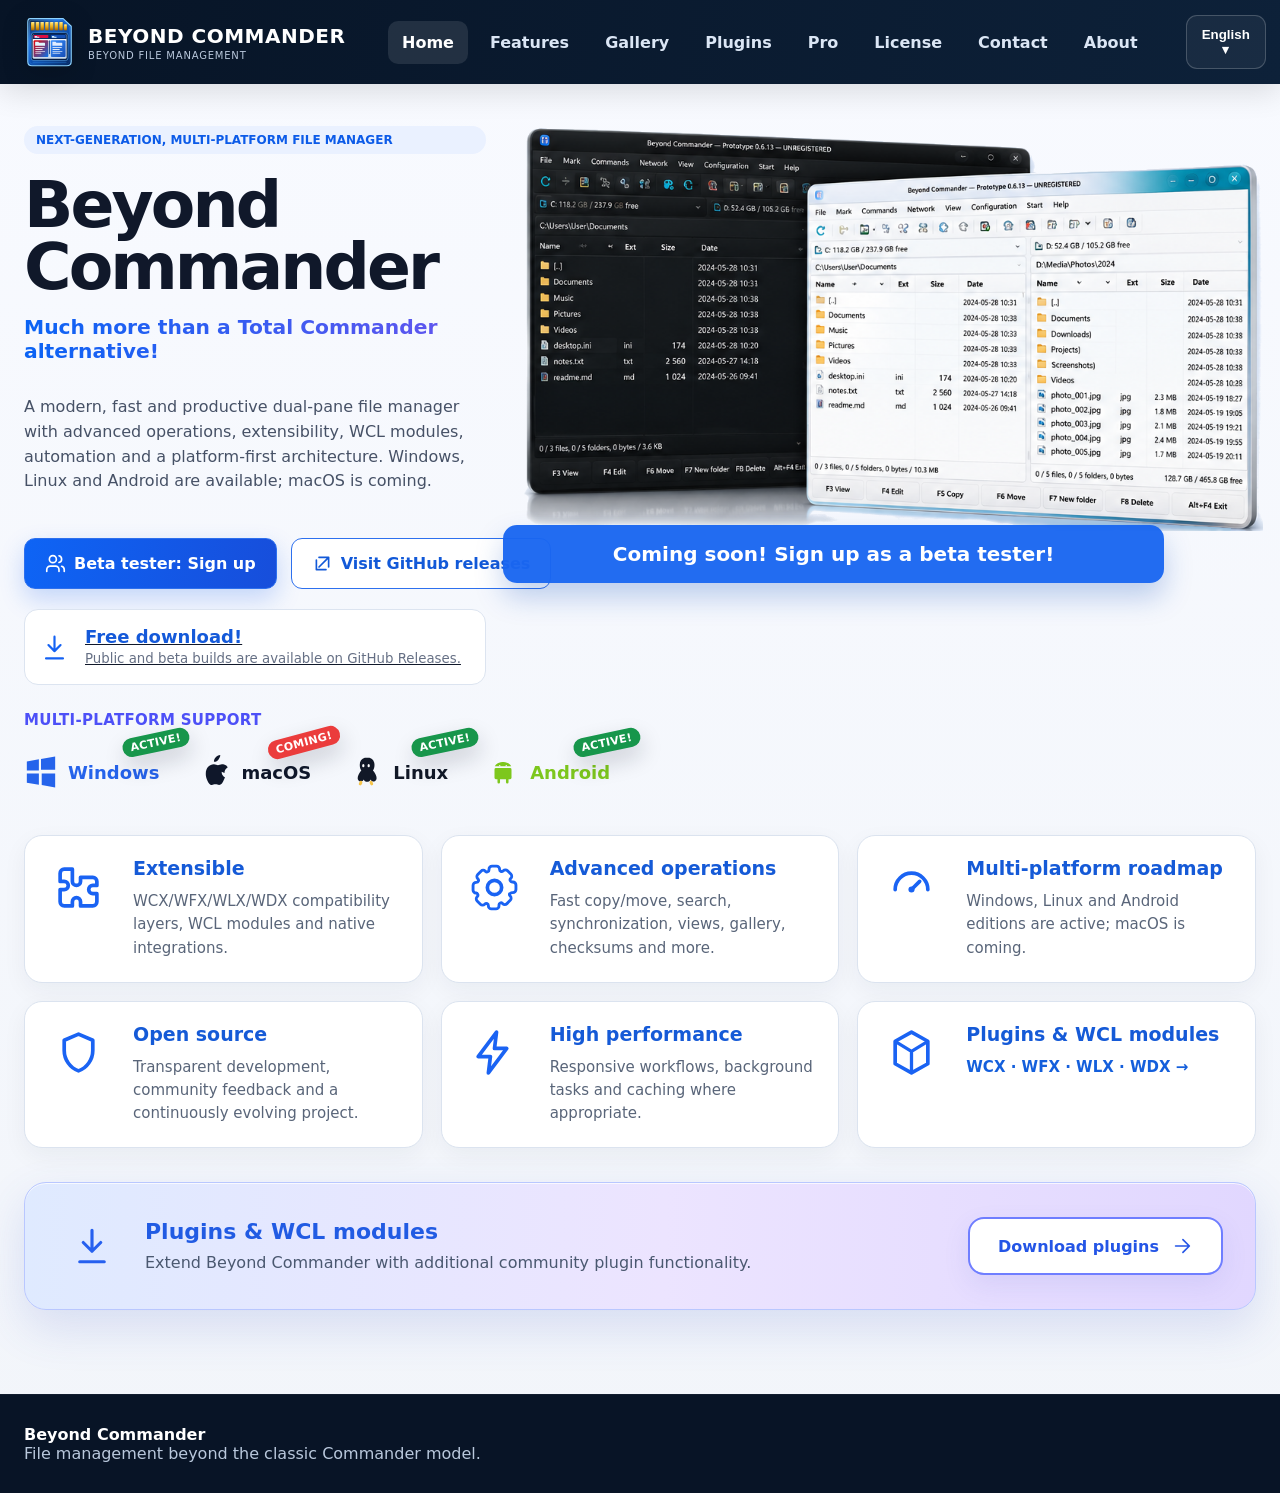
==== index.html @ 16c41b32 "Clean: 2026-08-28 15:01" ====
<!doctype html>
<html lang="en"><head><meta charset="utf-8"/><meta content="width=device-width,initial-scale=1" name="viewport"/><title>Beyond Commander — Dual-pane Commander-style file manager</title><link href="assets/favicon.ico" rel="icon" sizes="any"/><link href="assets/bc2.svg" rel="icon" type="image/svg+xml"/><link href="assets/apple-touch-icon.png" rel="apple-touch-icon"/><link href="assets/site.css" rel="stylesheet"/><meta content="Beyond Commander is a modern, fast and extensible dual-pane Commander-style file manager for Linux, Windows and Android, with plugins, synchronization and advanced file operations." name="description"/><meta content="index, follow" name="robots"/><link href="https://beyond-commander.github.io/" rel="canonical"/><meta content="website" property="og:type"/><meta content="Beyond Commander" property="og:site_name"/><meta content="Beyond Commander — Dual-pane Commander-style file manager" property="og:title"/><meta content="Beyond Commander is a modern, fast and extensible dual-pane Commander-style file manager for Linux, Windows and Android, with plugins, synchronization and advanced file operations." property="og:description"/><meta content="https://beyond-commander.github.io/" property="og:url"/><meta content="https://beyond-commander.github.io/assets/beyond-commander-social.png" property="og:image"/><meta content="https://beyond-commander.github.io/assets/beyond-commander-social.png" property="og:image:secure_url"/><meta content="image/png" property="og:image:type"/><meta content="1200" property="og:image:width"/><meta content="630" property="og:image:height"/><meta content="Beyond Commander dual-pane file manager" property="og:image:alt"/><meta content="summary_large_image" name="twitter:card"/><meta content="Beyond Commander — Dual-pane Commander-style file manager" name="twitter:title"/><meta content="Beyond Commander is a modern, fast and extensible dual-pane Commander-style file manager for Linux, Windows and Android, with plugins, synchronization and advanced file operations." name="twitter:description"/><meta content="https://beyond-commander.github.io/assets/beyond-commander-social.png" name="twitter:image"/><meta content="Beyond Commander dual-pane file manager" name="twitter:image:alt"/></head><body><div id="nav"><header class="site-header"><div class="wrap navbar"><a class="brand" href="index.html"><img alt="Beyond Commander" class="brand-logo" src="assets/bc2.svg"/><span><strong>BEYOND COMMANDER</strong><small data-i18n="tagline">Beyond file management</small></span></a><nav aria-label="Primary navigation" class="navlinks"><a class="active" data-i18n="home" href="index.html">Home</a><a class="" data-i18n="features" href="features.html">Features</a><a class="" data-i18n="gallery" href="gallery.html">Gallery</a><a class="" data-i18n="plugins" href="plugins.html">Plugins</a><a class="" data-i18n="pro" href="pro.html">Pro</a><a class="" data-i18n="license" href="license.html">License</a><a class="" data-i18n="support" href="support.html">Contact</a><a class="" data-i18n="about" href="about.html">About</a></nav><div class="lang"><button aria-label="Language" data-lang-label="">English ▾</button><div class="lang-menu"><button onclick="setLang('en')">English</button><button onclick="setLang('hu')">Magyar</button><button onclick="setLang('de')">Deutsch</button></div></div></div></header></div><main><section class="hero"><div class="wrap hero-grid"><div class="hero-left"><span class="eyebrow" data-i18n="eyebrow">Next-generation, multi-platform file manager</span><h1>Beyond Commander</h1><div class="lead gradient" data-i18n="hero2">Much more than a Total Commander alternative!</div><p class="copy" data-i18n="heroCopy">A modern, fast and productive dual-pane file manager with advanced operations, extensibility, WCL modules, automation and a platform-first architecture. Windows, Linux and Android are available; macOS is coming.</p><div class="actions"><a class="btn primary" data-beta="" href="https://github.com/beyond-commander/beyondcmd/wiki/Beta-Testers" rel="noopener" target="_blank"><svg aria-hidden="true" class="btn-icon" viewbox="0 0 24 24"><path d="M16 21v-2a4 4 0 0 0-4-4H6a4 4 0 0 0-4 4v2M9 11a4 4 0 1 0 0-8 4 4 0 0 0 0 8ZM22 21v-2a4 4 0 0 0-3-3.87M16 3.13a4 4 0 0 1 0 7.75"></path></svg><span data-i18n="beta">Beta tester: Sign up</span></a><a class="btn github-visit-cta" href="https://github.com/beyond-commander/beyondcmd/releases" rel="noopener" target="_blank"><svg aria-hidden="true" class="btn-icon" viewbox="0 0 24 24"><path d="M8 5h11v11M19 5 8 16M16 19H5V8"></path></svg><span data-i18n="githubVisit">Visit GitHub releases</span></a></div><div class="micro-row single-download"><a class="micro-card micro-card-icon free-download-wide free-download-link" href="https://github.com/beyond-commander/beyondcmd/releases" rel="noopener" target="_blank"><svg aria-hidden="true" class="card-icon" viewbox="0 0 24 24"><path d="M12 3v12M7 10l5 5 5-5M5 21h14"></path></svg><div><strong data-i18n="free">Free download!</strong><small data-i18n="freeSub">Public and beta builds are available on GitHub Releases.</small></div></a></div><div class="platforms-title" data-i18n="platformsFancy">Multi-platform support</div><div class="platforms hero-platforms screenshot-platforms"><div class="platform-chip windows active"><svg aria-hidden="true" viewbox="0 0 24 24"><path d="M2 4.5 10.5 3v8H2v-6.5Zm10 5.9V2.8L22 1v9.4h-9.5ZM2 13h8.5v8L2 19.6V13Zm10.5 0H22v10l-9.5-1.8V13Z" fill="currentColor"></path></svg><span data-i18n="windows">Windows</span><span class="status-badge active" data-i18n="active">Active!</span></div><div class="platform-chip macos is-coming"><svg aria-hidden="true" viewbox="0 0 24 24"><path d="M15.2 3.1c.8-1 1.3-2.2 1.2-3.1-1.2.1-2.5.8-3.3 1.8-.7.8-1.3 2-1.1 3 1.3.1 2.4-.5 3.2-1.7ZM19.4 12.7c0-2.7 2.2-4 2.3-4.1-1.2-1.8-3.2-2-3.9-2-.9-.1-2.4.6-3 .6-.7 0-1.8-.6-2.9-.6-3 0-5.7 2.4-5.7 6.7 0 1.3.2 2.7.8 4 .8 1.9 1.9 4 3.5 3.9.8 0 1.4-.5 2.5-.5s1.7.5 2.6.5c1.6 0 2.6-1.8 3.4-3.7.5-1.1.7-1.7.8-1.8-.1 0-2.4-.9-2.4-3.9Z" fill="currentColor"></path></svg><span data-i18n="macos">macOS</span><span class="status-badge coming" data-i18n="coming">Coming!</span></div><div class="platform-chip linux is-active"><svg aria-hidden="true" viewbox="0 0 24 24"><path d="M12 2c-2.5 0-4.4 2-4.4 5 0 1.7.5 3.1 1.1 4-.6.6-1.2 1.5-1.8 2.6-.8 1.5-1 2.8-.5 3.9.5 1 1.6 1.5 2.7 1.1.6-.2 1-.7 1.3-1.3.2.6.5 1 .9 1.2 1 .5 2 .5 3 0 .4-.2.8-.6.9-1.2.3.6.7 1.1 1.3 1.3 1.1.4 2.2-.1 2.7-1.1.5-1.1.3-2.4-.5-3.9-.6-1.1-1.2-2-1.8-2.6.6-.9 1.1-2.3 1.1-4 0-3-1.9-5-4.4-5Z" fill="#111827"></path><ellipse cx="10.1" cy="7.5" fill="#fff" rx=".8" ry="1.1"></ellipse><ellipse cx="13.9" cy="7.5" fill="#fff" rx=".8" ry="1.1"></ellipse><path d="M8.6 18.2c-.5 0-1 .4-1.2.9l-.4 1c-.2.6.1 1.1.7 1.3.5.2 1.1-.1 1.3-.7l.4-1c.2-.6-.2-1.3-.8-1.5ZM15.4 18.2c-.6.2-1 .9-.8 1.5l.4 1c.2.6.8.9 1.3.7.6-.2.9-.7.7-1.3l-.4-1c-.2-.5-.7-.9-1.2-.9Z" fill="#f6c54b"></path></svg><span data-i18n="linuxShort">Linux</span><span class="status-badge active" data-i18n="active">Active!</span></div><div class="platform-chip android is-active"><svg aria-hidden="true" viewbox="0 0 24 24"><path d="M8.3 6.3 7 4.1m10 2.2 1.3-2.2M7 9.2h10a1 1 0 0 1 1 1v5.9a1 1 0 0 1-1 1h-1.1v2.1a.9.9 0 1 1-1.8 0v-2.1h-4.2v2.1a.9.9 0 1 1-1.8 0v-2.1H7a1 1 0 0 1-1-1v-5.9a1 1 0 0 1 1-1Zm2.2-3.8A7.1 7.1 0 0 1 12 5a7.1 7.1 0 0 1 2.8.4l.9.4a4.5 4.5 0 0 1 2.1 2.1H6.2a4.5 4.5 0 0 1 2.1-2.1l.9-.4Zm.5 1.7a.5.5 0 1 0 0 1 .5.5 0 0 0 0-1Zm4.6 0a.5.5 0 1 0 0 1 .5.5 0 0 0 0-1Z" fill="currentColor"></path></svg><span data-i18n="android">Android</span><span class="status-badge active" data-i18n="active">Active!</span></div></div></div><div class="deck" data-mock="deck"></div></div></section><section class="section"><div class="wrap">
<div class="grid home-feature-grid">
<div class="card home-card"><div class="home-card-ico"><svg aria-hidden="true" class="home-card-icon" viewbox="0 0 24 24"><path d="M9 3H5a2 2 0 0 0-2 2v4h2a2 2 0 1 1 0 4H3v6a2 2 0 0 0 2 2h4v-2a2 2 0 1 1 4 0v2h6a2 2 0 0 0 2-2v-4h-2a2 2 0 1 1 0-4h2V9a2 2 0 0 0-2-2h-6v2a2 2 0 1 1-4 0V3Z" fill="none" stroke="currentColor" stroke-linecap="round" stroke-linejoin="round" stroke-width="1.8"></path></svg></div><div><h3 data-i18n="extensibility">Extensible</h3><p data-i18n="extensibilityD">WCX/WFX/WLX/WDX compatibility layers, WCL modules and native integrations.</p></div></div>
<div class="card home-card"><div class="home-card-ico"><svg aria-hidden="true" class="home-card-icon" viewbox="0 0 24 24"><path d="M12 8.5A3.5 3.5 0 1 0 12 15.5A3.5 3.5 0 1 0 12 8.5Z" fill="none" stroke="currentColor" stroke-width="1.8"></path><path d="M19.4 15a1 1 0 0 0 .2 1.1l.1.1a1.5 1.5 0 0 1 0 2.1l-1.6 1.6a1.5 1.5 0 0 1-2.1 0l-.1-.1a1 1 0 0 0-1.1-.2 1 1 0 0 0-.6.9V21a1.5 1.5 0 0 1-1.5 1.5h-2.2A1.5 1.5 0 0 1 9 21v-.2a1 1 0 0 0-.6-.9 1 1 0 0 0-1.1.2l-.1.1a1.5 1.5 0 0 1-2.1 0l-1.6-1.6a1.5 1.5 0 0 1 0-2.1l.1-.1a1 1 0 0 0 .2-1.1 1 1 0 0 0-.9-.6H3A1.5 1.5 0 0 1 1.5 13v-2A1.5 1.5 0 0 1 3 9.5h.2a1 1 0 0 0 .9-.6 1 1 0 0 0-.2-1.1l-.1-.1a1.5 1.5 0 0 1 0-2.1L5.4 4a1.5 1.5 0 0 1 2.1 0l.1.1a1 1 0 0 0 1.1.2A1 1 0 0 0 9.3 3.4V3A1.5 1.5 0 0 1 10.8 1.5H13A1.5 1.5 0 0 1 14.5 3v.2a1 1 0 0 0 .6.9 1 1 0 0 0 1.1-.2l.1-.1a1.5 1.5 0 0 1 2.1 0L20 5.4a1.5 1.5 0 0 1 0 2.1l-.1.1a1 1 0 0 0-.2 1.1 1 1 0 0 0 .9.6h.4a1.5 1.5 0 0 1 1.5 1.5V13a1.5 1.5 0 0 1-1.5 1.5h-.4a1 1 0 0 0-.9.5Z" fill="none" stroke="currentColor" stroke-linecap="round" stroke-linejoin="round" stroke-width="1.4"></path></svg></div><div><h3 data-i18n="modern">Advanced operations</h3><p data-i18n="modernD">Fast copy/move, search, synchronization, views, gallery, checksums and more.</p></div></div>
<div class="card home-card"><div class="home-card-ico"><svg aria-hidden="true" class="home-card-icon" viewbox="0 0 24 24"><path d="M20 13a8 8 0 1 0-16 0" fill="none" stroke="currentColor" stroke-linecap="round" stroke-width="1.8"></path><path d="M12 13l4-4" fill="none" stroke="currentColor" stroke-linecap="round" stroke-width="1.8"></path><circle cx="12" cy="13" fill="currentColor" r="1.5"></circle></svg></div><div><h3 data-i18n="multiplat">Multi-platform roadmap</h3><p data-i18n="multiplatD">Windows, Linux and Android editions are active; macOS is coming.</p></div></div>
<div class="card home-card"><div class="home-card-ico"><svg aria-hidden="true" class="home-card-icon" viewbox="0 0 24 24"><path d="M12 3l7 3v5c0 4.5-2.9 8.5-7 10-4.1-1.5-7-5.5-7-10V6l7-3Z" fill="none" stroke="currentColor" stroke-linecap="round" stroke-linejoin="round" stroke-width="1.8"></path></svg></div><div><h3 data-i18n="open">Open source</h3><p data-i18n="openD">Transparent development, community feedback and a continuously evolving project.</p></div></div>
<div class="card home-card"><div class="home-card-ico"><svg aria-hidden="true" class="home-card-icon" viewbox="0 0 24 24"><path d="M13 2L4 14h6l-1 8 9-12h-6l1-8Z" fill="none" stroke="currentColor" stroke-linecap="round" stroke-linejoin="round" stroke-width="1.8"></path></svg></div><div><h3 data-i18n="perf">High performance</h3><p data-i18n="perfD">Responsive workflows, background tasks and caching where appropriate.</p></div></div>
<div class="card home-card"><div class="home-card-ico"><svg aria-hidden="true" class="home-card-icon" viewbox="0 0 24 24"><path d="M12 2l8 4.5v11L12 22l-8-4.5v-11L12 2Z" fill="none" stroke="currentColor" stroke-linejoin="round" stroke-width="1.8"></path><path d="M12 22V11.5M20 6.5l-8 5-8-5" fill="none" stroke="currentColor" stroke-linejoin="round" stroke-width="1.6"></path></svg></div><div><h3>Plugins &amp; WCL modules</h3><p><a class="plugin-link" href="plugins.html">WCX · WFX · WLX · WDX →</a></p></div></div>
</div><div class="plugin-widget"><div class="plugin-widget-main"><div aria-hidden="true" class="plugin-widget-icon"><svg viewbox="0 0 24 24"><path d="M12 3v12M7 10l5 5 5-5M5 21h14" fill="none" stroke="currentColor" stroke-linecap="round" stroke-linejoin="round" stroke-width="1.8"></path></svg></div><div class="plugin-widget-copy"><h3 data-i18n="pluginWidgetTitle">Plugins &amp; WCL modules</h3><p data-i18n="pluginWidgetCopy">Extend Beyond Commander with additional community plugin functionality.</p></div></div><a class="plugin-widget-btn" href="plugins.html"><span data-i18n="pluginWidgetButton">Download plugins</span><svg aria-hidden="true" viewbox="0 0 24 24"><path d="M5 12h14M13 5l7 7-7 7" fill="none" stroke="currentColor" stroke-linecap="round" stroke-linejoin="round" stroke-width="1.8"></path></svg></a></div></div></section></main><div id="foot"><footer class="footer"><div class="wrap"><strong>Beyond Commander</strong><div>File management beyond the classic Commander model.</div></div></footer></div><script src="assets/site.js"></script><script></script></body></html>
---- assets/site.css ----
:root{--bg:#f5f7fb;--paper:#fff;--ink:#10182a;--muted:#667085;--line:#dce4f0;--blue:#1462f3;--header:#071426;--header2:#0d2139;--red:#d92332;--shadow:0 20px 50px rgba(20,38,75,.14)}
*{box-sizing:border-box}body{margin:0;font-family:Inter,system-ui,-apple-system,"Segoe UI",Roboto,Arial,sans-serif;background:linear-gradient(#f8faff,#f2f5fa);color:var(--ink)}a{color:inherit}.wrap{width:min(1460px,calc(100% - 48px));margin:auto}.site-header{position:sticky;top:0;z-index:50;background:linear-gradient(100deg,var(--header),var(--header2));box-shadow:0 8px 30px rgba(0,0,0,.12)}.navbar{min-height:82px;display:flex;align-items:center;gap:34px}.brand{display:flex;align-items:center;gap:12px;text-decoration:none;color:#fff;min-width:290px}.brandmark{width:46px;height:46px;border-radius:12px;display:grid;place-items:center;background:linear-gradient(135deg,#0c70ff,#7e4eff);font-weight:900}.brand strong{display:block;font-size:20px}.brand small{display:block;color:#b8c6da;text-transform:uppercase;font-size:11px;letter-spacing:.08em}.navlinks{display:flex;gap:8px;align-items:center;justify-content:center;flex:1}.navlinks a,.navlinks span{padding:12px 14px;text-decoration:none;color:#dbe6f5;font-weight:750;border-radius:10px;white-space:nowrap}.navlinks a:hover,.navlinks a.active{background:rgba(255,255,255,.1);color:#fff}.navlinks .disabled{opacity:.35;cursor:not-allowed}.lang{position:relative}.lang>button{border:1px solid rgba(255,255,255,.2);background:rgba(255,255,255,.05);color:#fff;border-radius:11px;padding:11px 15px;font-weight:700;cursor:pointer}.lang-menu{display:none;position:absolute;right:0;top:48px;background:#fff;border:1px solid var(--line);border-radius:12px;box-shadow:var(--shadow);padding:7px;min-width:150px}.lang-menu.open{display:block}.lang-menu button{display:block;width:100%;border:0;background:transparent;padding:10px;text-align:left;cursor:pointer}.hero{padding:56px 0 34px}.hero-grid,.split{display:grid;grid-template-columns:.85fr 1.15fr;gap:38px;align-items:center}.eyebrow{display:inline-flex;padding:7px 12px;border-radius:999px;background:#eaf1ff;color:#0c5be8;font-size:12px;font-weight:900;text-transform:uppercase}.hero h1,.page-hero h1{font-size:clamp(48px,5vw,76px);line-height:.98;margin:20px 0 10px;letter-spacing:-.045em}.page-hero h1{font-size:56px}.gradient{background:linear-gradient(90deg,#0a63f4,#6754ee);-webkit-background-clip:text;background-clip:text;color:transparent}.lead{font-size:22px;font-weight:850;margin:8px 0 16px}.copy{font-size:17px;line-height:1.65;color:#465166;max-width:680px}.actions{display:flex;gap:14px;flex-wrap:wrap;margin:24px 0 16px}.btn{display:inline-flex;align-items:center;justify-content:center;gap:8px;padding:13px 19px;border-radius:11px;border:1px solid #2d70ee;background:#fff;color:#1259d8;text-decoration:none;font-weight:850}.btn.primary{background:linear-gradient(100deg,#0e64f5,#174edb);color:#fff;box-shadow:0 10px 25px rgba(19,93,235,.22)}.micro-row{display:flex;gap:12px;flex-wrap:wrap}.micro-card{background:#fff;border:1px solid var(--line);border-radius:14px;padding:12px 16px;min-width:220px}.micro-card strong{display:block;color:#1459d9;font-size:19px}.micro-card small{color:var(--muted)}.platforms{display:flex;align-items:center;gap:20px;flex-wrap:wrap;margin-top:14px}.platform{display:flex;gap:7px;align-items:center;font-weight:800}.platform.future{color:#9da5b1}.badge-coming{font-size:10px;padding:3px 7px;background:var(--red);color:#fff;border-radius:999px;font-weight:900;text-transform:uppercase}.badge-active{font-size:10px;padding:3px 7px;background:#159447;color:#fff;border-radius:999px;font-weight:900;text-transform:uppercase}.deck{height:510px;position:relative;perspective:1200px}.bc-card{position:absolute;width:84%;height:385px;right:4%;top:40px;border-radius:13px;overflow:hidden;box-shadow:0 26px 60px rgba(18,32,60,.23);transform-origin:center}.bc-card.green{right:-4%;top:72px;transform:rotateY(-17deg) scale(.88);z-index:1}.bc-card.dark{right:2%;top:58px;transform:rotateY(-12deg) scale(.94);z-index:2}.bc-card.light{right:10%;top:35px;transform:rotateY(-7deg);z-index:3}.bc-card.green .bc-window{--wbg:#0e2b1c;--wfg:#d7ffe5;--wline:#28523b;--bar:#154228;--active:#23643d}.bc-card.dark .bc-window{--wbg:#141a22;--wfg:#e6edf6;--wline:#303944;--bar:#1d2530;--active:#24394f}.bc-card.light .bc-window{--wbg:#fff;--wfg:#18202a;--wline:#d8dde5;--bar:#f4f5f7;--active:#e6effc}.bc-window{height:100%;background:var(--wbg);color:var(--wfg);border:1px solid var(--wline);font-size:10px}.bc-title{height:27px;background:linear-gradient(90deg,#234267,#284e80);color:#fff;display:flex;align-items:center;justify-content:center}.bc-menu,.bc-toolbar,.bc-drive{display:flex;gap:12px;align-items:center;padding:7px 9px;border-bottom:1px solid var(--wline);background:var(--bar)}.bc-menu span{font-weight:750}.bc-toolbar{gap:7px}.tool{width:14px;height:14px;border-radius:3px;background:linear-gradient(135deg,#2a8eff,#5fd4d8);box-shadow:inset 0 0 0 1px rgba(255,255,255,.45)}.bc-drive{justify-content:space-between;padding:5px 9px}.bc-panels{display:grid;grid-template-columns:1fr 1fr;height:238px}.bc-panel{border-right:1px solid var(--wline)}.bc-panel:last-child{border-right:0}.path{padding:6px 8px;background:var(--active);font-weight:850;border-bottom:1px solid var(--wline)}.file-head,.file-row{display:grid;grid-template-columns:1.8fr .55fr .75fr 1fr;gap:4px;padding:4px 6px;border-bottom:1px solid rgba(128,140,160,.12)}.file-head{font-weight:900;background:var(--bar)}.bc-keys{height:37px;display:grid;grid-template-columns:repeat(7,1fr);gap:4px;padding:5px;background:var(--bar);border-top:1px solid var(--wline)}.bc-keys div{display:grid;place-items:center;border:1px solid var(--wline);border-radius:4px;font-size:8px}.soon-overlay{
position:absolute;z-index:6;left:20%;right:8%;top:235px;text-align:center;
background:rgba(20,98,243,.84);color:#fff;padding:15px 18px;
border:1px solid rgba(255,255,255,.42);border-radius:12px;
font-size:20px;font-weight:900;
box-shadow:0 12px 32px rgba(20,74,170,.30);
backdrop-filter:blur(7px);-webkit-backdrop-filter:blur(7px)
}.section{padding:40px 0}.section h2{font-size:38px;margin:0 0 14px}.grid{display:grid;grid-template-columns:repeat(3,1fr);gap:18px;margin-top:22px}.card,.preview-box{background:#fff;border:1px solid var(--line);border-radius:18px;padding:22px;box-shadow:0 8px 26px rgba(23,46,86,.05)}.card h3{margin:0 0 8px;color:#1558d5}.card p{margin:0;color:#566176;line-height:1.6}.feature-grid{display:grid;grid-template-columns:repeat(4,1fr);gap:14px}.feature{background:#fff;border:1px solid var(--line);border-radius:15px;padding:18px}.feature b{display:block;color:#145ddd;margin-bottom:5px}.feature small{color:#626d80;line-height:1.45}.page-hero{padding:44px 0 22px}.preview-box .bc-card{position:relative;width:100%;height:350px;right:auto!important;top:auto!important;transform:none!important}.table-wrap{overflow:auto;background:#fff;border:1px solid var(--line);border-radius:16px}table{border-collapse:collapse;width:100%;min-width:820px}th,td{padding:14px;border-bottom:1px solid var(--line);text-align:left}th{background:#f4f7fb}.ok{color:#16a34a;font-weight:900}.partial{color:#d97706;font-weight:900}.plugin-link{font-weight:850;color:#145fdc;text-decoration:none}.plugin-link:hover{text-decoration:underline}.note{padding:16px 18px;border-radius:14px;background:#eef4ff;border:1px solid #cddcff;color:#335274}.price-box{font-size:56px;font-weight:950;color:#165fe6}.price-box small{font-size:20px}.checks{display:grid;gap:12px}.check{padding:15px 17px;background:#fff;border:1px solid var(--line);border-radius:13px}.check strong{display:block;color:#155ad7;margin-bottom:4px}.support-grid{display:grid;grid-template-columns:repeat(4,1fr);gap:16px}.cta-strip{display:flex;justify-content:space-between;align-items:center;gap:20px;background:linear-gradient(95deg,#edf4ff,#f7f1ff);border:1px solid #cad8fb;border-radius:18px;padding:22px 26px;margin-top:26px}.footer{margin-top:40px;background:#081426;color:#b9c8dc;padding:30px 0}.footer strong{color:#fff}@media(max-width:1050px){.hero-grid,.split{grid-template-columns:1fr}.grid,.feature-grid,.support-grid{grid-template-columns:repeat(2,1fr)}.navlinks{display:none}.brand{min-width:0}}@media(max-width:650px){.wrap{width:min(100% - 24px,1460px)}.grid,.feature-grid,.support-grid{grid-template-columns:1fr}.deck{height:390px}.bc-card{width:98%;height:300px}.bc-panels{height:168px}.soon-overlay{top:180px;left:8%;right:5%;font-size:15px}.navbar{gap:10px}.brand small{display:none}}

.platform.active{color:#111827}
.platform-active-badge{
  display:inline-flex;align-items:center;gap:7px;
  padding:5px 10px;border-radius:999px;
  background:#159447;color:#fff;font-weight:900;line-height:1;
  box-shadow:0 5px 14px rgba(21,148,71,.20)
}
.platform-active-badge .os-ico{filter:none}

/* Match the agreed landing-page composition more closely */
.hero{padding:44px 0 28px}
.hero-grid{grid-template-columns:.78fr 1.22fr;gap:28px;align-items:start}
.hero .copy{max-width:610px}
.hero .deck{margin-top:-4px}
.micro-row{display:grid;grid-template-columns:repeat(2,minmax(0,1fr));max-width:560px}
.micro-card{min-width:0}
@media(max-width:1050px){
  .hero-grid{grid-template-columns:1fr}
  .micro-row{grid-template-columns:repeat(2,minmax(0,1fr))}
}
@media(max-width:650px){
  .micro-row{grid-template-columns:1fr}
}


/* ==========================================================================
   v3 — approved Beyond Commander landing-page composition
   ========================================================================== */

.wrap{
  width:min(1540px,calc(100% - 56px));
}

.navbar{
  min-height:84px;
}

.brand{
  min-width:330px;
  gap:14px;
}

.brand-logo{
  width:50px;
  height:50px;
  object-fit:contain;
  flex:0 0 auto;
  filter:drop-shadow(0 5px 12px rgba(0,0,0,.18));
}

.brand > span strong{
  display:block;
  font-size:20px;
  letter-spacing:.025em;
}

.brand > span small{
  display:block;
  color:#b9c8dc;
  font-size:10px;
  letter-spacing:.08em;
  text-transform:uppercase;
  margin-top:2px;
}

.hero{
  padding:42px 0 30px;
}

.hero-grid{
  grid-template-columns:minmax(610px,.88fr) minmax(760px,1.12fr);
  gap:24px;
  align-items:start;
}

.hero h1{
  font-size:clamp(58px,4.7vw,76px);
  margin-top:20px;
  max-width:650px;
}

.hero .lead{
  font-size:23px;
  max-width:650px;
}

.hero .copy{
  max-width:630px;
  font-size:16px;
  line-height:1.56;
}

.actions{
  gap:14px;
  margin-top:23px;
}

.btn{
  min-height:48px;
  padding:13px 19px;
}

.btn-icon{
  width:21px;
  height:21px;
  fill:none;
  stroke:currentColor;
  stroke-width:1.9;
  stroke-linecap:round;
  stroke-linejoin:round;
  flex:0 0 auto;
}

.micro-row{
  display:grid;
  grid-template-columns:1fr 1fr;
  gap:12px;
  max-width:590px;
  margin-top:12px;
}

.micro-card{
  min-height:76px;
  padding:13px 15px;
}

.micro-card-icon{
  display:flex;
  align-items:center;
  gap:13px;
}

.card-icon{
  width:29px;
  height:29px;
  fill:none;
  stroke:#1462f3;
  stroke-width:1.8;
  stroke-linecap:round;
  stroke-linejoin:round;
  flex:0 0 auto;
}

.micro-card strong{
  font-size:18px;
}

.micro-card small{
  display:block;
  margin-top:3px;
  line-height:1.35;
}

/* Four platform names stay on one desktop row. */
.hero-platforms{
  display:flex;
  flex-wrap:nowrap !important;
  gap:14px !important;
  white-space:nowrap;
  max-width:650px;
  margin-top:13px;
}

.hero-platforms .platform{
  gap:6px;
  font-size:13px;
}

.hero-platforms .badge-coming{
  font-size:9px;
  padding:3px 6px;
}

/* Larger, clearly separated perspective stack. */
.deck{
  height:510px;
  position:relative;
  perspective:1650px;
  perspective-origin:48% 45%;
  margin-top:-2px;
  overflow:visible;
}

.bc-card{
  position:absolute;
  width:82%;
  height:416px;
  border-radius:14px;
  overflow:hidden;
  box-shadow:0 28px 62px rgba(18,32,60,.25);
  transform-origin:50% 50%;
  backface-visibility:hidden;
}

.bc-card.light{
  right:15%;
  top:24px;
  z-index:3;
  transform:rotateY(-8deg) rotateZ(.15deg);
}

.bc-card.dark{
  right:1%;
  top:48px;
  z-index:2;
  transform:rotateY(-14deg) translateZ(-55px) scale(.96);
}

.bc-card.green{
  right:-12%;
  top:76px;
  z-index:1;
  transform:rotateY(-18deg) translateZ(-110px) scale(.92);
}

.bc-window{
  font-size:10px;
}

.bc-title{
  height:28px;
  font-size:10px;
}

.bc-menu{
  min-height:31px;
  gap:12px;
  padding:6px 10px;
}

.bc-toolbar{
  min-height:34px;
  padding:5px 9px;
  gap:5px;
}

.tool{
  width:24px;
  height:22px;
  border-radius:4px;
  background:linear-gradient(180deg,rgba(255,255,255,.95),rgba(226,232,240,.92));
  border:1px solid rgba(88,104,125,.45);
  box-shadow:0 1px 2px rgba(0,0,0,.08);
  color:#215e9e;
  font-size:10px;
  font-weight:900;
  display:grid;
  place-items:center;
  line-height:1;
}

.bc-card.dark .tool,
.bc-card.green .tool{
  background:rgba(255,255,255,.09);
  border-color:rgba(255,255,255,.18);
  color:#9ed8ff;
  box-shadow:none;
}

.tool:nth-child(2n){color:#c78a08}
.tool:nth-child(3n){color:#168a6a}
.tool:nth-child(5n){color:#b33f55}
.bc-card.dark .tool:nth-child(2n),
.bc-card.green .tool:nth-child(2n){color:#ffd36a}
.bc-card.dark .tool:nth-child(3n),
.bc-card.green .tool:nth-child(3n){color:#68e6be}
.bc-card.dark .tool:nth-child(5n),
.bc-card.green .tool:nth-child(5n){color:#ff8fa3}

.bc-drives{
  display:grid;
  grid-template-columns:1fr 1fr;
  border-bottom:1px solid var(--wline);
  background:var(--bar);
}

.drivebox{
  min-width:0;
  display:grid;
  grid-template-columns:auto auto 1fr;
  gap:7px;
  align-items:center;
  padding:5px 8px;
  border-right:1px solid var(--wline);
  white-space:nowrap;
  overflow:hidden;
}

.drivebox:last-child{
  border-right:0;
}

.drivebox span:last-child{
  overflow:hidden;
  text-overflow:ellipsis;
  opacity:.86;
}

.bc-panels{
  height:253px;
}

.path{
  white-space:nowrap;
  overflow:hidden;
  text-overflow:ellipsis;
}

.file-head,.file-row{
  grid-template-columns:1.65fr .43fr .62fr .90fr;
  padding:3px 7px;
  min-height:22px;
  align-items:center;
}

.file-row span:first-child{
  overflow:hidden;
  text-overflow:ellipsis;
  white-space:nowrap;
}

.bc-status{
  display:grid;
  grid-template-columns:1fr 1fr;
  background:var(--bar);
  border-top:1px solid var(--wline);
  font-size:9px;
  opacity:.8;
}

.bc-status span{
  padding:4px 8px;
  border-right:1px solid var(--wline);
}

.bc-status span:last-child{
  border-right:0;
}

.bc-keys{
  height:37px;
}

.soon-overlay{
  left:22%;
  right:10%;
  top:239px;
  padding:15px 20px;
  background:rgba(20,98,243,.84);
  color:#fff;
  border:1px solid rgba(255,255,255,.45);
  border-radius:11px;
  font-size:20px;
  letter-spacing:.005em;
  box-shadow:0 13px 34px rgba(17,74,174,.32);
  backdrop-filter:blur(7px);
  -webkit-backdrop-filter:blur(7px);
}

/* Keep the green active state visually distinct from the red future badges. */
.platform-active-badge{
  padding:5px 10px;
  background:#159447;
  color:#fff;
}

/* Make the first feature row visually closer to the approved cards. */
.section{
  padding:34px 0 42px;
}

.grid{
  gap:15px;
  margin-top:18px;
}

.card{
  padding:21px 23px;
}

/* Responsive: only smaller layouts may wrap the platform row. */
@media(max-width:1250px){
  .hero-grid{
    grid-template-columns:minmax(520px,.9fr) minmax(610px,1.1fr);
  }
  .hero-platforms{
    gap:9px !important;
  }
  .hero-platforms .platform{
    font-size:12px;
  }
}

@media(max-width:1050px){
  .hero-grid{
    grid-template-columns:1fr;
  }
  .deck{
    height:500px;
    max-width:900px;
  }
  .hero-platforms{
    flex-wrap:wrap !important;
  }
}

@media(max-width:650px){
  .brand{
    min-width:0;
  }
  .brand-logo{
    width:42px;
    height:42px;
  }
  .micro-row{
    grid-template-columns:1fr;
  }
  .deck{
    height:395px;
  }
  .bc-card{
    width:94%;
    height:305px;
  }
  .bc-card.light{right:5%;top:12px}
  .bc-card.dark{right:-3%;top:31px}
  .bc-card.green{right:-10%;top:49px}
  .bc-panels{height:167px}
  .soon-overlay{
    left:8%;
    right:6%;
    top:176px;
    font-size:15px;
  }
}


/* ==========================================================================
   v4 — home feature cards aligned to the approved reference
   ========================================================================== */

.home-feature-grid{
  grid-template-columns:repeat(3,1fr);
  gap:16px;
  margin-top:14px;
}

.home-card{
  display:grid;
  grid-template-columns:68px 1fr;
  align-items:start;
  gap:12px;
  min-height:136px;
  padding:22px 24px 20px;
  border-radius:18px;
  box-shadow:0 8px 26px rgba(22,42,82,.06);
}

.home-card-ico{
  width:52px;
  height:52px;
  display:grid;
  place-items:center;
  color:#1a63f3;
}

.home-card-icon{
  width:46px;
  height:46px;
  display:block;
}

.home-card h3{
  margin:0 0 10px;
  color:#155ad7;
  font-size:17px;
  line-height:1.15;
}

.home-card p{
  margin:0;
  color:#596579;
  line-height:1.55;
  font-size:15px;
}

.home-card p .plugin-link{
  font-weight:900;
}

.section{
  padding:30px 0 44px;
}

.grid{
  gap:16px;
}

.card{
  border:1px solid #dbe3ef;
  box-shadow:0 8px 24px rgba(19,33,68,.05);
}

@media(max-width:1050px){
  .home-feature-grid{
    grid-template-columns:repeat(2,1fr);
  }
}

@media(max-width:650px){
  .home-feature-grid{
    grid-template-columns:1fr;
  }
  .home-card{
    grid-template-columns:58px 1fr;
    min-height:0;
    padding:18px 18px 17px;
  }
  .home-card-icon{
    width:40px;
    height:40px;
  }
}


/* v6: restore the approved desktop proportions while keeping the valid v4 JS. */
@media(min-width:1181px){
  .wrap{width:min(1680px,calc(100% - 72px));}
  .hero{padding:42px 0 18px;}
  .hero-grid{
    grid-template-columns:minmax(590px,.82fr) minmax(820px,1.18fr);
    gap:32px;
    align-items:start;
  }
  .hero h1{
    font-size:clamp(64px,4.6vw,84px);
    line-height:.95;
    max-width:680px;
  }
  .hero .lead{font-size:23px;max-width:700px;}
  .hero .copy{font-size:16.5px;line-height:1.56;max-width:665px;}
  .deck{height:525px;margin-top:-8px;perspective:1850px;}
  .bc-card{width:87%;height:430px;}
  .bc-card.light{right:15%;top:22px;transform:rotateY(-7deg) rotateZ(.12deg);}
  .bc-card.dark{right:0;top:49px;transform:rotateY(-13deg) translateZ(-60px) scale(.965);}
  .bc-card.green{right:-14%;top:78px;transform:rotateY(-18deg) translateZ(-116px) scale(.92);}
  .bc-panels{height:262px;}
  .soon-overlay{left:23%;right:9%;top:242px;font-size:20px;}
  .platforms.hero-platforms{flex-wrap:nowrap!important;gap:16px!important;max-width:720px;}
  .home-feature-grid{grid-template-columns:repeat(3,1fr);gap:18px;}
  .home-card{grid-template-columns:72px 1fr;min-height:140px;padding:22px 24px;}
  .home-card-ico{width:58px;height:58px;}
  .home-card-icon{width:49px;height:49px;}
}


/* ==========================================================================
   v7 — BC application mock redesigned to match the real UI more closely
   ========================================================================== */

/* Wider stage, with the app mock occupying more of the right half */
.hero-grid{
  grid-template-columns:minmax(560px,.76fr) minmax(940px,1.24fr);
  gap:26px;
}

/* Reverse the perspective direction: the stack now fans to the LEFT. */
.deck{
  height:560px;
  perspective:2200px;
  perspective-origin:58% 42%;
}

.bc-card{
  width:90%;
  height:470px;
  border-radius:10px;
  box-shadow:0 28px 68px rgba(17,31,57,.28);
}

.bc-card.light{
  right:8%;
  top:22px;
  z-index:3;
  transform:rotateY(8deg) rotateZ(.1deg);
}

.bc-card.dark{
  right:18%;
  top:46px;
  z-index:2;
  transform:rotateY(13deg) translateZ(-58px) scale(.968);
}

.bc-card.green{
  right:28%;
  top:70px;
  z-index:1;
  transform:rotateY(18deg) translateZ(-118px) scale(.93);
}

/* Real BC-like skin */
.bc-card.light .bc-window{
  --wbg:#f5f5f5;
  --wfg:#101820;
  --wline:#9da7b0;
  --bar:#ececec;
  --path:#7b756f;
  --pathActive:#278fd8;
  --header:#d1ebfb;
  --select:#2c8fd8;
  --selectFg:#fff;
}

.bc-card.dark .bc-window{
  --wbg:#1b2633;
  --wfg:#e4ebf4;
  --wline:#35506a;
  --bar:#223142;
  --path:#2d3c4b;
  --pathActive:#2e78a7;
  --header:#314a61;
  --select:#2f7ab0;
  --selectFg:#fff;
}

.bc-card.green .bc-window{
  --wbg:#153220;
  --wfg:#e1f3e6;
  --wline:#2e5e45;
  --bar:#1f4330;
  --path:#305241;
  --pathActive:#1f8f61;
  --header:#275e45;
  --select:#1e8c60;
  --selectFg:#fff;
}

.bc-window{
  height:100%;
  background:var(--wbg);
  color:var(--wfg);
  border:1px solid var(--wline);
  font-size:11px;
  display:flex;
  flex-direction:column;
}

.bc-titlebar{
  height:30px;
  background:linear-gradient(180deg,#416ea6,#355f92);
  color:#fff;
  display:grid;
  grid-template-columns:72px 1fr 88px;
  align-items:center;
  border-bottom:1px solid rgba(0,0,0,.22);
  flex:0 0 auto;
}

.bc-title{
  height:auto;
  background:none;
  display:flex;
  align-items:center;
  justify-content:center;
  font-size:10px;
  letter-spacing:.02em;
  font-weight:500;
}

.bc-win-actions{
  display:flex;
  align-items:center;
  gap:10px;
  padding:0 10px;
}

.bc-win-actions.left span{
  width:14px;
  height:14px;
  border-radius:50%;
  background:#90a6c6;
  opacity:.9;
}

.bc-win-actions.right{
  justify-content:flex-end;
}

.bc-win-actions.right span{
  width:17px;
  height:17px;
  border-radius:50%;
  box-shadow:inset 0 0 0 1px rgba(255,255,255,.12);
}
.bc-win-actions.right .violet{background:#8451b8}
.bc-win-actions.right .green{background:#19ac7e}
.bc-win-actions.right .pink{background:#c53c6f}

.bc-menu{
  min-height:30px;
  display:flex;
  align-items:center;
  gap:23px;
  padding:0 12px;
  background:var(--bar);
  border-bottom:1px solid var(--wline);
  font-size:11px;
}

.bc-menu span{
  font-weight:500;
}

.bc-toolbar{
  min-height:38px;
  display:flex;
  align-items:center;
  gap:4px;
  padding:0 10px;
  background:var(--bar);
  border-bottom:1px solid var(--wline);
}

.tool{
  width:23px;
  height:22px;
  border-radius:2px;
  display:grid;
  place-items:center;
  background:#f3f3f3;
  border:1px solid #c3c3c3;
  color:#4a657d;
  font-size:11px;
  font-weight:800;
  box-shadow:none;
}
.bc-card.dark .tool,
.bc-card.green .tool{
  background:rgba(255,255,255,.08);
  border-color:rgba(255,255,255,.12);
  color:#d8e8f7;
}
.tool:nth-child(1),.tool:nth-child(6),.tool:nth-child(14){color:#2f9ed4}
.tool:nth-child(2),.tool:nth-child(7),.tool:nth-child(8){color:#c28b18}
.tool:nth-child(4),.tool:nth-child(5),.tool:nth-child(13){color:#4f7fc8}
.tool:nth-child(9){color:#bb6b1f}
.tool:nth-child(10){color:#c54b4b}
.tool:nth-child(11){color:#3c8a56}

.bc-tabs{
  min-height:31px;
  display:flex;
  align-items:flex-end;
  gap:6px;
  padding:4px 10px 3px;
  background:var(--bar);
  border-bottom:1px solid var(--wline);
}

.app-tab{
  display:inline-flex;
  align-items:center;
  gap:6px;
  height:22px;
  padding:0 10px;
  border:1px solid var(--wline);
  background:#dadfe3;
  border-radius:2px;
  font-size:10px;
  white-space:nowrap;
}
.app-tab::before{
  content:'▣';
  color:#5b83a8;
  font-size:9px;
}
.app-tab.active{
  background:#d7edf9;
  border-color:#7fa9ca;
  font-weight:700;
}
.bc-card.dark .app-tab,
.bc-card.green .app-tab{
  background:rgba(255,255,255,.08);
}

.bc-workarea{
  display:grid;
  grid-template-columns:1fr 1fr;
  gap:0;
  flex:1 1 auto;
}

.bc-panel{
  display:flex;
  flex-direction:column;
  border-right:1px solid var(--wline);
}
.bc-panel:last-child{border-right:0}

.panel-drive{
  height:29px;
  display:grid;
  grid-template-columns:auto auto 1fr;
  align-items:center;
  gap:10px;
  padding:0 8px;
  background:#ededed;
  border-bottom:1px solid var(--wline);
  font-size:10px;
}
.bc-card.dark .panel-drive,
.bc-card.green .panel-drive{
  background:rgba(255,255,255,.06);
}
.drive-sel{
  display:inline-flex;
  align-items:center;
  min-width:56px;
  height:18px;
  padding:0 8px;
  border:1px solid #8b949b;
  background:#f6f6f6;
}
.bc-card.dark .drive-sel,
.bc-card.green .drive-sel{
  background:rgba(255,255,255,.08);
  border-color:rgba(255,255,255,.18);
}

.path{
  height:22px;
  display:flex;
  align-items:center;
  padding:0 8px;
  background:var(--path);
  color:#fff;
  font-weight:700;
  border-bottom:1px solid var(--wline);
  white-space:nowrap;
  overflow:hidden;
  text-overflow:ellipsis;
}
.path.active{
  background:var(--pathActive);
}

.file-head{
  display:grid;
  grid-template-columns:1.9fr .38fr .50fr .78fr .40fr;
  gap:0;
  padding:0;
  min-height:24px;
  align-items:center;
  background:var(--header);
  border-bottom:1px solid #8fa3b4;
  font-weight:900;
  font-size:11px;
}
.file-head span{
  padding:0 6px;
  border-right:1px solid rgba(90,103,116,.45);
}
.file-head span:last-child{border-right:0}

.file-list{
  flex:1 1 auto;
  overflow:hidden;
  background:var(--wbg);
}

.file-row{
  display:grid;
  grid-template-columns:1.9fr .38fr .50fr .78fr .40fr;
  gap:0;
  min-height:27px;
  align-items:center;
  border-bottom:1px solid rgba(150,160,170,.14);
}
.file-row span{
  padding:0 6px;
  white-space:nowrap;
  overflow:hidden;
  text-overflow:ellipsis;
}
.file-row.selected{
  background:var(--select);
  color:var(--selectFg);
}
.file-row.selected span{
  color:inherit;
}

.bc-footer-info{
  height:28px;
  display:grid;
  grid-template-columns:1fr 1fr;
  align-items:center;
  background:var(--wbg);
  border-top:1px solid var(--wline);
  font-size:10px;
}
.bc-footer-info span{
  padding:0 10px;
  border-right:1px solid var(--wline);
}
.bc-footer-info span:last-child{border-right:0}

.bc-bottom-strip{
  height:24px;
  display:grid;
  grid-template-columns:1fr auto auto auto;
  align-items:center;
  gap:8px;
  padding:0 8px;
  background:#efefef;
  border-top:1px solid var(--wline);
  font-size:10px;
}
.bc-card.dark .bc-bottom-strip,
.bc-card.green .bc-bottom-strip{
  background:rgba(255,255,255,.05);
}

.bc-keys{
  height:31px;
  display:grid;
  grid-template-columns:repeat(7,1fr);
  gap:2px;
  padding:0 6px 6px;
  background:var(--wbg);
  border-top:1px solid var(--wline);
}
.bc-keys div{
  height:24px;
  display:grid;
  place-items:center;
  border:1px solid #9a9a9a;
  border-radius:0;
  background:#ececec;
  font-size:10px;
}
.bc-card.dark .bc-keys div,
.bc-card.green .bc-keys div{
  background:rgba(255,255,255,.08);
  border-color:rgba(255,255,255,.14);
}

.soon-overlay{
  left:19%;
  right:15%;
  top:246px;
  background:rgba(31,110,242,.86);
  color:#fff;
  border:1px solid rgba(255,255,255,.46);
  box-shadow:0 13px 34px rgba(19,85,199,.32);
  backdrop-filter:blur(6px);
  -webkit-backdrop-filter:blur(6px);
}

/* Make the hero match the approved card section proportions more closely. */
.hero + .section{
  padding-top:2px;
}

@media(max-width:1500px){
  .deck{height:530px}
  .bc-card{height:442px}
  .bc-card.green{right:23%}
  .bc-card.dark{right:14%}
  .bc-card.light{right:6%}
  .file-row{min-height:24px}
}

@media(max-width:1180px){
  .deck{
    max-width:980px;
  }
}

@media(max-width:760px){
  .bc-card{
    width:96%;
    height:330px;
  }
  .bc-card.light{right:2%;top:10px}
  .bc-card.dark{right:10%;top:28px}
  .bc-card.green{right:18%;top:44px}
  .bc-titlebar{grid-template-columns:42px 1fr 60px}
  .bc-menu{gap:10px;font-size:9px}
  .bc-tabs{display:none}
  .file-head,.file-row{grid-template-columns:1.7fr .42fr .58fr .82fr .42fr}
  .soon-overlay{top:182px;left:8%;right:8%;font-size:15px}
}


/* ==========================================================================
   v8 — BC mock closer to the supplied screenshot + corrected card flow
   ========================================================================== */

/* Keep the application preview on the right and prevent overlap with left content. */
.hero-grid{
  grid-template-columns:minmax(560px,.80fr) minmax(860px,1.20fr);
  gap:32px;
  align-items:start;
}

.deck{
  height:590px;
  margin-top:8px;
  perspective:2300px;
  perspective-origin:40% 36%;
  overflow:visible;
  position:relative;
}

/* Cards now cascade downwards to the RIGHT, not into the content block. */
.bc-card{
  position:absolute;
  width:84%;
  height:510px;
  left:0;
  right:auto;
  border-radius:8px;
  overflow:hidden;
  box-shadow:0 28px 72px rgba(17,31,57,.28);
  transform-origin:center;
}

.bc-card.light{
  left:12%;
  top:6px;
  z-index:3;
  transform:rotateY(-7deg) rotateZ(.08deg);
}

.bc-card.dark{
  left:20%;
  top:28px;
  z-index:2;
  transform:rotateY(-12deg) translateZ(-48px) scale(.965);
}

.bc-card.green{
  left:28%;
  top:50px;
  z-index:1;
  transform:rotateY(-17deg) translateZ(-96px) scale(.93);
}

/* Window theme closer to the actual Beyond Commander screenshot. */
.bc-card.light .bc-window{
  --wbg:#f5f5f5;
  --wfg:#111a21;
  --wline:#98a3ae;
  --bar:#efefef;
  --tab:#d9dfe4;
  --path:#6e6861;
  --pathActive:#2b90d8;
  --header:#cdebf9;
  --select:#2b8fd8;
  --selectFg:#fff;
  --key:#ececec;
}

.bc-card.dark .bc-window{
  --wbg:#17202a;
  --wfg:#e7edf5;
  --wline:#344a5e;
  --bar:#202d39;
  --tab:#2b3948;
  --path:#394958;
  --pathActive:#2f84b7;
  --header:#355064;
  --select:#2f7fb6;
  --selectFg:#fff;
  --key:#273440;
}

.bc-card.green .bc-window{
  --wbg:#163021;
  --wfg:#e3f4e7;
  --wline:#2f6147;
  --bar:#1e4230;
  --tab:#28533d;
  --path:#2f5440;
  --pathActive:#218c61;
  --header:#2a6347;
  --select:#22895f;
  --selectFg:#fff;
  --key:#264636;
}

.bc-window{
  height:100%;
  background:var(--wbg);
  color:var(--wfg);
  border:1px solid var(--wline);
  display:flex;
  flex-direction:column;
  font-size:11px;
}

.bc-titlebar{
  height:31px;
  display:grid;
  grid-template-columns:26px 1fr 72px;
  align-items:center;
  padding:0 8px;
  background:linear-gradient(180deg,#4672ab,#345f92);
  color:#fff;
  border-bottom:1px solid rgba(0,0,0,.22);
  flex:0 0 auto;
}

.bc-appicon{
  width:16px;
  height:16px;
  border-radius:3px;
  background:linear-gradient(180deg,#6ea9ff,#355dd8);
  box-shadow:inset 0 0 0 1px rgba(255,255,255,.35);
}

.bc-title{
  background:none;
  height:auto;
  display:flex;
  align-items:center;
  justify-content:center;
  font-size:10px;
  font-weight:500;
  letter-spacing:.02em;
}

.bc-win-actions{
  display:flex;
  justify-content:flex-end;
  gap:8px;
}
.bc-win-actions span{
  width:12px;
  height:12px;
  border-radius:50%;
}
.bc-win-actions .violet{background:#8550b9}
.bc-win-actions .green{background:#19af80}
.bc-win-actions .pink{background:#ce4475}

.bc-menu{
  min-height:29px;
  display:flex;
  align-items:center;
  gap:20px;
  padding:0 10px;
  background:var(--bar);
  border-bottom:1px solid var(--wline);
  font-size:11px;
}
.bc-menu span{font-weight:500}

.bc-toolbar{
  min-height:39px;
  display:flex;
  align-items:center;
  gap:4px;
  padding:0 10px;
  background:var(--bar);
  border-bottom:1px solid var(--wline);
}
.tool{
  width:24px;
  height:22px;
  display:grid;
  place-items:center;
  border-radius:2px;
  background:#f7f7f7;
  border:1px solid #c8c8c8;
  color:#49627b;
  font-size:11px;
  font-weight:800;
  box-shadow:none;
}
.sep{
  width:1px;
  height:24px;
  background:rgba(120,130,140,.72);
  margin:0 3px;
}
.bc-card.dark .tool,.bc-card.green .tool{
  background:rgba(255,255,255,.08);
  border-color:rgba(255,255,255,.12);
  color:#d8e7f6;
}
.bc-card.dark .sep,.bc-card.green .sep{
  background:rgba(255,255,255,.18);
}
.tool.cyan{color:#2f9bd0}
.tool.amber{color:#c8941a}
.tool.blue{color:#537cc8}
.tool.orange{color:#ba6f1e}
.tool.red{color:#c04b4b}
.tool.green{color:#3f8d58}
.tool.gray{color:#687786}
.tool.sand{color:#8d7a4b}

.bc-tabs{
  min-height:31px;
  display:flex;
  align-items:flex-end;
  gap:6px;
  padding:3px 9px;
  background:var(--bar);
  border-bottom:1px solid var(--wline);
}
.app-tab{
  display:inline-flex;
  align-items:center;
  gap:5px;
  height:22px;
  padding:0 10px;
  border:1px solid var(--wline);
  border-radius:2px;
  background:var(--tab);
  font-size:10px;
}
.app-tab::before{
  content:'▣';
  color:#5a86ae;
  font-size:9px;
}
.app-tab.active{
  background:#d9edf9;
  border-color:#7ea9cb;
  font-weight:700;
}
.bc-card.dark .app-tab.active,
.bc-card.green .app-tab.active{
  background:rgba(120,180,220,.20);
  border-color:rgba(255,255,255,.22);
}

.bc-panelshell{
  display:grid;
  grid-template-columns:1fr 34px 1fr;
  flex:1 1 auto;
  min-height:0;
}

.bc-panel{
  display:flex;
  flex-direction:column;
  min-width:0;
  border-right:1px solid var(--wline);
}
.bc-panelshell .bc-panel:last-child{
  border-right:0;
}

.panel-drive{
  height:28px;
  display:grid;
  grid-template-columns:auto auto 1fr;
  gap:9px;
  align-items:center;
  padding:0 8px;
  background:#efefef;
  border-bottom:1px solid var(--wline);
  font-size:10px;
}
.bc-card.dark .panel-drive,
.bc-card.green .panel-drive{
  background:rgba(255,255,255,.06);
}
.drive-sel{
  display:inline-flex;
  align-items:center;
  min-width:56px;
  height:18px;
  padding:0 7px;
  border:1px solid #8f979e;
  background:#f8f8f8;
  font-size:10px;
}
.bc-card.dark .drive-sel,.bc-card.green .drive-sel{
  background:rgba(255,255,255,.08);
  border-color:rgba(255,255,255,.18);
}

.path{
  height:22px;
  display:flex;
  align-items:center;
  padding:0 8px;
  background:var(--path);
  color:#fff;
  font-weight:700;
  border-bottom:1px solid var(--wline);
  white-space:nowrap;
  overflow:hidden;
  text-overflow:ellipsis;
}
.path.active{background:var(--pathActive)}

.file-head{
  display:grid;
  grid-template-columns:1.8fr .33fr .50fr .76fr .36fr;
  align-items:center;
  min-height:24px;
  background:var(--header);
  border-bottom:1px solid #90a5b7;
  font-weight:900;
  font-size:11px;
}
.file-head span{
  padding:0 6px;
  border-right:1px solid rgba(100,115,128,.44);
}
.file-head span:last-child{border-right:0}

.file-list{
  flex:1 1 auto;
  overflow:hidden;
  background:var(--wbg);
}
.file-row{
  display:grid;
  grid-template-columns:1.8fr .33fr .50fr .76fr .36fr;
  align-items:center;
  min-height:27px;
  border-bottom:1px solid rgba(150,160,170,.14);
  font-size:11px;
}
.file-row span{
  padding:0 6px;
  white-space:nowrap;
  overflow:hidden;
  text-overflow:ellipsis;
}
.file-row.selected{
  background:var(--select);
  color:var(--selectFg);
}

.bc-midtools{
  display:flex;
  flex-direction:column;
  align-items:center;
  justify-content:flex-start;
  gap:10px;
  padding-top:70px;
  background:var(--bar);
  border-right:1px solid var(--wline);
  border-left:1px solid var(--wline);
}
.bc-midtools span{
  width:20px;
  height:20px;
  display:grid;
  place-items:center;
  color:#8f6f29;
  font-size:14px;
}
.bc-card.dark .bc-midtools span,
.bc-card.green .bc-midtools span{
  color:#d7e4f2;
}

.bc-footer-info{
  height:27px;
  display:grid;
  grid-template-columns:1fr 1fr;
  align-items:center;
  background:var(--wbg);
  border-top:1px solid var(--wline);
  font-size:10px;
}
.bc-footer-info span{
  padding:0 10px;
  border-right:1px solid var(--wline);
}
.bc-footer-info span:last-child{border-right:0}

.bc-panel-tools{
  height:27px;
  display:grid;
  grid-template-columns:1fr 1fr;
  align-items:center;
  gap:0;
  background:#efefef;
  border-top:1px solid var(--wline);
  font-size:10px;
}
.bc-card.dark .bc-panel-tools,
.bc-card.green .bc-panel-tools{
  background:rgba(255,255,255,.05);
}
.bc-panel-tools .left,
.bc-panel-tools .right{
  display:flex;
  align-items:center;
  gap:6px;
  padding:0 8px;
  min-width:0;
}
.bc-panel-tools .left{border-right:1px solid var(--wline)}
.bc-panel-tools .slider{
  width:64px;
  height:3px;
  background:#8ca5bd;
  position:relative;
  border-radius:9px;
}
.bc-panel-tools .slider::after{
  content:'';
  width:10px;
  height:10px;
  border-radius:2px;
  background:#2b90d8;
  position:absolute;
  left:26px;
  top:-3px;
}

.bc-cmdline{
  height:24px;
  display:grid;
  grid-template-columns:120px 1fr;
  align-items:center;
  gap:8px;
  padding:0 8px;
  background:#efefef;
  border-top:1px solid var(--wline);
  font-size:10px;
}
.bc-card.dark .bc-cmdline,
.bc-card.green .bc-cmdline{
  background:rgba(255,255,255,.05);
}

.bc-keys{
  height:31px;
  display:grid;
  grid-template-columns:repeat(7,1fr);
  gap:2px;
  padding:0 6px 6px;
  background:var(--wbg);
  border-top:1px solid var(--wline);
}
.bc-keys div{
  height:24px;
  display:grid;
  place-items:center;
  background:var(--key);
  border:1px solid #9a9a9a;
  font-size:10px;
}
.bc-card.dark .bc-keys div,
.bc-card.green .bc-keys div{
  border-color:rgba(255,255,255,.16);
}

/* Overlay centered inside the main/front app card only. */
.soon-overlay{
  left:30%;
  right:11%;
  top:246px;
  background:rgba(30,109,241,.86);
  color:#fff;
  border:1px solid rgba(255,255,255,.44);
  box-shadow:0 12px 34px rgba(20,83,192,.28);
}

/* Slightly lower the feature cards area so the hero has breathing room. */
.hero + .section{
  padding-top:12px;
}

@media(max-width:1500px){
  .hero-grid{
    grid-template-columns:minmax(520px,.82fr) minmax(720px,1.18fr);
  }
  .deck{height:560px}
  .bc-card{height:470px;width:86%}
  .bc-card.light{left:8%}
  .bc-card.dark{left:16%}
  .bc-card.green{left:24%}
  .soon-overlay{top:226px}
}

@media(max-width:1180px){
  .hero-grid{grid-template-columns:1fr}
  .deck{height:520px;max-width:980px;margin:0 auto}
}

@media(max-width:760px){
  .deck{height:390px}
  .bc-card{
    width:96%;
    height:330px;
  }
  .bc-card.light{left:0;top:8px}
  .bc-card.dark{left:6%;top:24px}
  .bc-card.green{left:12%;top:40px}
  .bc-menu{gap:10px;font-size:9px}
  .bc-tabs{display:none}
  .bc-panelshell{grid-template-columns:1fr 20px 1fr}
  .bc-midtools{padding-top:54px;gap:6px}
  .bc-panel-tools,.bc-cmdline{display:none}
  .file-head,.file-row{grid-template-columns:1.55fr .28fr .45fr .70fr .34fr}
  .soon-overlay{left:16%;right:10%;top:178px;font-size:15px}
}


/* ==========================================================================
   v9 — bottom-to-top card stack + denser filesystem like the reference
   ========================================================================== */

.hero-grid{
  grid-template-columns:minmax(560px,.80fr) minmax(860px,1.20fr);
  gap:32px;
  align-items:start;
}

.deck{
  height:600px;
  margin-top:8px;
  perspective:2300px;
  perspective-origin:40% 42%;
  overflow:visible;
  position:relative;
}

/* Bottom-to-top cascade: front card sits lower, rear cards rise upward. */
.bc-card{
  position:absolute;
  width:84%;
  height:520px;
  left:0;
  right:auto;
  border-radius:8px;
  overflow:hidden;
  box-shadow:0 28px 72px rgba(17,31,57,.28);
  transform-origin:center;
}

.bc-card.light{
  left:12%;
  top:54px;
  z-index:3;
  transform:rotateY(-7deg) rotateZ(.08deg);
}

.bc-card.dark{
  left:20%;
  top:30px;
  z-index:2;
  transform:rotateY(-12deg) translateZ(-48px) scale(.965);
}

.bc-card.green{
  left:28%;
  top:8px;
  z-index:1;
  transform:rotateY(-17deg) translateZ(-96px) scale(.93);
}

/* Increase file density to better match the supplied screenshot. */
.bc-window{
  font-size:10px;
}

.bc-titlebar{
  height:29px;
}

.bc-menu{
  min-height:27px;
  gap:18px;
  font-size:10px;
}

.bc-toolbar{
  min-height:36px;
}

.bc-tabs{
  min-height:29px;
}

.app-tab{
  height:20px;
  font-size:9px;
}

.bc-panelshell{
  grid-template-columns:1fr 28px 1fr;
}

.panel-drive{
  height:24px;
  font-size:9px;
  gap:8px;
}

.drive-sel{
  min-width:50px;
  height:16px;
  font-size:9px;
}

.path{
  height:18px;
  font-size:10px;
}

.file-head{
  min-height:21px;
  font-size:10px;
}

.file-row{
  min-height:22px;
  font-size:10px;
}

.bc-midtools{
  padding-top:64px;
  gap:8px;
}

.bc-midtools span{
  width:18px;
  height:18px;
  font-size:13px;
}

.bc-footer-info{
  height:24px;
  font-size:9px;
}

.bc-panel-tools{
  height:24px;
  font-size:9px;
}

.bc-cmdline{
  height:22px;
  font-size:9px;
}

.bc-keys{
  height:28px;
}

.bc-keys div{
  height:21px;
  font-size:9px;
}

/* Keep the callout centered within the front card. */
.soon-overlay{
  left:30%;
  right:11%;
  top:250px;
}

@media(max-width:1500px){
  .deck{height:570px}
  .bc-card{height:492px;width:86%}
  .bc-card.light{left:8%;top:46px}
  .bc-card.dark{left:16%;top:24px}
  .bc-card.green{left:24%;top:4px}
  .soon-overlay{top:236px}
}

@media(max-width:1180px){
  .hero-grid{grid-template-columns:1fr}
  .deck{height:520px;max-width:980px;margin:0 auto}
}

@media(max-width:760px){
  .deck{height:390px}
  .bc-card{width:96%;height:336px}
  .bc-card.light{left:0;top:34px}
  .bc-card.dark{left:6%;top:18px}
  .bc-card.green{left:12%;top:4px}
  .bc-panelshell{grid-template-columns:1fr 18px 1fr}
  .bc-midtools{padding-top:48px;gap:5px}
  .file-head,.file-row{grid-template-columns:1.55fr .28fr .45fr .70fr .34fr}
  .soon-overlay{left:16%;right:10%;top:178px;font-size:15px}
}


/* ==========================================================================
   v10 — more visible themed cards + denser panel listing
   ========================================================================== */

/* Reveal more of the dark and green theme cards behind the front window. */
.deck{
  height:610px;
}

.bc-card{
  width:79%;
  height:525px;
}

.bc-card.light{
  left:4%;
  top:64px;
}

.bc-card.dark{
  left:14%;
  top:34px;
}

.bc-card.green{
  left:24%;
  top:4px;
}

/* Make the file area visually denser, closer to the supplied BC screenshot. */
.bc-window{
  font-size:9px;
}

.bc-titlebar{
  height:28px;
}

.bc-menu{
  min-height:25px;
  gap:16px;
  font-size:9px;
}

.bc-toolbar{
  min-height:34px;
}

.bc-tabs{
  min-height:27px;
  padding:2px 9px;
}

.app-tab{
  height:18px;
  font-size:8px;
  padding:0 8px;
}

.bc-panelshell{
  grid-template-columns:1fr 26px 1fr;
}

.panel-drive{
  height:22px;
  font-size:8px;
  gap:7px;
}

.drive-sel{
  min-width:46px;
  height:15px;
  font-size:8px;
}

.path{
  height:16px;
  font-size:9px;
  padding:0 6px;
}

.file-head{
  min-height:19px;
  font-size:9px;
}

.file-row{
  min-height:18px;
  font-size:9px;
}

.file-head span,
.file-row span{
  padding:0 5px;
}

.bc-midtools{
  padding-top:58px;
  gap:6px;
}

.bc-midtools span{
  width:16px;
  height:16px;
  font-size:12px;
}

.bc-footer-info{
  height:21px;
  font-size:8px;
}

.bc-panel-tools{
  height:22px;
  font-size:8px;
}

.bc-cmdline{
  height:20px;
  font-size:8px;
}

.bc-keys{
  height:26px;
  padding:0 5px 5px;
}

.bc-keys div{
  height:19px;
  font-size:8px;
}

/* Keep the CTA overlay centered within the front card after the geometry changes. */
.soon-overlay{
  left:29%;
  right:10%;
  top:250px;
}

@media(max-width:1500px){
  .deck{height:585px}
  .bc-card{width:82%;height:500px}
  .bc-card.light{left:3%;top:54px}
  .bc-card.dark{left:12%;top:28px}
  .bc-card.green{left:21%;top:3px}
  .file-row{min-height:18px}
  .soon-overlay{top:238px}
}

@media(max-width:1180px){
  .deck{height:530px}
  .bc-card{width:88%;height:455px}
  .bc-card.light{left:1%;top:46px}
  .bc-card.dark{left:9%;top:22px}
  .bc-card.green{left:17%;top:2px}
}

@media(max-width:760px){
  .deck{height:390px}
  .bc-card{width:96%;height:336px}
  .bc-card.light{left:0;top:34px}
  .bc-card.dark{left:6%;top:18px}
  .bc-card.green{left:12%;top:4px}
  .file-head,.file-row{grid-template-columns:1.55fr .28fr .45fr .70fr .34fr}
}


/* ==========================================================================\n   v11 — hero app view aligned to the supplied reference + mobile fix\n   ========================================================================== */

.hero-grid{
  grid-template-columns:minmax(560px,.80fr) minmax(880px,1.20fr);
  gap:30px;
  align-items:start;
}

.deck{
  height:560px;
  margin-top:18px;
  perspective:2200px;
  perspective-origin:34% 42%;
  overflow:visible;
  position:relative;
}

/* Front light card lower, themed cards rise upward to the right. */
.bc-card{
  position:absolute;
  width:73%;
  height:430px;
  left:0;
  border-radius:18px;
  overflow:visible;
  box-shadow:0 22px 62px rgba(17,31,57,.24);
}
.bc-card.light{left:0;top:88px;z-index:3;transform:rotateY(-5deg) rotateZ(-.15deg)}
.bc-card.dark{left:20%;top:28px;z-index:2;transform:rotateY(-13deg) translateZ(-50px) scale(.95)}
.bc-card.green{left:35%;top:6px;z-index:1;transform:rotateY(-18deg) translateZ(-98px) scale(.90)}

.bc-window{
  height:100%;
  border-radius:14px;
  overflow:hidden;
  display:flex;
  flex-direction:column;
  border:1px solid var(--wline);
  box-shadow:0 10px 26px rgba(0,0,0,.10);
}

.bc-card.light .bc-window{
  --wbg:#ffffff;
  --wfg:#1b1d20;
  --wline:#d4d7dc;
  --bar:#fafafa;
  --path:#ffffff;
  --pathActive:#ffffff;
  --header:#ffffff;
  --select:#ffffff;
  --selectFg:#111;
  --footer:#fbfbfb;
}
.bc-card.dark .bc-window{
  --wbg:#142338;
  --wfg:#ecf3ff;
  --wline:#26435c;
  --bar:#1b2f49;
  --path:#12273b;
  --pathActive:#0e2439;
  --header:#1a3450;
  --select:#1d3959;
  --selectFg:#fff;
  --footer:#18283b;
}
.bc-card.green .bc-window{
  --wbg:#173c27;
  --wfg:#ecf9ee;
  --wline:#2a6545;
  --bar:#1e4a31;
  --path:#163a26;
  --pathActive:#183f2a;
  --header:#225338;
  --select:#265c3d;
  --selectFg:#fff;
  --footer:#173926;
}

.bc-titlebar{
  height:32px;
  display:grid;
  grid-template-columns:1fr 72px;
  align-items:center;
  padding:0 12px;
  background:linear-gradient(180deg,#fefefe,#ededed);
  color:#222;
  border-bottom:1px solid var(--wline);
  font-size:10px;
  font-weight:600;
}
.bc-card.dark .bc-titlebar,
.bc-card.green .bc-titlebar{
  background:linear-gradient(180deg,rgba(255,255,255,.08),rgba(255,255,255,.04));
  color:#f3f7fc;
}
.bc-title{display:flex;align-items:center;justify-content:center;background:none;height:auto}
.bc-win-actions{display:flex;justify-content:flex-end;gap:10px}
.bc-win-actions span{width:12px;height:12px;border-radius:50%}
.bc-win-actions .violet{background:#8550b9}
.bc-win-actions .green{background:#1ab07f}
.bc-win-actions .pink{background:#cf4676}

.bc-menu{
  min-height:34px;
  display:flex;
  align-items:center;
  gap:22px;
  padding:0 14px;
  background:var(--bar);
  border-bottom:1px solid var(--wline);
  color:var(--wfg);
  font-size:11px;
}
.bc-toolbar{
  min-height:42px;
  display:flex;
  align-items:center;
  gap:4px;
  padding:0 12px;
  background:var(--bar);
  border-bottom:1px solid var(--wline);
}
.tool{
  width:24px;height:24px;display:grid;place-items:center;border-radius:3px;
  background:#fff;border:1px solid #d6d6d6;font-size:11px;font-weight:800;color:#547089
}
.bc-card.dark .tool,.bc-card.green .tool{background:rgba(255,255,255,.08);border-color:rgba(255,255,255,.12);color:#e4eff9}
.sep{width:1px;height:24px;background:rgba(120,130,140,.55);margin:0 4px}
.bc-card.dark .sep,.bc-card.green .sep{background:rgba(255,255,255,.16)}
.tool.cyan{color:#2495d0}.tool.amber{color:#c48c16}.tool.blue{color:#4b74c3}.tool.orange{color:#b56d1c}.tool.red{color:#bf4a49}.tool.green{color:#3a8b57}.tool.gray{color:#6c7984}.tool.sand{color:#8c7844}

.bc-barline{
  min-height:28px;
  display:grid;
  grid-template-columns:1fr 1fr;
  align-items:center;
  background:var(--bar);
  border-bottom:1px solid var(--wline);
  font-size:10px;
}
.drivebox{padding:0 10px;border-right:1px solid var(--wline);white-space:nowrap;overflow:hidden;text-overflow:ellipsis}
.drivebox:last-child{border-right:0}

.bc-panelshell{
  display:grid;
  grid-template-columns:1fr 1fr;
  flex:1 1 auto;
  min-height:0;
}
.bc-panel{display:flex;flex-direction:column;min-width:0;border-right:1px solid var(--wline);background:var(--wbg)}
.bc-panel:last-child{border-right:0}
.path{
  height:28px;display:flex;align-items:center;padding:0 10px;background:var(--path);color:var(--wfg);
  border-bottom:1px solid var(--wline);font-weight:600;font-size:11px;white-space:nowrap;overflow:hidden;text-overflow:ellipsis
}
.path.active{background:var(--pathActive)}
.file-head{
  display:grid;grid-template-columns:1.75fr .42fr .48fr .78fr;align-items:center;
  min-height:30px;background:var(--header);border-bottom:1px solid var(--wline);font-weight:700;font-size:11px;color:var(--wfg)
}
.file-head span,.file-row span{padding:0 8px;white-space:nowrap;overflow:hidden;text-overflow:ellipsis}
.file-row{
  display:grid;grid-template-columns:1.75fr .42fr .48fr .78fr;align-items:center;
  min-height:28px;border-bottom:1px solid rgba(160,170,180,.18);font-size:11px;color:var(--wfg);background:var(--wbg)
}
.file-row.selected{background:#f7f2d1;color:#111}
.bc-card.dark .file-row.selected,.bc-card.green .file-row.selected{background:rgba(255,255,255,.12);color:#fff}
.file-list{flex:1 1 auto;overflow:hidden}

.soon-overlay{
  position:absolute;left:11%;right:11%;bottom:54px;top:auto;z-index:6;text-align:center;
  background:rgba(255,255,255,.95);color:#111;padding:22px 18px;border:1px solid rgba(0,0,0,.08);border-radius:14px;
  font-size:18px;font-weight:900;box-shadow:0 12px 28px rgba(0,0,0,.12)
}

.bc-footer-info{
  height:28px;display:grid;grid-template-columns:1fr 1fr;align-items:center;background:var(--footer);
  border-top:1px solid var(--wline);font-size:10px;color:var(--wfg)
}
.bc-footer-info span{padding:0 10px;border-right:1px solid var(--wline);white-space:nowrap;overflow:hidden;text-overflow:ellipsis}
.bc-footer-info span:last-child{border-right:0}

.bc-keys{
  height:36px;display:grid;grid-template-columns:repeat(7,1fr);gap:2px;padding:0 8px 8px;background:var(--footer);border-top:1px solid var(--wline)
}
.bc-keys div{height:26px;display:grid;place-items:center;background:#f6f6f6;border:1px solid #d0d0d0;font-size:10px;color:#111}
.bc-card.dark .bc-keys div,.bc-card.green .bc-keys div{background:rgba(255,255,255,.06);border-color:rgba(255,255,255,.12);color:#fff}

/* Mobile responsive: stack the hero, keep app cards usable and horizontal. */
@media(max-width:900px){
  .hero-grid{grid-template-columns:1fr;gap:18px}
  .deck{height:360px;margin-top:6px}
  .bc-card{width:88%;height:290px}
  .bc-card.light{left:0;top:62px}
  .bc-card.dark{left:8%;top:26px}
  .bc-card.green{left:16%;top:0}
  .bc-menu{min-height:24px;gap:10px;padding:0 8px;font-size:8px}
  .bc-toolbar{min-height:30px;padding:0 8px;gap:2px}
  .tool{width:18px;height:18px;font-size:8px}
  .sep{height:18px;margin:0 2px}
  .bc-barline{min-height:20px;font-size:7px}
  .path{height:18px;padding:0 6px;font-size:7px}
  .file-head{min-height:20px;font-size:7px}
  .file-row{min-height:16px;font-size:7px}
  .bc-footer-info{height:18px;font-size:7px}
  .bc-keys{height:22px;padding:0 4px 4px}
  .bc-keys div{height:16px;font-size:6px}
  .soon-overlay{left:8%;right:8%;bottom:28px;padding:10px 12px;font-size:14px;line-height:1.15}
}

@media(max-width:540px){
  .deck{height:310px}
  .bc-card{width:94%;height:250px}
  .bc-card.light{left:0;top:54px}
  .bc-card.dark{left:4%;top:24px}
  .bc-card.green{left:8%;top:0}
  .bc-menu{display:flex;gap:7px;font-size:7px}
  .bc-toolbar{min-height:26px}
  .tool:nth-child(n+13){display:none}
  .bc-file-head,.file-head{font-size:6px}
  .file-row{min-height:14px;font-size:6px}
  .file-head span,.file-row span{padding:0 4px}
  .soon-overlay{left:7%;right:7%;bottom:22px;font-size:12px;padding:8px 10px}
}


/* ==========================================================================\n   v12 — use the supplied perspective image directly + robust mobile layout\n   ========================================================================== */

.deck{
  position:relative;
  display:flex;
  align-items:flex-start;
  justify-content:flex-end;
  height:auto;
  min-height:430px;
  overflow:visible;
  perspective:none;
}

.hero-shot-wrap{
  position:relative;
  width:100%;
  max-width:860px;
  margin-left:auto;
  aspect-ratio:1024 / 524;
}

.hero-shot{
  width:100%;
  height:100%;
  object-fit:contain;
  display:block;
  border-radius:12px;
}

.hero-shot-overlay{
  position:absolute;
  left:16%;
  right:17%;
  bottom:17%;
  background:rgba(25,103,241,.94);
  color:#fff;
  text-align:center;
  font-weight:900;
  font-size:clamp(16px,1.35vw,30px);
  line-height:1.15;
  padding:18px 20px;
  border-radius:14px;
  box-shadow:0 14px 28px rgba(20,82,190,.26);
}

/* Prevent legacy generated mock overlay/cards from affecting the deck. */
.deck .bc-card,
.deck .soon-overlay{
  display:none !important;
}

@media(max-width:1100px){
  .hero-grid{
    grid-template-columns:1fr;
    gap:20px;
  }
  .deck{
    min-height:0;
  }
  .hero-shot-wrap{
    max-width:900px;
    width:100%;
    margin:0 auto;
  }
}

@media(max-width:700px){
  .deck{
    margin-top:6px;
    min-height:0;
  }
  .hero-shot-wrap{
    max-width:none;
    width:100%;
    aspect-ratio:auto;
  }
  .hero-shot{
    height:auto;
  }
  .hero-shot-overlay{
    left:12%;
    right:12%;
    bottom:14%;
    font-size:clamp(12px,3.3vw,18px);
    padding:10px 12px;
    border-radius:10px;
  }
}

@media(max-width:480px){
  .hero-shot-overlay{
    left:10%;
    right:10%;
    bottom:13%;
    font-size:12px;
    padding:8px 10px;
    line-height:1.1;
  }
}


/* ==========================================================================\n   v13 — larger hero reference image on desktop\n   ========================================================================== */

@media(min-width:1101px){
  .hero-grid{
    grid-template-columns:minmax(500px,.72fr) minmax(980px,1.28fr);
    gap:22px;
  }
  .deck{
    min-height:470px;
    align-items:flex-start;
  }
  .hero-shot-wrap{
    max-width:980px;
    width:110%;
    margin-left:-8%;
  }
  .hero-shot-overlay{
    left:15%;
    right:16%;
    bottom:17%;
    font-size:clamp(18px,1.45vw,32px);
    padding:18px 22px;
  }
}


/* ==========================================================================\n   v14 — final hero layout based on the approved screenshot\n   ========================================================================== */

/* Use the supplied perspective image as a background-based hero visual for a more stable layout. */
.hero-shot{
  background-image:url('hero-perspective-en.png');
  background-repeat:no-repeat;
  background-position:center;
  background-size:contain;
}

/* Desktop proportions tuned to the approved screenshot. */
@media(min-width:1101px){
  .hero-grid{
    grid-template-columns:minmax(500px,.76fr) minmax(820px,1.24fr);
    gap:18px;
    align-items:start;
  }
  .deck{
    min-height:420px;
    margin-top:8px;
    justify-content:flex-end;
  }
  .hero-shot-wrap{
    width:100%;
    max-width:760px;
    margin:0 0 0 auto;
    aspect-ratio:1024 / 524;
  }
  .hero-shot{
    width:100%;
    height:100%;
    border-radius:12px;
  }
  .hero-shot-overlay{
    left:18%;
    right:14%;
    bottom:17%;
    font-size:clamp(15px,1.2vw,26px);
    padding:16px 18px;
    border-radius:12px;
    background:rgba(25,103,241,.96);
    color:#fff;
  }
}

/* Tablet and mobile: keep the image fully visible and the blue CTA readable. */
@media(max-width:1100px){
  .hero-grid{
    grid-template-columns:1fr;
    gap:20px;
  }
  .deck{
    min-height:0;
    height:auto;
    margin-top:2px;
  }
  .hero-shot-wrap{
    width:100%;
    max-width:760px;
    margin:0 auto;
    aspect-ratio:1024 / 524;
  }
  .hero-shot{
    width:100%;
    height:100%;
  }
}

@media(max-width:700px){
  .hero-shot-wrap{
    max-width:none;
    width:100%;
  }
  .hero-shot-overlay{
    left:11%;
    right:11%;
    bottom:15%;
    font-size:clamp(12px,3.2vw,16px);
    line-height:1.15;
    padding:10px 12px;
    border-radius:10px;
    background:rgba(25,103,241,.96);
    color:#fff;
  }
}

@media(max-width:480px){
  .deck{
    margin-top:0;
  }
  .hero-shot-wrap{
    aspect-ratio:1024 / 524;
  }
  .hero-shot-overlay{
    left:9%;
    right:9%;
    bottom:14%;
    font-size:12px;
    padding:8px 10px;
    line-height:1.1;
  }
}


/* ==========================================================================\n   v15 — enlarge BC hero visual on desktop\n   ========================================================================== */
@media(min-width:1101px){
  .hero-grid{
    grid-template-columns:minmax(460px,.68fr) minmax(940px,1.32fr);
    gap:14px;
  }
  .deck{
    min-height:500px;
  }
  .hero-shot-wrap{
    max-width:980px;
    width:122%;
    margin-left:-16%;
    margin-right:0;
  }
  .hero-shot-overlay{
    left:17%;
    right:13%;
    bottom:17%;
    font-size:clamp(17px,1.3vw,28px);
    padding:18px 20px;
  }
}


/* ==========================================================================\n   v16 — 200% desktop hero enlargement\n   ========================================================================== */
@media(min-width:1101px){
  .hero-grid{
    grid-template-columns:minmax(400px,.56fr) minmax(1120px,1.44fr);
    gap:10px;
    align-items:start;
  }
  .deck{
    min-height:640px;
    justify-content:flex-end;
  }
  .hero-shot-wrap{
    max-width:1320px;
    width:168%;
    margin-left:-52%;
    margin-right:-2%;
  }
  .hero-shot{
    background-size:contain;
  }
  .hero-shot-overlay{
    left:18%;
    right:12%;
    bottom:17%;
    font-size:clamp(20px,1.55vw,34px);
    padding:20px 24px;
    border-radius:14px;
  }
}


/* ==========================================================================
   v17 — new English static hero visual + 50px right shift + mobile repair
   ========================================================================== */

.hero-shot{
  background-image:url('hero-perspective-en.png');
  background-repeat:no-repeat;
  background-position:center;
  background-size:contain;
}

/* The sign-up strip is already part of the new static hero visual. */
.hero-shot-overlay{
  display:none !important;
}

@media(min-width:1101px){
  .hero-shot-wrap{
    transform:translateX(50px);
    aspect-ratio:970 / 510;
  }
  .hero-shot{
    width:100%;
    height:100%;
    min-height:1px;
  }
}

/* Tablet/mobile: force a real box for the background image so it can never collapse. */
@media(max-width:1100px){
  .hero-grid{
    grid-template-columns:1fr;
    gap:18px;
  }
  .deck{
    display:block;
    width:100%;
    height:auto;
    min-height:0;
    margin-top:10px;
    overflow:visible;
  }
  .hero-shot-wrap{
    position:relative;
    display:block;
    width:min(100%, 900px);
    max-width:900px;
    height:auto;
    aspect-ratio:970 / 510;
    margin:0 auto;
    transform:none;
  }
  .hero-shot{
    display:block;
    width:100%;
    height:100%;
    min-height:0;
    background-size:contain;
    background-position:center center;
    background-repeat:no-repeat;
  }
}

@media(max-width:700px){
  .hero{
    padding-top:26px;
  }
  .hero-grid{
    gap:12px;
  }
  .deck{
    margin-top:4px;
  }
  .hero-shot-wrap{
    width:100%;
    max-width:none;
    aspect-ratio:970 / 510;
  }
  .hero-shot{
    width:100%;
    height:100%;
  }
}

@media(max-width:480px){
  .hero-shot-wrap{
    width:100%;
    aspect-ratio:970 / 510;
  }
}


/* ==========================================================================\n   v18 — use the new approved perspective crop\n   ========================================================================== */
.hero-shot{
  background-image:url('hero-perspective-v2.png') !important;
  background-repeat:no-repeat;
  background-position:center center;
  background-size:contain;
}

/* Re-enable the blue beta strip as a live overlay above the static image. */
.hero-shot-overlay{
  display:block !important;
  position:absolute;
  left:18%;
  right:18%;
  bottom:13%;
  background:rgba(25,103,241,.96);
  color:#fff;
  text-align:center;
  font-weight:900;
  font-size:clamp(16px,1.35vw,30px);
  line-height:1.12;
  padding:16px 18px;
  border-radius:14px;
  box-shadow:0 14px 28px rgba(20,82,190,.26);
}

@media(min-width:1101px){
  .hero-shot-wrap{
    transform:translateX(50px);
    aspect-ratio:1030 / 565;
  }
}

@media(max-width:1100px){
  .hero-shot-wrap{
    aspect-ratio:1030 / 565;
  }
  .hero-shot-overlay{
    left:16%;
    right:16%;
    bottom:11%;
    font-size:clamp(12px,2.6vw,18px);
    padding:10px 12px;
    border-radius:10px;
  }
}

@media(max-width:700px){
  .hero-shot-wrap{
    aspect-ratio:1030 / 565;
  }
  .hero-shot-overlay{
    left:13%;
    right:13%;
    bottom:10%;
    font-size:12px;
    padding:8px 10px;
    border-radius:10px;
  }
}


/* ==========================================================================\n   v19 — screenshot-matched platform row, plugin widget, and hero scaling\n   ========================================================================== */
:root{
  --hero-screen-scale:1;
}

/* Screen scaling built in for the hero visual. */
@media(min-width:1700px){:root{--hero-screen-scale:1.06}}
@media(min-width:1400px) and (max-width:1699px){:root{--hero-screen-scale:1.00}}
@media(min-width:1101px) and (max-width:1399px){:root{--hero-screen-scale:.94}}

.platforms-title{
  margin-top:26px;
  font-weight:900;
  color:#4d50f7;
  text-transform:uppercase;
  letter-spacing:.02em;
  font-size:15px;
}

.screenshot-platforms{
  gap:28px;
  margin-top:16px;
  flex-wrap:wrap;
}

.platform-chip{
  display:inline-flex;
  align-items:center;
  gap:10px;
  font-size:18px;
  font-weight:700;
  color:#111827;
}

.platform-chip svg{
  width:34px;
  height:34px;
  display:block;
  flex:0 0 auto;
}
.platform-chip.windows{color:#2563eb}
.platform-chip.macos{color:#0f172a}
.platform-chip.linux{color:#111827}
.platform-chip.android{color:#7dc71d}

/* Hero preview uses 80% visual height and scales with screen width. */
@media(min-width:1101px){
  .deck{
    min-height:620px;
    overflow:visible;
  }
  .hero-shot-wrap{
    width:clamp(860px, 74vw, 1280px);
    max-width:none;
    aspect-ratio:1030 / 565;
    margin-left:calc(-1 * clamp(150px, 16vw, 360px));
    margin-right:0;
    transform:translateX(50px);
  }
  .hero-shot{
    background-size:auto 80% !important;
    background-position:center top !important;
    margin-left: 60px;
  }
  .hero-shot-overlay{
    left:15%;
    right:15%;
    bottom:11%;
    font-size:clamp(20px, 1.55vw, 34px);
    padding:18px 22px;
  }
}

@media(max-width:1100px){
  .hero-shot{
    background-size:contain !important;
    background-position:center center !important;
  }
  .platforms-title{
    font-size:14px;
  }
  .platform-chip{
    font-size:16px;
  }
  .platform-chip svg{
    width:28px;
    height:28px;
  }
}

@media(max-width:700px){
  .platforms-title{
    margin-top:22px;
    font-size:13px;
  }
  .screenshot-platforms{
    gap:16px 20px;
  }
  .platform-chip{
    font-size:15px;
    gap:8px;
  }
  .platform-chip svg{
    width:24px;
    height:24px;
  }
}

.plugin-widget{
  display:flex;
  justify-content:space-between;
  align-items:center;
  gap:24px;
  margin-top:34px;
  padding:28px 32px;
  border-radius:22px;
  border:1px solid #d8dbff;
  background:linear-gradient(90deg,#edf5ff 0%, #f8f3ff 100%);
  box-shadow:0 16px 36px rgba(69,91,172,.08);
}

.plugin-widget-main{
  display:flex;
  align-items:center;
  gap:18px;
  min-width:0;
}

.plugin-widget-icon{
  width:70px;
  height:70px;
  border-radius:18px;
  display:grid;
  place-items:center;
  color:#2660ef;
  flex:0 0 auto;
}
.plugin-widget-icon svg{
  width:42px;
  height:42px;
}
.plugin-widget-copy h3{
  margin:0 0 7px;
  font-size:20px;
  color:#215be3;
}
.plugin-widget-copy p{
  margin:0;
  color:#4a5870;
  font-size:18px;
  line-height:1.45;
}
.plugin-widget-btn{
  display:inline-flex;
  align-items:center;
  gap:12px;
  flex:0 0 auto;
  padding:16px 28px;
  border-radius:16px;
  border:2px solid #6f7eff;
  color:#2455e6;
  font-weight:900;
  text-decoration:none;
  background:rgba(255,255,255,.55);
}
.plugin-widget-btn svg{
  width:22px;
  height:22px;
}
.plugin-widget-btn:hover{
  background:#ffffff;
}

@media(max-width:900px){
  .plugin-widget{
    flex-direction:column;
    align-items:stretch;
    padding:22px 20px;
  }
  .plugin-widget-main{
    align-items:flex-start;
  }
  .plugin-widget-copy h3{
    font-size:18px;
  }
  .plugin-widget-copy p{
    font-size:15px;
  }
  .plugin-widget-btn{
    justify-content:center;
    width:100%;
  }
}


/* ==========================================================================\n   v20 — restore platform status badges, strengthen plugin widget, improve hi-res scaling\n   ========================================================================== */
.screenshot-platforms{
  gap:30px;
  overflow:visible;
}
.platform-chip{
  position:relative;
  padding:10px 22px 10px 0;
}
.status-badge{
  position:absolute;
  top:-12px;
  right:-8px;
  display:inline-flex;
  align-items:center;
  justify-content:center;
  min-width:58px;
  padding:4px 8px;
  border-radius:999px;
  font-size:11px;
  line-height:1;
  font-weight:900;
  text-transform:uppercase;
  color:#fff;
  letter-spacing:.03em;
  box-shadow:0 10px 22px rgba(16,24,40,.18);
}
.status-badge.coming{
  background:#eb3c3c;
  transform:rotate(-15deg);
}
.status-badge.active{
  background:#17964b;
  transform:rotate(-12deg);
}

.plugin-widget{
  background:linear-gradient(92deg,#dfeaff 0%,#ece4ff 52%,#e1d7ff 100%);
  border:1px solid #b9c7ff;
  box-shadow:0 18px 46px rgba(66,96,201,.16), inset 0 1px 0 rgba(255,255,255,.75);
}
.plugin-widget-btn{
  background:#ffffff;
  box-shadow:0 10px 26px rgba(77,91,193,.10);
}

/* Improve scaling on high resolution displays. */
.wrap{
  width:min(100% - 40px, 1600px);
}
@media(min-width:1800px){
  .wrap{width:min(100% - 70px, 1840px)}
  body{font-size:17px}
  .navbar{padding-top:16px;padding-bottom:16px}
  h1{font-size:clamp(92px,5.6vw,126px)}
  .lead{font-size:clamp(24px,1.8vw,34px)}
  .copy{font-size:21px;line-height:1.55;max-width:720px}
  .actions .btn{font-size:18px;padding:17px 26px}
  .micro-card{padding:22px 22px}
  .platforms-title{font-size:18px}
  .platform-chip{font-size:21px;gap:12px}
  .platform-chip svg{width:38px;height:38px}
  .hero-shot-wrap{width:clamp(980px,76vw,1420px);margin-left:calc(-1 * clamp(170px,18vw,420px));transform:translateX(70px)}
  .deck{min-height:700px}
  .home-feature-grid{gap:18px}
  .home-card{min-height:150px;padding:26px 28px}
  .home-card h3{font-size:24px}
  .home-card p{font-size:17px;line-height:1.55}
  .plugin-widget{padding:32px 36px}
  .plugin-widget-copy h3{font-size:28px}
  .plugin-widget-copy p{font-size:18px}
  .plugin-widget-btn{font-size:18px;padding:18px 30px}
}
@media(min-width:2400px){
  .wrap{width:min(100% - 90px, 2140px)}
  body{font-size:18px}
  h1{font-size:clamp(108px,5.4vw,144px)}
  .copy{font-size:23px;max-width:780px}
  .hero-shot-wrap{width:clamp(1200px,78vw,1680px);margin-left:calc(-1 * clamp(220px,21vw,520px));transform:translateX(84px)}
  .deck{min-height:820px}
  .platform-chip{font-size:23px}
  .home-card{min-height:164px;padding:28px 30px}
  .home-card h3{font-size:26px}
  .home-card p{font-size:18px}
  .plugin-widget{padding:36px 40px}
  .plugin-widget-copy h3{font-size:30px}
  .plugin-widget-copy p{font-size:19px}
}
@media(max-width:700px){
  .status-badge{top:-10px;right:-6px;min-width:50px;font-size:10px;padding:4px 7px}
  .plugin-widget{background:linear-gradient(96deg,#e6efff 0%,#f1ebff 100%)}
}


/* ==========================================================================\n   v21 — fix left hero column scaling / vertical fill\n   ========================================================================== */
@media(min-width:1101px){
  .hero-grid{
    align-items:stretch !important;
  }
  .hero-grid > div:first-child{
    display:flex;
    flex-direction:column;
    justify-content:flex-start;
    min-height:620px;
    padding-right:8px;
  }
  .hero-grid > div:first-child .copy{
    max-width:670px;
  }
  .hero-grid > div:first-child .actions{
    margin-top:28px;
  }
  .hero-grid > div:first-child .micro-row{
    margin-top:4px;
  }
  .hero-grid > div:first-child .platforms-title{
    margin-top:auto;
    padding-top:28px;
  }
}

@media(min-width:1800px){
  .hero-grid > div:first-child{
    min-height:700px;
    padding-right:16px;
  }
  .hero-grid > div:first-child .platforms-title{
    padding-top:34px;
  }
}

@media(min-width:2400px){
  .hero-grid > div:first-child{
    min-height:820px;
    padding-right:18px;
  }
  .hero-grid > div:first-child .platforms-title{
    padding-top:40px;
  }
}


/* ==========================================================================\n   v22 — scale the whole left hero block, remove price card, English hero image\n   ========================================================================== */

/* Replace the previous Hungarian-labelled hero art with an all-English asset. */
.hero-shot{
  background-image:url('hero-perspective-en-v2.png') !important;
}

/* Undo the v21 platform-only vertical anchoring. */
@media(min-width:1101px){
  .hero-grid{
    align-items:start !important;
  }
  .hero-left{
    min-height:0 !important;
    padding-right:10px;
    transform-origin:top left;
  }
  .hero-left .platforms-title{
    margin-top:28px !important;
    padding-top:0 !important;
  }
}

/* Scale the ENTIRE left hero column on larger screens, not just the platform row. */
@media(min-width:1400px) and (max-width:1699px){
  .hero-left{zoom:1.10;}
}
@media(min-width:1700px) and (max-width:2199px){
  .hero-left{zoom:1.18;}
}
@media(min-width:2200px){
  .hero-left{zoom:1.28;}
}

/* Make the remaining Free download widget occupy both former card slots. */
.micro-row.single-download{
  display:block !important;
  width:100%;
  max-width:620px !important;
}
.free-download-wide{
  width:100%;
  min-width:0 !important;
  box-sizing:border-box;
  display:flex;
  align-items:center;
  gap:16px;
}
.free-download-wide > div{
  flex:1 1 auto;
}

/* Keep scaling sane once the layout stacks. */
@media(max-width:1100px){
  .hero-left{zoom:1 !important;}
  .micro-row.single-download{max-width:none !important;}
}

/* High-resolution page scaling starts earlier and remains progressive. */
@media(min-width:1400px){
  .wrap{width:min(100% - 48px, 1680px)}
}
@media(min-width:1800px){
  .wrap{width:min(100% - 64px, 1900px)}
}
@media(min-width:2400px){
  .wrap{width:min(100% - 80px, 2200px)}
}


/* ==========================================================================\n   v23 — undo over-scaling; keep actions inline; remove hero dead space\n   ========================================================================== */

/* v22 zoom was the source of the oversized left column and button wrapping. */
@media(min-width:1101px){
  .hero-left{
    zoom:1 !important;
    transform:none !important;
    min-height:0 !important;
    padding-right:18px;
  }
  .hero-left .actions{
    display:flex;
    flex-wrap:nowrap !important;
    align-items:center;
    gap:14px;
    width:100%;
  }
  .hero-left .actions .btn{
    flex:0 0 auto;
    white-space:nowrap;
  }
  .micro-row.single-download{
    width:100%;
    max-width:none !important;
  }
  .free-download-wide{
    width:100%;
    max-width:none;
  }
  .hero-left .platforms-title{
    margin-top:26px !important;
    padding-top:0 !important;
  }

  /* Keep the hero grid balanced without forcing a huge vertical track. */
  .hero-grid{
    align-items:start !important;
  }
  .deck{
    min-height:500px !important;
    height:auto !important;
    margin-bottom:0 !important;
  }
  .hero{
    padding-bottom:10px !important;
  }
  .hero + .section{
    padding-top:12px !important;
  }
}

/* Moderate high-resolution scaling: enlarge gradually, not by zooming one column. */
@media(min-width:1800px){
  body{font-size:16px !important}
  .wrap{width:min(100% - 64px, 1840px) !important}
  .hero h1{font-size:clamp(74px,4.5vw,96px) !important}
  .hero .lead{font-size:clamp(22px,1.45vw,28px) !important}
  .hero .copy{font-size:18px !important;line-height:1.55 !important;max-width:650px !important}
  .actions .btn{font-size:16px !important;padding:14px 20px !important}
  .micro-card{padding:16px 18px !important}
  .platforms-title{font-size:16px !important}
  .platform-chip{font-size:18px !important;gap:10px !important}
  .platform-chip svg{width:32px !important;height:32px !important}
  .deck{min-height:535px !important}
  .home-card{min-height:138px !important;padding:22px 24px !important}
  .home-card h3{font-size:19px !important}
  .home-card p{font-size:15px !important}
  .plugin-widget{padding:28px 32px !important}
  .plugin-widget-copy h3{font-size:22px !important}
  .plugin-widget-copy p{font-size:16px !important}
  .plugin-widget-btn{font-size:16px !important;padding:16px 26px !important}
}

@media(min-width:2400px){
  .wrap{width:min(100% - 80px, 2100px) !important}
  .hero h1{font-size:clamp(82px,4.2vw,108px) !important}
  .hero .copy{font-size:19px !important;max-width:700px !important}
  .deck{min-height:585px !important}
}

/* Tablet/mobile: allow the CTA buttons to wrap only where necessary. */
@media(max-width:1100px){
  .hero-left .actions{flex-wrap:wrap !important}
  .hero-left .actions .btn{white-space:normal}
  .deck{min-height:0 !important;height:auto !important}
  .hero + .section{padding-top:10px !important}
}


/* ==========================================================================\n   v24 — height-aware desktop scaling + restored dark footer\n   ========================================================================== */

/*
 * Large-screen scaling is now constrained by viewport HEIGHT as well as width.
 * This prevents 1440p/4K screens from inflating the whole page simply because
 * they are very wide.
 */
@media(min-width:1101px){
  .wrap{
    width:min(calc(100% - 48px), 1900px, 138vh) !important;
  }

  .hero-grid{
    grid-template-columns:minmax(470px,.72fr) minmax(720px,1.28fr) !important;
    gap:22px !important;
    align-items:start !important;
  }

  .hero h1{
    font-size:clamp(62px,7.2vh,84px) !important;
  }
  .hero .lead{
    font-size:clamp(20px,2.25vh,26px) !important;
  }
  .hero .copy{
    font-size:clamp(16px,1.65vh,18px) !important;
    line-height:1.55 !important;
    max-width:650px !important;
  }
  .actions .btn{
    font-size:16px !important;
    padding:14px 20px !important;
  }

  .hero-left,
  .hero-grid > div:first-child{
    min-height:0 !important;
  }
  .hero-grid > div:first-child .platforms-title{
    margin-top:26px !important;
    padding-top:0 !important;
  }

  .deck{
    min-height:clamp(450px,52vh,560px) !important;
    height:auto !important;
  }
  .hero-shot-wrap{
    width:min(78vw,160vh,1500px) !important;
    max-width:none !important;
    margin-left:calc(-1 * min(16vw,280px)) !important;
    transform:translateX(50px) !important;
  }

  .home-card{
    min-height:136px !important;
    padding:22px 24px !important;
  }
  .home-card h3{
    font-size:19px !important;
  }
  .home-card p{
    font-size:15px !important;
  }
  .plugin-widget{
    padding:28px 32px !important;
  }
  .plugin-widget-copy h3{
    font-size:22px !important;
  }
  .plugin-widget-copy p{
    font-size:16px !important;
  }
}

/* Override previous width-only 1800/2400 enlargement rules. */
@media(min-width:1800px){
  body{font-size:16px !important}
  .platforms-title{font-size:16px !important}
  .platform-chip{font-size:18px !important;gap:10px !important}
  .platform-chip svg{width:32px !important;height:32px !important}
}

@media(min-width:2400px){
  body{font-size:16px !important}
  .hero h1{font-size:clamp(64px,7vh,86px) !important}
  .hero .copy{font-size:18px !important;max-width:670px !important}
  .deck{min-height:clamp(470px,52vh,580px) !important}
}

/* Restore and harden the original dark footer. */
#foot{
  display:block !important;
  width:100% !important;
}
.footer{
  display:block !important;
  width:100% !important;
  margin-top:40px !important;
  padding:30px 0 !important;
  background:#081426 !important;
  color:#b9c8dc !important;
  border-top:1px solid rgba(255,255,255,.04);
}
.footer strong{
  color:#fff !important;
}

@media(max-width:700px){
  .footer{
    margin-top:28px !important;
    padding:24px 0 !important;
  }
}


/* ==========================================================================\n   About + Contact pages\n   ========================================================================== */
.about-hero-grid,
.contact-hero-grid{
  display:grid;
  grid-template-columns:minmax(0,1.25fr) minmax(260px,.75fr);
  gap:48px;
  align-items:center;
}
.about-logo-card,
.contact-logo-panel{
  display:flex;
  align-items:center;
  justify-content:center;
  min-height:320px;
}
.about-logo-card img{
  width:min(270px,72%);
  filter:drop-shadow(0 22px 45px rgba(18,89,195,.22));
}
.contact-logo-panel img{
  width:min(360px,82%);
  filter:drop-shadow(0 24px 50px rgba(18,89,195,.24));
}
.about-layout{
  display:grid;
  grid-template-columns:minmax(0,1.5fr) minmax(280px,.5fr);
  gap:28px;
  align-items:start;
}
.about-story{
  padding:34px 38px;
}
.about-story p{
  margin:0 0 22px;
  font-size:17px;
  line-height:1.75;
}
.about-story p:last-of-type{margin-bottom:14px}
.about-signature{
  margin-top:28px;
  font-size:22px;
  font-weight:800;
  letter-spacing:.04em;
}
.about-mission-card{
  position:sticky;
  top:110px;
  display:flex;
  flex-direction:column;
  align-items:center;
  justify-content:center;
  gap:24px;
  min-height:310px;
  padding:32px;
  text-align:center;
  border:1px solid rgba(65,121,196,.18);
  border-radius:24px;
  background:linear-gradient(145deg,rgba(235,247,255,.96),rgba(255,255,255,.98));
  box-shadow:0 18px 50px rgba(28,72,125,.10);
}
.about-mission-logo{width:min(190px,70%)}
.about-mission-card strong{
  max-width:320px;
  font-size:20px;
  line-height:1.45;
}
.contact-copy .copy{max-width:720px}
.contact-details{
  display:grid;
  gap:12px;
  margin-top:28px;
}
.contact-line{
  display:grid;
  grid-template-columns:140px minmax(0,1fr);
  gap:14px;
  align-items:baseline;
  font-size:17px;
}
.contact-line > span{
  color:#62748a;
  font-weight:700;
}
.contact-line strong,
.contact-line a{font-size:18px}
.protected-email{word-break:break-all}
.section-title{
  margin:0 0 10px;
  font-size:clamp(28px,3vw,40px);
}
.section-lead{
  max-width:760px;
  margin:0 0 28px;
  color:#61748c;
  font-size:17px;
  line-height:1.65;
}
@media(max-width:900px){
  .about-hero-grid,
  .contact-hero-grid,
  .about-layout{grid-template-columns:1fr}
  .about-logo-card{display:none}
  .contact-logo-panel{min-height:230px;order:-1}
  .contact-logo-panel img{width:min(240px,60%)}
  .about-mission-card{position:static;min-height:0}
}
@media(max-width:600px){
  .about-story{padding:24px 22px}
  .contact-line{grid-template-columns:1fr;gap:4px}
  .contact-logo-panel{min-height:190px}
  .contact-logo-panel img{width:min(190px,58%)}
}

/* ==========================================================================\n   Screenshot gallery\n   ========================================================================== */
.gallery-hero .copy{max-width:760px}
.gallery-categories{display:grid;gap:42px}
.gallery-category{min-width:0}
.gallery-category-head{display:flex;align-items:center;gap:12px;margin-bottom:16px}
.gallery-category-head h2{margin:0;font-size:clamp(28px,3vw,38px);letter-spacing:-.025em}
.gallery-count{display:inline-grid;place-items:center;min-width:32px;height:28px;padding:0 9px;border-radius:999px;background:#e7efff;color:#155bd8;font-weight:900;font-size:13px}
.gallery-grid{display:grid;grid-template-columns:repeat(3,minmax(0,1fr));gap:18px}
.gallery-item{appearance:none;display:flex;min-width:0;flex-direction:column;gap:0;padding:0;overflow:hidden;text-align:left;background:#fff;border:1px solid var(--line);border-radius:18px;box-shadow:0 8px 26px rgba(23,46,86,.06);cursor:zoom-in;color:var(--ink);transition:transform .18s ease,border-color .18s ease,box-shadow .18s ease}
.gallery-item:hover{transform:translateY(-3px);border-color:#a9c4f5;box-shadow:0 15px 34px rgba(23,70,140,.12)}
.gallery-item:focus-visible{outline:3px solid rgba(21,91,216,.28);outline-offset:3px}
.gallery-item img{display:block;width:100%;height:245px;object-fit:contain;background:linear-gradient(135deg,#e9eef6,#f7f9fc)}
.gallery-item.portrait img{object-fit:contain}
.gallery-item>span{display:block;padding:13px 16px 14px;font-weight:850;color:#34445b}
.gallery-empty{display:flex;align-items:center;gap:18px;min-height:132px;padding:22px 26px;border:1px dashed #bdcbe0;border-radius:18px;background:rgba(255,255,255,.6);color:#66768b}
.gallery-empty img{width:72px;height:72px;opacity:.65}
.gallery-empty p{margin:0;line-height:1.55}
.gallery-source{margin:-8px 0 0;color:#758397;font-size:14px}
body.gallery-modal-open{overflow:hidden}
.gallery-modal[hidden]{display:none}
.gallery-modal{position:fixed;inset:0;z-index:1000;display:grid;place-items:center;padding:5vh 5vw}
.gallery-modal-backdrop{position:absolute;inset:0;background:rgba(5,13,28,.82);backdrop-filter:blur(7px)}
.gallery-modal-panel{position:relative;z-index:1;display:flex;flex-direction:column;align-items:center;justify-content:center;max-width:90vw;max-height:90vh;min-width:0}
.gallery-modal-image{display:block;max-width:90vw;max-height:82vh;width:auto;height:auto;object-fit:contain;border-radius:12px;box-shadow:0 30px 90px rgba(0,0,0,.42);background:#0b1321}
.gallery-modal-caption{max-width:82vw;margin-top:10px;color:#eef5ff;font-weight:800;text-align:center;text-shadow:0 2px 8px rgba(0,0,0,.45)}
.gallery-modal-close{position:absolute;right:0;top:0;transform:translate(12px,-14px);z-index:2;display:inline-flex;align-items:center;gap:7px;min-height:42px;padding:8px 12px;border:1px solid rgba(255,255,255,.34);border-radius:11px;background:#fff;color:#13213a;font:inherit;font-weight:900;cursor:pointer;box-shadow:0 10px 30px rgba(0,0,0,.24)}
.gallery-modal-close span:first-child{font-size:24px;line-height:.8}
.gallery-modal-close:focus-visible{outline:3px solid #6ca5ff;outline-offset:3px}
@media(max-width:1050px){.gallery-grid{grid-template-columns:repeat(2,minmax(0,1fr))}}
@media(max-width:650px){.gallery-grid{grid-template-columns:1fr}.gallery-item img{height:220px}.gallery-modal{padding:5vw}.gallery-modal-panel,.gallery-modal-image{max-width:90vw}.gallery-modal-image{max-height:82vh}.gallery-modal-close{right:4px;top:4px;transform:none}.gallery-close-label{display:none}.gallery-empty{align-items:flex-start}.gallery-empty img{width:56px;height:56px}}


/* ==========================================================================
   Beyond Commander Pro — Android roadmap page
   ========================================================================== */
.pro-hero{padding:52px 0 38px;background:radial-gradient(circle at 82% 20%,rgba(98,84,238,.12),transparent 34%),radial-gradient(circle at 16% 0,rgba(20,98,243,.10),transparent 32%)}
.pro-hero-grid{display:grid;grid-template-columns:minmax(0,1.04fr) minmax(360px,.72fr);gap:58px;align-items:center}
.pro-hero .page-hero h1,.pro-hero h1{max-width:820px}
.pro-lead{max-width:790px;font-size:18px}
.pro-status-row{display:flex;align-items:center;gap:12px;flex-wrap:wrap;margin-top:22px}
.pro-status{display:inline-flex;align-items:center;gap:9px;padding:9px 13px;border-radius:999px;background:#fff3df;border:1px solid #f0ca86;color:#8a5510;font-weight:900;font-size:12px;text-transform:uppercase;letter-spacing:.035em}
.pro-status-dot{width:8px;height:8px;border-radius:50%;background:#e79720;box-shadow:0 0 0 5px rgba(231,151,32,.12)}
.pro-android-chip{padding:9px 13px;border-radius:999px;background:#edf8f0;border:1px solid #b9e1c4;color:#14713a;font-size:12px;text-transform:uppercase;letter-spacing:.035em}
.pro-visual{display:grid;place-items:center;min-height:410px}
.pro-phone{width:250px;height:470px;border-radius:34px;background:#0c1524;padding:11px;box-shadow:0 34px 74px rgba(15,32,64,.28);transform:rotate(3deg)}
.pro-phone-top{width:80px;height:7px;border-radius:999px;background:#26354b;margin:2px auto 10px}
.pro-phone-screen{height:425px;border-radius:25px;background:linear-gradient(155deg,#102945,#071523 70%);display:flex;flex-direction:column;align-items:center;justify-content:center;color:#fff;padding:22px;text-align:center;overflow:hidden;position:relative}
.pro-phone-screen:after{content:"";position:absolute;inset:auto -60px -80px; height:180px;background:radial-gradient(circle,#3d6cff55,transparent 68%)}
.pro-phone-screen img{width:92px;height:92px;filter:drop-shadow(0 10px 22px rgba(0,0,0,.28));z-index:1}
.pro-phone-screen strong{margin-top:18px;letter-spacing:.08em;font-size:15px;z-index:1}
.pro-phone-screen>span{margin-top:5px;color:#80b7ff;font-size:12px;font-weight:900;letter-spacing:.14em;z-index:1}
.pro-terminal{width:100%;margin-top:30px;padding:14px 15px;text-align:left;border:1px solid rgba(137,191,255,.24);border-radius:12px;background:rgba(0,0,0,.24);color:#98e5bb;font:11px/1.65 ui-monospace,SFMono-Regular,Consolas,monospace;z-index:1}
.pro-section-lead{max-width:900px;color:#566176;line-height:1.65}
.pro-feature-grid{display:grid;grid-template-columns:repeat(5,minmax(0,1fr));gap:14px;margin-top:24px}
.pro-card{background:#fff;border:1px solid var(--line);border-radius:18px;padding:21px;box-shadow:0 8px 26px rgba(23,46,86,.05);min-height:245px}
.pro-card h3{color:#1558d5;margin:16px 0 8px;font-size:19px}
.pro-card p{margin:0;color:#566176;line-height:1.58;font-size:14px}
.pro-icon{width:46px;height:46px;border-radius:13px;display:grid;place-items:center;background:linear-gradient(135deg,#e8f1ff,#f0edff);border:1px solid #cfdcf8;color:#145dde;font:900 15px/1 ui-monospace,SFMono-Regular,Consolas,monospace}
.pro-card-sentinel{background:linear-gradient(180deg,#fff,#f5f9ff);border-color:#cbdcf8}
.pro-card-sentinel .pro-icon{background:linear-gradient(135deg,#0e64f5,#6754ee);color:#fff;border-color:transparent;font-family:inherit;font-size:20px}
.pro-roadmap-card{margin-top:22px;padding:22px 24px;border:1px solid #cad8fb;border-radius:18px;background:linear-gradient(95deg,#edf4ff,#f7f1ff);display:flex;align-items:center;justify-content:space-between;gap:24px}
.pro-roadmap-card strong{display:block;color:#174fc9;font-size:18px;margin-bottom:6px}
.pro-roadmap-card p{margin:0;max-width:950px;color:#526079;line-height:1.6}
.pro-roadmap-card .plugin-link{white-space:nowrap}
@media(max-width:1250px){.pro-feature-grid{grid-template-columns:repeat(3,1fr)}.pro-hero-grid{grid-template-columns:1fr .62fr}}
@media(max-width:900px){.pro-hero-grid{grid-template-columns:1fr}.pro-visual{min-height:0}.pro-feature-grid{grid-template-columns:repeat(2,1fr)}.pro-roadmap-card{align-items:flex-start;flex-direction:column}}
@media(max-width:650px){.pro-feature-grid{grid-template-columns:1fr}.pro-phone{width:220px;height:420px}.pro-phone-screen{height:375px}.pro-card{min-height:0}}
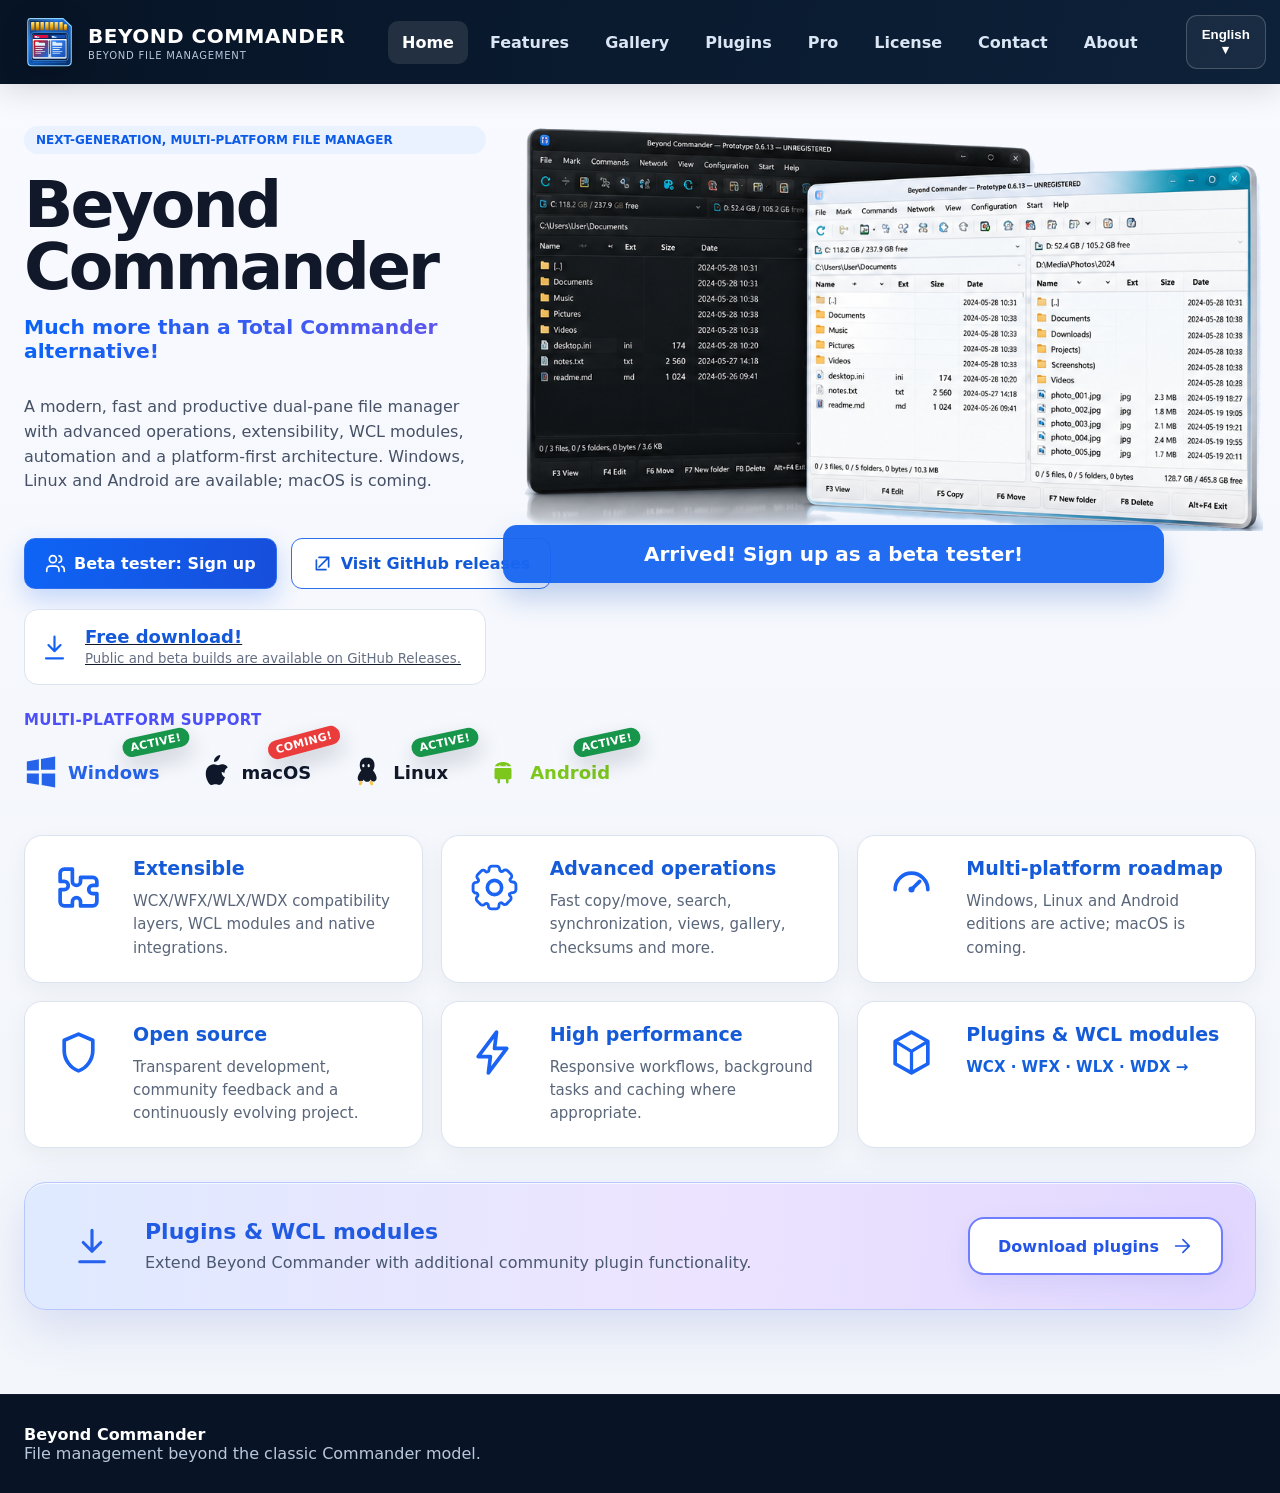
==== commit 738abecf: "Update index.html Direct url to latest version" ====
--- a/index.html
+++ b/index.html
@@ -1,5 +1,5 @@
 <!doctype html>
-<html lang="en"><head><meta charset="utf-8"/><meta content="width=device-width,initial-scale=1" name="viewport"/><title>Beyond Commander — Dual-pane Commander-style file manager</title><link href="assets/favicon.ico" rel="icon" sizes="any"/><link href="assets/bc2.svg" rel="icon" type="image/svg+xml"/><link href="assets/apple-touch-icon.png" rel="apple-touch-icon"/><link href="assets/site.css" rel="stylesheet"/><meta content="Beyond Commander is a modern, fast and extensible dual-pane Commander-style file manager for Linux, Windows and Android, with plugins, synchronization and advanced file operations." name="description"/><meta content="index, follow" name="robots"/><link href="https://beyond-commander.github.io/" rel="canonical"/><meta content="website" property="og:type"/><meta content="Beyond Commander" property="og:site_name"/><meta content="Beyond Commander — Dual-pane Commander-style file manager" property="og:title"/><meta content="Beyond Commander is a modern, fast and extensible dual-pane Commander-style file manager for Linux, Windows and Android, with plugins, synchronization and advanced file operations." property="og:description"/><meta content="https://beyond-commander.github.io/" property="og:url"/><meta content="https://beyond-commander.github.io/assets/beyond-commander-social.png" property="og:image"/><meta content="https://beyond-commander.github.io/assets/beyond-commander-social.png" property="og:image:secure_url"/><meta content="image/png" property="og:image:type"/><meta content="1200" property="og:image:width"/><meta content="630" property="og:image:height"/><meta content="Beyond Commander dual-pane file manager" property="og:image:alt"/><meta content="summary_large_image" name="twitter:card"/><meta content="Beyond Commander — Dual-pane Commander-style file manager" name="twitter:title"/><meta content="Beyond Commander is a modern, fast and extensible dual-pane Commander-style file manager for Linux, Windows and Android, with plugins, synchronization and advanced file operations." name="twitter:description"/><meta content="https://beyond-commander.github.io/assets/beyond-commander-social.png" name="twitter:image"/><meta content="Beyond Commander dual-pane file manager" name="twitter:image:alt"/></head><body><div id="nav"><header class="site-header"><div class="wrap navbar"><a class="brand" href="index.html"><img alt="Beyond Commander" class="brand-logo" src="assets/bc2.svg"/><span><strong>BEYOND COMMANDER</strong><small data-i18n="tagline">Beyond file management</small></span></a><nav aria-label="Primary navigation" class="navlinks"><a class="active" data-i18n="home" href="index.html">Home</a><a class="" data-i18n="features" href="features.html">Features</a><a class="" data-i18n="gallery" href="gallery.html">Gallery</a><a class="" data-i18n="plugins" href="plugins.html">Plugins</a><a class="" data-i18n="pro" href="pro.html">Pro</a><a class="" data-i18n="license" href="license.html">License</a><a class="" data-i18n="support" href="support.html">Contact</a><a class="" data-i18n="about" href="about.html">About</a></nav><div class="lang"><button aria-label="Language" data-lang-label="">English ▾</button><div class="lang-menu"><button onclick="setLang('en')">English</button><button onclick="setLang('hu')">Magyar</button><button onclick="setLang('de')">Deutsch</button></div></div></div></header></div><main><section class="hero"><div class="wrap hero-grid"><div class="hero-left"><span class="eyebrow" data-i18n="eyebrow">Next-generation, multi-platform file manager</span><h1>Beyond Commander</h1><div class="lead gradient" data-i18n="hero2">Much more than a Total Commander alternative!</div><p class="copy" data-i18n="heroCopy">A modern, fast and productive dual-pane file manager with advanced operations, extensibility, WCL modules, automation and a platform-first architecture. Windows, Linux and Android are available; macOS is coming.</p><div class="actions"><a class="btn primary" data-beta="" href="https://github.com/beyond-commander/beyondcmd/wiki/Beta-Testers" rel="noopener" target="_blank"><svg aria-hidden="true" class="btn-icon" viewbox="0 0 24 24"><path d="M16 21v-2a4 4 0 0 0-4-4H6a4 4 0 0 0-4 4v2M9 11a4 4 0 1 0 0-8 4 4 0 0 0 0 8ZM22 21v-2a4 4 0 0 0-3-3.87M16 3.13a4 4 0 0 1 0 7.75"></path></svg><span data-i18n="beta">Beta tester: Sign up</span></a><a class="btn github-visit-cta" href="https://github.com/beyond-commander/beyondcmd/releases" rel="noopener" target="_blank"><svg aria-hidden="true" class="btn-icon" viewbox="0 0 24 24"><path d="M8 5h11v11M19 5 8 16M16 19H5V8"></path></svg><span data-i18n="githubVisit">Visit GitHub releases</span></a></div><div class="micro-row single-download"><a class="micro-card micro-card-icon free-download-wide free-download-link" href="https://github.com/beyond-commander/beyondcmd/releases" rel="noopener" target="_blank"><svg aria-hidden="true" class="card-icon" viewbox="0 0 24 24"><path d="M12 3v12M7 10l5 5 5-5M5 21h14"></path></svg><div><strong data-i18n="free">Free download!</strong><small data-i18n="freeSub">Public and beta builds are available on GitHub Releases.</small></div></a></div><div class="platforms-title" data-i18n="platformsFancy">Multi-platform support</div><div class="platforms hero-platforms screenshot-platforms"><div class="platform-chip windows active"><svg aria-hidden="true" viewbox="0 0 24 24"><path d="M2 4.5 10.5 3v8H2v-6.5Zm10 5.9V2.8L22 1v9.4h-9.5ZM2 13h8.5v8L2 19.6V13Zm10.5 0H22v10l-9.5-1.8V13Z" fill="currentColor"></path></svg><span data-i18n="windows">Windows</span><span class="status-badge active" data-i18n="active">Active!</span></div><div class="platform-chip macos is-coming"><svg aria-hidden="true" viewbox="0 0 24 24"><path d="M15.2 3.1c.8-1 1.3-2.2 1.2-3.1-1.2.1-2.5.8-3.3 1.8-.7.8-1.3 2-1.1 3 1.3.1 2.4-.5 3.2-1.7ZM19.4 12.7c0-2.7 2.2-4 2.3-4.1-1.2-1.8-3.2-2-3.9-2-.9-.1-2.4.6-3 .6-.7 0-1.8-.6-2.9-.6-3 0-5.7 2.4-5.7 6.7 0 1.3.2 2.7.8 4 .8 1.9 1.9 4 3.5 3.9.8 0 1.4-.5 2.5-.5s1.7.5 2.6.5c1.6 0 2.6-1.8 3.4-3.7.5-1.1.7-1.7.8-1.8-.1 0-2.4-.9-2.4-3.9Z" fill="currentColor"></path></svg><span data-i18n="macos">macOS</span><span class="status-badge coming" data-i18n="coming">Coming!</span></div><div class="platform-chip linux is-active"><svg aria-hidden="true" viewbox="0 0 24 24"><path d="M12 2c-2.5 0-4.4 2-4.4 5 0 1.7.5 3.1 1.1 4-.6.6-1.2 1.5-1.8 2.6-.8 1.5-1 2.8-.5 3.9.5 1 1.6 1.5 2.7 1.1.6-.2 1-.7 1.3-1.3.2.6.5 1 .9 1.2 1 .5 2 .5 3 0 .4-.2.8-.6.9-1.2.3.6.7 1.1 1.3 1.3 1.1.4 2.2-.1 2.7-1.1.5-1.1.3-2.4-.5-3.9-.6-1.1-1.2-2-1.8-2.6.6-.9 1.1-2.3 1.1-4 0-3-1.9-5-4.4-5Z" fill="#111827"></path><ellipse cx="10.1" cy="7.5" fill="#fff" rx=".8" ry="1.1"></ellipse><ellipse cx="13.9" cy="7.5" fill="#fff" rx=".8" ry="1.1"></ellipse><path d="M8.6 18.2c-.5 0-1 .4-1.2.9l-.4 1c-.2.6.1 1.1.7 1.3.5.2 1.1-.1 1.3-.7l.4-1c.2-.6-.2-1.3-.8-1.5ZM15.4 18.2c-.6.2-1 .9-.8 1.5l.4 1c.2.6.8.9 1.3.7.6-.2.9-.7.7-1.3l-.4-1c-.2-.5-.7-.9-1.2-.9Z" fill="#f6c54b"></path></svg><span data-i18n="linuxShort">Linux</span><span class="status-badge active" data-i18n="active">Active!</span></div><div class="platform-chip android is-active"><svg aria-hidden="true" viewbox="0 0 24 24"><path d="M8.3 6.3 7 4.1m10 2.2 1.3-2.2M7 9.2h10a1 1 0 0 1 1 1v5.9a1 1 0 0 1-1 1h-1.1v2.1a.9.9 0 1 1-1.8 0v-2.1h-4.2v2.1a.9.9 0 1 1-1.8 0v-2.1H7a1 1 0 0 1-1-1v-5.9a1 1 0 0 1 1-1Zm2.2-3.8A7.1 7.1 0 0 1 12 5a7.1 7.1 0 0 1 2.8.4l.9.4a4.5 4.5 0 0 1 2.1 2.1H6.2a4.5 4.5 0 0 1 2.1-2.1l.9-.4Zm.5 1.7a.5.5 0 1 0 0 1 .5.5 0 0 0 0-1Zm4.6 0a.5.5 0 1 0 0 1 .5.5 0 0 0 0-1Z" fill="currentColor"></path></svg><span data-i18n="android">Android</span><span class="status-badge active" data-i18n="active">Active!</span></div></div></div><div class="deck" data-mock="deck"></div></div></section><section class="section"><div class="wrap">
+<html lang="en"><head><meta charset="utf-8"/><meta content="width=device-width,initial-scale=1" name="viewport"/><title>Beyond Commander — Dual-pane Commander-style file manager</title><link href="assets/favicon.ico" rel="icon" sizes="any"/><link href="assets/bc2.svg" rel="icon" type="image/svg+xml"/><link href="assets/apple-touch-icon.png" rel="apple-touch-icon"/><link href="assets/site.css" rel="stylesheet"/><meta content="Beyond Commander is a modern, fast and extensible dual-pane Commander-style file manager for Linux, Windows and Android, with plugins, synchronization and advanced file operations." name="description"/><meta content="index, follow" name="robots"/><link href="https://beyond-commander.github.io/" rel="canonical"/><meta content="website" property="og:type"/><meta content="Beyond Commander" property="og:site_name"/><meta content="Beyond Commander — Dual-pane Commander-style file manager" property="og:title"/><meta content="Beyond Commander is a modern, fast and extensible dual-pane Commander-style file manager for Linux, Windows and Android, with plugins, synchronization and advanced file operations." property="og:description"/><meta content="https://beyond-commander.github.io/" property="og:url"/><meta content="https://beyond-commander.github.io/assets/beyond-commander-social.png" property="og:image"/><meta content="https://beyond-commander.github.io/assets/beyond-commander-social.png" property="og:image:secure_url"/><meta content="image/png" property="og:image:type"/><meta content="1200" property="og:image:width"/><meta content="630" property="og:image:height"/><meta content="Beyond Commander dual-pane file manager" property="og:image:alt"/><meta content="summary_large_image" name="twitter:card"/><meta content="Beyond Commander — Dual-pane Commander-style file manager" name="twitter:title"/><meta content="Beyond Commander is a modern, fast and extensible dual-pane Commander-style file manager for Linux, Windows and Android, with plugins, synchronization and advanced file operations." name="twitter:description"/><meta content="https://beyond-commander.github.io/assets/beyond-commander-social.png" name="twitter:image"/><meta content="Beyond Commander dual-pane file manager" name="twitter:image:alt"/></head><body><div id="nav"><header class="site-header"><div class="wrap navbar"><a class="brand" href="index.html"><img alt="Beyond Commander" class="brand-logo" src="assets/bc2.svg"/><span><strong>BEYOND COMMANDER</strong><small data-i18n="tagline">Beyond file management</small></span></a><nav aria-label="Primary navigation" class="navlinks"><a class="active" data-i18n="home" href="index.html">Home</a><a class="" data-i18n="features" href="features.html">Features</a><a class="" data-i18n="gallery" href="gallery.html">Gallery</a><a class="" data-i18n="plugins" href="plugins.html">Plugins</a><a class="" data-i18n="pro" href="pro.html">Pro</a><a class="" data-i18n="license" href="license.html">License</a><a class="" data-i18n="support" href="support.html">Contact</a><a class="" data-i18n="about" href="about.html">About</a></nav><div class="lang"><button aria-label="Language" data-lang-label="">English ▾</button><div class="lang-menu"><button onclick="setLang('en')">English</button><button onclick="setLang('hu')">Magyar</button><button onclick="setLang('de')">Deutsch</button></div></div></div></header></div><main><section class="hero"><div class="wrap hero-grid"><div class="hero-left"><span class="eyebrow" data-i18n="eyebrow">Next-generation, multi-platform file manager</span><h1>Beyond Commander</h1><div class="lead gradient" data-i18n="hero2">Much more than a Total Commander alternative!</div><p class="copy" data-i18n="heroCopy">A modern, fast and productive dual-pane file manager with advanced operations, extensibility, WCL modules, automation and a platform-first architecture. Windows, Linux and Android are available; macOS is coming.</p><div class="actions"><a class="btn primary" data-beta="" href="https://github.com/beyond-commander/beyondcmd/wiki/Beta-Testers" rel="noopener" target="_blank"><svg aria-hidden="true" class="btn-icon" viewbox="0 0 24 24"><path d="M16 21v-2a4 4 0 0 0-4-4H6a4 4 0 0 0-4 4v2M9 11a4 4 0 1 0 0-8 4 4 0 0 0 0 8ZM22 21v-2a4 4 0 0 0-3-3.87M16 3.13a4 4 0 0 1 0 7.75"></path></svg><span data-i18n="beta">Beta tester: Sign up</span></a><a class="btn github-visit-cta" href="https://github.com/beyond-commander/beyondcmd/releases" rel="noopener" target="_blank"><svg aria-hidden="true" class="btn-icon" viewbox="0 0 24 24"><path d="M8 5h11v11M19 5 8 16M16 19H5V8"></path></svg><span data-i18n="githubVisit">Visit GitHub releases</span></a></div><div class="micro-row single-download"><a class="micro-card micro-card-icon free-download-wide free-download-link" href="https://github.com/beyond-commander/beyondcmd/releases/latest" rel="noopener" target="_blank"><svg aria-hidden="true" class="card-icon" viewbox="0 0 24 24"><path d="M12 3v12M7 10l5 5 5-5M5 21h14"></path></svg><div><strong data-i18n="free">Free download!</strong><small data-i18n="freeSub">Public and beta builds are available on GitHub Releases.</small></div></a></div><div class="platforms-title" data-i18n="platformsFancy">Multi-platform support</div><div class="platforms hero-platforms screenshot-platforms"><div class="platform-chip windows active"><svg aria-hidden="true" viewbox="0 0 24 24"><path d="M2 4.5 10.5 3v8H2v-6.5Zm10 5.9V2.8L22 1v9.4h-9.5ZM2 13h8.5v8L2 19.6V13Zm10.5 0H22v10l-9.5-1.8V13Z" fill="currentColor"></path></svg><span data-i18n="windows">Windows</span><span class="status-badge active" data-i18n="active">Active!</span></div><div class="platform-chip macos is-coming"><svg aria-hidden="true" viewbox="0 0 24 24"><path d="M15.2 3.1c.8-1 1.3-2.2 1.2-3.1-1.2.1-2.5.8-3.3 1.8-.7.8-1.3 2-1.1 3 1.3.1 2.4-.5 3.2-1.7ZM19.4 12.7c0-2.7 2.2-4 2.3-4.1-1.2-1.8-3.2-2-3.9-2-.9-.1-2.4.6-3 .6-.7 0-1.8-.6-2.9-.6-3 0-5.7 2.4-5.7 6.7 0 1.3.2 2.7.8 4 .8 1.9 1.9 4 3.5 3.9.8 0 1.4-.5 2.5-.5s1.7.5 2.6.5c1.6 0 2.6-1.8 3.4-3.7.5-1.1.7-1.7.8-1.8-.1 0-2.4-.9-2.4-3.9Z" fill="currentColor"></path></svg><span data-i18n="macos">macOS</span><span class="status-badge coming" data-i18n="coming">Coming!</span></div><div class="platform-chip linux is-active"><svg aria-hidden="true" viewbox="0 0 24 24"><path d="M12 2c-2.5 0-4.4 2-4.4 5 0 1.7.5 3.1 1.1 4-.6.6-1.2 1.5-1.8 2.6-.8 1.5-1 2.8-.5 3.9.5 1 1.6 1.5 2.7 1.1.6-.2 1-.7 1.3-1.3.2.6.5 1 .9 1.2 1 .5 2 .5 3 0 .4-.2.8-.6.9-1.2.3.6.7 1.1 1.3 1.3 1.1.4 2.2-.1 2.7-1.1.5-1.1.3-2.4-.5-3.9-.6-1.1-1.2-2-1.8-2.6.6-.9 1.1-2.3 1.1-4 0-3-1.9-5-4.4-5Z" fill="#111827"></path><ellipse cx="10.1" cy="7.5" fill="#fff" rx=".8" ry="1.1"></ellipse><ellipse cx="13.9" cy="7.5" fill="#fff" rx=".8" ry="1.1"></ellipse><path d="M8.6 18.2c-.5 0-1 .4-1.2.9l-.4 1c-.2.6.1 1.1.7 1.3.5.2 1.1-.1 1.3-.7l.4-1c.2-.6-.2-1.3-.8-1.5ZM15.4 18.2c-.6.2-1 .9-.8 1.5l.4 1c.2.6.8.9 1.3.7.6-.2.9-.7.7-1.3l-.4-1c-.2-.5-.7-.9-1.2-.9Z" fill="#f6c54b"></path></svg><span data-i18n="linuxShort">Linux</span><span class="status-badge active" data-i18n="active">Active!</span></div><div class="platform-chip android is-active"><svg aria-hidden="true" viewbox="0 0 24 24"><path d="M8.3 6.3 7 4.1m10 2.2 1.3-2.2M7 9.2h10a1 1 0 0 1 1 1v5.9a1 1 0 0 1-1 1h-1.1v2.1a.9.9 0 1 1-1.8 0v-2.1h-4.2v2.1a.9.9 0 1 1-1.8 0v-2.1H7a1 1 0 0 1-1-1v-5.9a1 1 0 0 1 1-1Zm2.2-3.8A7.1 7.1 0 0 1 12 5a7.1 7.1 0 0 1 2.8.4l.9.4a4.5 4.5 0 0 1 2.1 2.1H6.2a4.5 4.5 0 0 1 2.1-2.1l.9-.4Zm.5 1.7a.5.5 0 1 0 0 1 .5.5 0 0 0 0-1Zm4.6 0a.5.5 0 1 0 0 1 .5.5 0 0 0 0-1Z" fill="currentColor"></path></svg><span data-i18n="android">Android</span><span class="status-badge active" data-i18n="active">Active!</span></div></div></div><div class="deck" data-mock="deck"></div></div></section><section class="section"><div class="wrap">
 <div class="grid home-feature-grid">
 <div class="card home-card"><div class="home-card-ico"><svg aria-hidden="true" class="home-card-icon" viewbox="0 0 24 24"><path d="M9 3H5a2 2 0 0 0-2 2v4h2a2 2 0 1 1 0 4H3v6a2 2 0 0 0 2 2h4v-2a2 2 0 1 1 4 0v2h6a2 2 0 0 0 2-2v-4h-2a2 2 0 1 1 0-4h2V9a2 2 0 0 0-2-2h-6v2a2 2 0 1 1-4 0V3Z" fill="none" stroke="currentColor" stroke-linecap="round" stroke-linejoin="round" stroke-width="1.8"></path></svg></div><div><h3 data-i18n="extensibility">Extensible</h3><p data-i18n="extensibilityD">WCX/WFX/WLX/WDX compatibility layers, WCL modules and native integrations.</p></div></div>
 <div class="card home-card"><div class="home-card-ico"><svg aria-hidden="true" class="home-card-icon" viewbox="0 0 24 24"><path d="M12 8.5A3.5 3.5 0 1 0 12 15.5A3.5 3.5 0 1 0 12 8.5Z" fill="none" stroke="currentColor" stroke-width="1.8"></path><path d="M19.4 15a1 1 0 0 0 .2 1.1l.1.1a1.5 1.5 0 0 1 0 2.1l-1.6 1.6a1.5 1.5 0 0 1-2.1 0l-.1-.1a1 1 0 0 0-1.1-.2 1 1 0 0 0-.6.9V21a1.5 1.5 0 0 1-1.5 1.5h-2.2A1.5 1.5 0 0 1 9 21v-.2a1 1 0 0 0-.6-.9 1 1 0 0 0-1.1.2l-.1.1a1.5 1.5 0 0 1-2.1 0l-1.6-1.6a1.5 1.5 0 0 1 0-2.1l.1-.1a1 1 0 0 0 .2-1.1 1 1 0 0 0-.9-.6H3A1.5 1.5 0 0 1 1.5 13v-2A1.5 1.5 0 0 1 3 9.5h.2a1 1 0 0 0 .9-.6 1 1 0 0 0-.2-1.1l-.1-.1a1.5 1.5 0 0 1 0-2.1L5.4 4a1.5 1.5 0 0 1 2.1 0l.1.1a1 1 0 0 0 1.1.2A1 1 0 0 0 9.3 3.4V3A1.5 1.5 0 0 1 10.8 1.5H13A1.5 1.5 0 0 1 14.5 3v.2a1 1 0 0 0 .6.9 1 1 0 0 0 1.1-.2l.1-.1a1.5 1.5 0 0 1 2.1 0L20 5.4a1.5 1.5 0 0 1 0 2.1l-.1.1a1 1 0 0 0-.2 1.1 1 1 0 0 0 .9.6h.4a1.5 1.5 0 0 1 1.5 1.5V13a1.5 1.5 0 0 1-1.5 1.5h-.4a1 1 0 0 0-.9.5Z" fill="none" stroke="currentColor" stroke-linecap="round" stroke-linejoin="round" stroke-width="1.4"></path></svg></div><div><h3 data-i18n="modern">Advanced operations</h3><p data-i18n="modernD">Fast copy/move, search, synchronization, views, gallery, checksums and more.</p></div></div>
--- a/assets/site.css
+++ b/assets/site.css
@@ -3329,3 +3329,374 @@
 @media(max-width:1250px){.pro-feature-grid{grid-template-columns:repeat(3,1fr)}.pro-hero-grid{grid-template-columns:1fr .62fr}}
 @media(max-width:900px){.pro-hero-grid{grid-template-columns:1fr}.pro-visual{min-height:0}.pro-feature-grid{grid-template-columns:repeat(2,1fr)}.pro-roadmap-card{align-items:flex-start;flex-direction:column}}
 @media(max-width:650px){.pro-feature-grid{grid-template-columns:1fr}.pro-phone{width:220px;height:420px}.pro-phone-screen{height:375px}.pro-card{min-height:0}}
+
+/* ========================================================================== 
+   Features page + Pro hero refinements (2026-08-30)
+   ========================================================================== */
+
+.features-hero{
+  padding:40px 0 26px;
+}
+
+.features-hero-grid{
+  display:grid;
+  grid-template-columns:minmax(340px,.72fr) minmax(520px,1.28fr);
+  gap:30px;
+  align-items:start;
+}
+
+.features-lead{
+  max-width:620px;
+}
+
+.feature-actions{
+  margin-top:22px;
+}
+
+.hero-image-card{
+  background:#fff;
+  border:1px solid var(--line);
+  border-radius:24px;
+  padding:18px;
+  box-shadow:0 16px 40px rgba(20,38,74,.08);
+}
+
+.hero-image-card img{
+  width:100%;
+  display:block;
+  border-radius:18px;
+}
+
+.feature-pill-row{
+  display:flex;
+  flex-wrap:wrap;
+  gap:10px;
+  margin-top:18px;
+}
+
+.feature-pill{
+  display:inline-flex;
+  align-items:center;
+  padding:10px 14px;
+  border-radius:999px;
+  border:1px solid #cfd9ea;
+  background:#fff;
+  color:#29415f;
+  font-size:13px;
+  font-weight:700;
+  box-shadow:0 3px 12px rgba(16,33,69,.04);
+}
+
+.section-tight{
+  padding-top:18px;
+}
+
+.section-lead{
+  max-width:900px;
+  color:#5a667a;
+  line-height:1.62;
+  margin:0 0 22px;
+}
+
+.feature-mini-grid{
+  display:grid;
+  grid-template-columns:repeat(4,1fr);
+  gap:14px;
+}
+
+.mini-card{
+  background:#fff;
+  border:1px solid var(--line);
+  border-radius:18px;
+  padding:18px;
+  box-shadow:0 8px 26px rgba(23,46,86,.05);
+}
+
+.mini-card strong{
+  display:block;
+  color:#1459d9;
+  font-size:18px;
+  margin-bottom:8px;
+}
+
+.mini-card small{
+  color:#5f6b7d;
+  line-height:1.55;
+  display:block;
+}
+
+.detail-grid{
+  display:grid;
+  grid-template-columns:repeat(2,1fr);
+  gap:18px;
+}
+
+.detail-card{
+  background:#fff;
+  border:1px solid var(--line);
+  border-radius:20px;
+  padding:22px 22px 18px;
+  box-shadow:0 8px 26px rgba(23,46,86,.05);
+}
+
+.detail-card h3{
+  margin:0 0 10px;
+  color:#1558d5;
+  font-size:24px;
+}
+
+.detail-card ul{
+  margin:0;
+  padding-left:20px;
+  color:#475468;
+}
+
+.detail-card li{
+  margin:0 0 9px;
+  line-height:1.55;
+}
+
+.feature-strip{
+  margin-top:28px;
+}
+
+.pro-visual{
+  position:relative;
+  perspective:1500px;
+  display:flex;
+  justify-content:center;
+  align-items:flex-start;
+}
+
+.pro-shot-card{
+  position:relative;
+  width:min(100%,700px);
+  padding:18px;
+  background:#fff;
+  border:1px solid var(--line);
+  border-radius:26px;
+  box-shadow:0 24px 60px rgba(17,35,71,.14);
+  transform:rotateY(-14deg) rotateZ(.35deg);
+  transform-origin:center center;
+}
+
+.pro-shot-card::before{
+  content:"";
+  position:absolute;
+  inset:auto 18px -18px 18px;
+  height:28px;
+  background:rgba(27,67,140,.14);
+  filter:blur(18px);
+  border-radius:50%;
+  z-index:0;
+}
+
+.pro-shot-card img{
+  position:relative;
+  z-index:1;
+  width:100%;
+  display:block;
+  border-radius:18px;
+}
+
+@media(max-width:1180px){
+  .features-hero-grid{grid-template-columns:1fr}
+  .feature-mini-grid{grid-template-columns:repeat(2,1fr)}
+}
+
+@media(max-width:860px){
+  .detail-grid{grid-template-columns:1fr}
+}
+
+@media(max-width:650px){
+  .feature-mini-grid{grid-template-columns:1fr}
+  .pro-shot-card{transform:none;padding:12px;border-radius:18px}
+  .hero-image-card{padding:12px;border-radius:18px}
+}
+
+/* ========================================================================== 
+   2026-08-30 R3 adjustments
+   ========================================================================== */
+
+.plugin-preview-box{
+  padding:16px;
+  overflow:hidden;
+}
+
+.plugin-preview-box img{
+  width:100%;
+  display:block;
+  border-radius:14px;
+  box-shadow:0 14px 34px rgba(17,35,71,.12);
+}
+
+.pro-visual{
+  min-height:340px;
+}
+
+.pro-shot-card{
+  width:min(100%,540px);
+  padding:14px;
+  border-radius:22px;
+  transform:rotateY(-10deg) rotateZ(.2deg);
+}
+
+.pro-shot-card img{
+  border-radius:14px;
+}
+
+@media(max-width:650px){
+  .pro-shot-card{width:min(100%,420px)}
+}
+
+/* ========================================================================== 
+   2026-08-30 R4 — compact Pro visual + richer Plugins hero
+   ========================================================================== */
+
+.pro-hero-grid{
+  grid-template-columns:minmax(0,1.18fr) minmax(280px,.46fr);
+  gap:46px;
+}
+
+.pro-visual{
+  min-height:0;
+  align-items:center;
+}
+
+.pro-shot-card{
+  width:min(100%,300px);
+  padding:10px;
+  border-radius:20px;
+  transform:rotateY(-8deg) rotateZ(.2deg);
+  box-shadow:0 20px 48px rgba(17,35,71,.13);
+}
+
+.pro-shot-card img{
+  width:100%;
+  height:auto;
+  max-height:500px;
+  object-fit:contain;
+  border-radius:12px;
+}
+
+.plugins-showcase-stage{
+  position:relative;
+  min-height:430px;
+  display:grid;
+  place-items:center;
+  perspective:1500px;
+  padding:18px 30px 26px;
+}
+
+.plugins-showcase-stage::before{
+  content:"";
+  position:absolute;
+  width:76%;
+  height:72%;
+  border-radius:48%;
+  background:radial-gradient(circle,rgba(20,98,243,.12),rgba(20,98,243,0) 68%);
+  filter:blur(4px);
+}
+
+.plugins-screen-card{
+  position:relative;
+  z-index:2;
+  width:min(100%,720px);
+  background:#fff;
+  border:1px solid #d7e0ee;
+  border-radius:22px;
+  padding:13px 13px 0;
+  box-shadow:0 28px 65px rgba(18,40,78,.16);
+  transform:rotateY(-8deg) rotateZ(-.65deg);
+  transform-origin:center;
+  overflow:hidden;
+}
+
+.plugins-screen-card::after{
+  content:"";
+  position:absolute;
+  inset:0;
+  pointer-events:none;
+  border-radius:22px;
+  box-shadow:inset 0 0 0 1px rgba(255,255,255,.55);
+}
+
+.plugins-screen-card img{
+  display:block;
+  width:100%;
+  border-radius:14px;
+}
+
+.plugins-screen-caption{
+  display:flex;
+  align-items:center;
+  justify-content:space-between;
+  gap:14px;
+  min-height:50px;
+  padding:10px 4px 11px;
+}
+
+.plugins-screen-caption strong{
+  color:#173b72;
+  font-size:15px;
+}
+
+.plugins-screen-caption span{
+  color:#6d7a8f;
+  font-size:12px;
+}
+
+.plugin-family-badge{
+  position:absolute;
+  z-index:4;
+  min-width:118px;
+  padding:11px 14px;
+  border-radius:15px;
+  background:rgba(255,255,255,.96);
+  border:1px solid #d2def0;
+  box-shadow:0 12px 30px rgba(20,43,81,.13);
+  backdrop-filter:blur(8px);
+  text-align:left;
+}
+
+.plugin-family-badge strong{
+  display:block;
+  color:#1262e8;
+  font-size:19px;
+  letter-spacing:.03em;
+}
+
+.plugin-family-badge span{
+  display:block;
+  margin-top:2px;
+  color:#5f6d81;
+  font-size:11px;
+  font-weight:700;
+}
+
+.badge-wcx{left:3%;top:12%;transform:rotate(-5deg)}
+.badge-wfx{right:1%;top:18%;transform:rotate(4deg)}
+.badge-wlx{left:1%;bottom:16%;transform:rotate(4deg)}
+.badge-wdx{right:4%;bottom:10%;transform:rotate(-4deg)}
+
+@media(max-width:1050px){
+  .plugins-showcase-stage{min-height:390px}
+  .plugins-screen-card{width:min(92%,680px)}
+}
+
+@media(max-width:900px){
+  .pro-hero-grid{grid-template-columns:1fr}
+  .pro-shot-card{width:min(100%,280px)}
+  .plugins-showcase-stage{min-height:360px;padding-inline:20px}
+  .plugin-family-badge{transform:none!important;min-width:100px;padding:8px 10px}
+  .badge-wcx{left:2%;top:8%}.badge-wfx{right:2%;top:8%}.badge-wlx{left:2%;bottom:8%}.badge-wdx{right:2%;bottom:8%}
+}
+
+@media(max-width:650px){
+  .pro-shot-card{width:min(100%,250px)}
+  .plugins-showcase-stage{min-height:300px;padding:10px 0 24px}
+  .plugins-screen-card{width:94%;transform:none}
+  .plugins-screen-caption{display:block}
+  .plugins-screen-caption span{margin-top:3px}
+  .plugin-family-badge{display:none}
+}
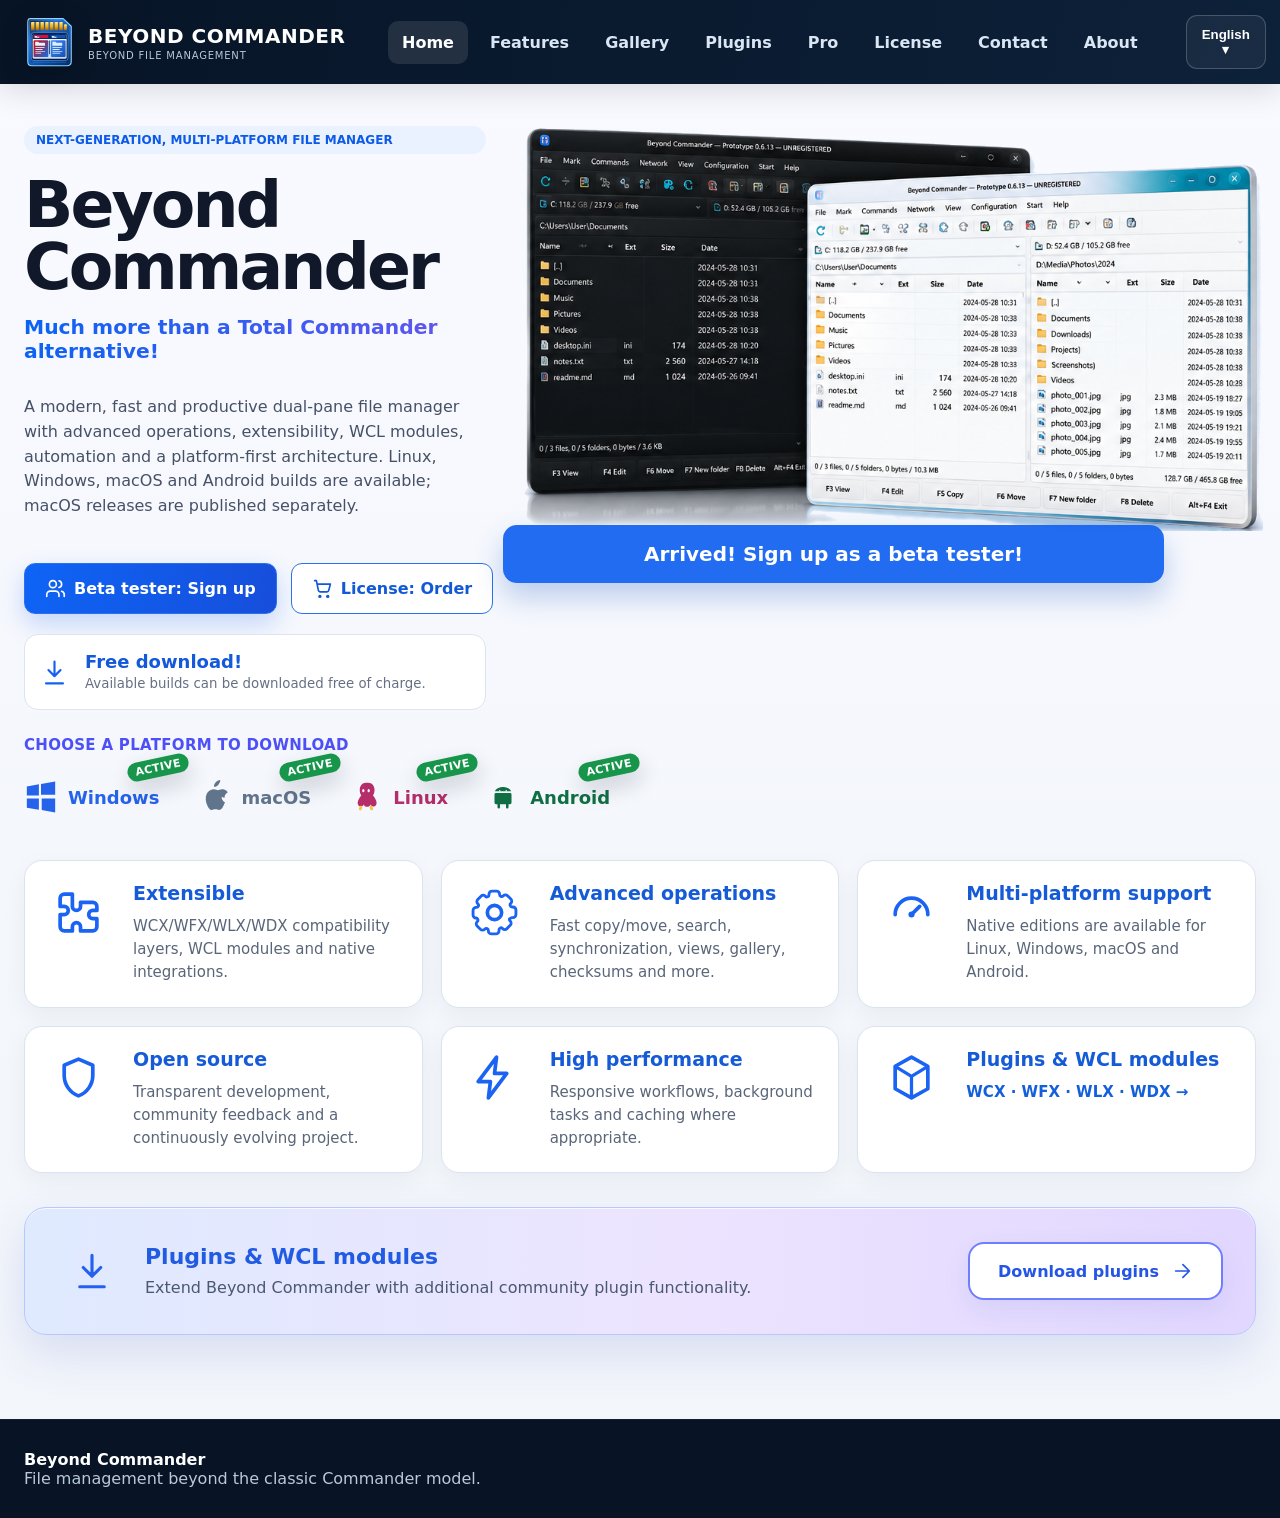
==== commit aaab17f1: "Added per platforms download" ====
--- a/index.html
+++ b/index.html
@@ -1,10 +1,9 @@
-<!doctype html>
-<html lang="en"><head><meta charset="utf-8"/><meta content="width=device-width,initial-scale=1" name="viewport"/><title>Beyond Commander — Dual-pane Commander-style file manager</title><link href="assets/favicon.ico" rel="icon" sizes="any"/><link href="assets/bc2.svg" rel="icon" type="image/svg+xml"/><link href="assets/apple-touch-icon.png" rel="apple-touch-icon"/><link href="assets/site.css" rel="stylesheet"/><meta content="Beyond Commander is a modern, fast and extensible dual-pane Commander-style file manager for Linux, Windows and Android, with plugins, synchronization and advanced file operations." name="description"/><meta content="index, follow" name="robots"/><link href="https://beyond-commander.github.io/" rel="canonical"/><meta content="website" property="og:type"/><meta content="Beyond Commander" property="og:site_name"/><meta content="Beyond Commander — Dual-pane Commander-style file manager" property="og:title"/><meta content="Beyond Commander is a modern, fast and extensible dual-pane Commander-style file manager for Linux, Windows and Android, with plugins, synchronization and advanced file operations." property="og:description"/><meta content="https://beyond-commander.github.io/" property="og:url"/><meta content="https://beyond-commander.github.io/assets/beyond-commander-social.png" property="og:image"/><meta content="https://beyond-commander.github.io/assets/beyond-commander-social.png" property="og:image:secure_url"/><meta content="image/png" property="og:image:type"/><meta content="1200" property="og:image:width"/><meta content="630" property="og:image:height"/><meta content="Beyond Commander dual-pane file manager" property="og:image:alt"/><meta content="summary_large_image" name="twitter:card"/><meta content="Beyond Commander — Dual-pane Commander-style file manager" name="twitter:title"/><meta content="Beyond Commander is a modern, fast and extensible dual-pane Commander-style file manager for Linux, Windows and Android, with plugins, synchronization and advanced file operations." name="twitter:description"/><meta content="https://beyond-commander.github.io/assets/beyond-commander-social.png" name="twitter:image"/><meta content="Beyond Commander dual-pane file manager" name="twitter:image:alt"/></head><body><div id="nav"><header class="site-header"><div class="wrap navbar"><a class="brand" href="index.html"><img alt="Beyond Commander" class="brand-logo" src="assets/bc2.svg"/><span><strong>BEYOND COMMANDER</strong><small data-i18n="tagline">Beyond file management</small></span></a><nav aria-label="Primary navigation" class="navlinks"><a class="active" data-i18n="home" href="index.html">Home</a><a class="" data-i18n="features" href="features.html">Features</a><a class="" data-i18n="gallery" href="gallery.html">Gallery</a><a class="" data-i18n="plugins" href="plugins.html">Plugins</a><a class="" data-i18n="pro" href="pro.html">Pro</a><a class="" data-i18n="license" href="license.html">License</a><a class="" data-i18n="support" href="support.html">Contact</a><a class="" data-i18n="about" href="about.html">About</a></nav><div class="lang"><button aria-label="Language" data-lang-label="">English ▾</button><div class="lang-menu"><button onclick="setLang('en')">English</button><button onclick="setLang('hu')">Magyar</button><button onclick="setLang('de')">Deutsch</button></div></div></div></header></div><main><section class="hero"><div class="wrap hero-grid"><div class="hero-left"><span class="eyebrow" data-i18n="eyebrow">Next-generation, multi-platform file manager</span><h1>Beyond Commander</h1><div class="lead gradient" data-i18n="hero2">Much more than a Total Commander alternative!</div><p class="copy" data-i18n="heroCopy">A modern, fast and productive dual-pane file manager with advanced operations, extensibility, WCL modules, automation and a platform-first architecture. Windows, Linux and Android are available; macOS is coming.</p><div class="actions"><a class="btn primary" data-beta="" href="https://github.com/beyond-commander/beyondcmd/wiki/Beta-Testers" rel="noopener" target="_blank"><svg aria-hidden="true" class="btn-icon" viewbox="0 0 24 24"><path d="M16 21v-2a4 4 0 0 0-4-4H6a4 4 0 0 0-4 4v2M9 11a4 4 0 1 0 0-8 4 4 0 0 0 0 8ZM22 21v-2a4 4 0 0 0-3-3.87M16 3.13a4 4 0 0 1 0 7.75"></path></svg><span data-i18n="beta">Beta tester: Sign up</span></a><a class="btn github-visit-cta" href="https://github.com/beyond-commander/beyondcmd/releases" rel="noopener" target="_blank"><svg aria-hidden="true" class="btn-icon" viewbox="0 0 24 24"><path d="M8 5h11v11M19 5 8 16M16 19H5V8"></path></svg><span data-i18n="githubVisit">Visit GitHub releases</span></a></div><div class="micro-row single-download"><a class="micro-card micro-card-icon free-download-wide free-download-link" href="https://github.com/beyond-commander/beyondcmd/releases/latest" rel="noopener" target="_blank"><svg aria-hidden="true" class="card-icon" viewbox="0 0 24 24"><path d="M12 3v12M7 10l5 5 5-5M5 21h14"></path></svg><div><strong data-i18n="free">Free download!</strong><small data-i18n="freeSub">Public and beta builds are available on GitHub Releases.</small></div></a></div><div class="platforms-title" data-i18n="platformsFancy">Multi-platform support</div><div class="platforms hero-platforms screenshot-platforms"><div class="platform-chip windows active"><svg aria-hidden="true" viewbox="0 0 24 24"><path d="M2 4.5 10.5 3v8H2v-6.5Zm10 5.9V2.8L22 1v9.4h-9.5ZM2 13h8.5v8L2 19.6V13Zm10.5 0H22v10l-9.5-1.8V13Z" fill="currentColor"></path></svg><span data-i18n="windows">Windows</span><span class="status-badge active" data-i18n="active">Active!</span></div><div class="platform-chip macos is-coming"><svg aria-hidden="true" viewbox="0 0 24 24"><path d="M15.2 3.1c.8-1 1.3-2.2 1.2-3.1-1.2.1-2.5.8-3.3 1.8-.7.8-1.3 2-1.1 3 1.3.1 2.4-.5 3.2-1.7ZM19.4 12.7c0-2.7 2.2-4 2.3-4.1-1.2-1.8-3.2-2-3.9-2-.9-.1-2.4.6-3 .6-.7 0-1.8-.6-2.9-.6-3 0-5.7 2.4-5.7 6.7 0 1.3.2 2.7.8 4 .8 1.9 1.9 4 3.5 3.9.8 0 1.4-.5 2.5-.5s1.7.5 2.6.5c1.6 0 2.6-1.8 3.4-3.7.5-1.1.7-1.7.8-1.8-.1 0-2.4-.9-2.4-3.9Z" fill="currentColor"></path></svg><span data-i18n="macos">macOS</span><span class="status-badge coming" data-i18n="coming">Coming!</span></div><div class="platform-chip linux is-active"><svg aria-hidden="true" viewbox="0 0 24 24"><path d="M12 2c-2.5 0-4.4 2-4.4 5 0 1.7.5 3.1 1.1 4-.6.6-1.2 1.5-1.8 2.6-.8 1.5-1 2.8-.5 3.9.5 1 1.6 1.5 2.7 1.1.6-.2 1-.7 1.3-1.3.2.6.5 1 .9 1.2 1 .5 2 .5 3 0 .4-.2.8-.6.9-1.2.3.6.7 1.1 1.3 1.3 1.1.4 2.2-.1 2.7-1.1.5-1.1.3-2.4-.5-3.9-.6-1.1-1.2-2-1.8-2.6.6-.9 1.1-2.3 1.1-4 0-3-1.9-5-4.4-5Z" fill="#111827"></path><ellipse cx="10.1" cy="7.5" fill="#fff" rx=".8" ry="1.1"></ellipse><ellipse cx="13.9" cy="7.5" fill="#fff" rx=".8" ry="1.1"></ellipse><path d="M8.6 18.2c-.5 0-1 .4-1.2.9l-.4 1c-.2.6.1 1.1.7 1.3.5.2 1.1-.1 1.3-.7l.4-1c.2-.6-.2-1.3-.8-1.5ZM15.4 18.2c-.6.2-1 .9-.8 1.5l.4 1c.2.6.8.9 1.3.7.6-.2.9-.7.7-1.3l-.4-1c-.2-.5-.7-.9-1.2-.9Z" fill="#f6c54b"></path></svg><span data-i18n="linuxShort">Linux</span><span class="status-badge active" data-i18n="active">Active!</span></div><div class="platform-chip android is-active"><svg aria-hidden="true" viewbox="0 0 24 24"><path d="M8.3 6.3 7 4.1m10 2.2 1.3-2.2M7 9.2h10a1 1 0 0 1 1 1v5.9a1 1 0 0 1-1 1h-1.1v2.1a.9.9 0 1 1-1.8 0v-2.1h-4.2v2.1a.9.9 0 1 1-1.8 0v-2.1H7a1 1 0 0 1-1-1v-5.9a1 1 0 0 1 1-1Zm2.2-3.8A7.1 7.1 0 0 1 12 5a7.1 7.1 0 0 1 2.8.4l.9.4a4.5 4.5 0 0 1 2.1 2.1H6.2a4.5 4.5 0 0 1 2.1-2.1l.9-.4Zm.5 1.7a.5.5 0 1 0 0 1 .5.5 0 0 0 0-1Zm4.6 0a.5.5 0 1 0 0 1 .5.5 0 0 0 0-1Z" fill="currentColor"></path></svg><span data-i18n="android">Android</span><span class="status-badge active" data-i18n="active">Active!</span></div></div></div><div class="deck" data-mock="deck"></div></div></section><section class="section"><div class="wrap">
+<html lang="en"><head><meta charset="utf-8"><meta name="viewport" content="width=device-width,initial-scale=1"><title>Beyond Commander</title><meta name="description" content="Beyond Commander — a modern, fast and extensible dual-pane file manager for Linux, Windows, macOS and Android."><link rel="canonical" href="https://beyond-commander.github.io/"><meta property="og:type" content="website"><meta property="og:site_name" content="Beyond Commander"><meta property="og:title" content="Beyond Commander"><meta property="og:description" content="A modern, fast and extensible dual-pane file manager for Linux, Windows, macOS and Android."><meta property="og:url" content="https://beyond-commander.github.io/"><meta property="og:image" content="https://beyond-commander.github.io/assets/beyond-commander-social.png"><meta property="og:image:secure_url" content="https://beyond-commander.github.io/assets/beyond-commander-social.png"><meta property="og:image:type" content="image/png"><meta property="og:image:width" content="1200"><meta property="og:image:height" content="630"><meta property="og:image:alt" content="Beyond Commander multi-platform dual-pane file manager"><meta name="twitter:card" content="summary_large_image"><meta name="twitter:title" content="Beyond Commander"><meta name="twitter:description" content="A modern, fast and extensible dual-pane file manager for Linux, Windows, macOS and Android."><meta name="twitter:image" content="https://beyond-commander.github.io/assets/beyond-commander-social.png"><meta name="twitter:image:alt" content="Beyond Commander multi-platform dual-pane file manager"><link rel="icon" href="assets/favicon.ico" sizes="any"><link rel="icon" href="assets/bc2.svg" type="image/svg+xml"><link rel="apple-touch-icon" href="assets/apple-touch-icon.png"><link rel="stylesheet" href="assets/site.css"></head><body><div id="nav"></div><main><section class="hero"><div class="wrap hero-grid"><div class="hero-left"><span class="eyebrow" data-i18n="eyebrow"></span><h1>Beyond Commander</h1><div class="lead gradient" data-i18n="hero2"></div><p class="copy" data-i18n="heroCopy"></p><div class="actions"><a class="btn primary" data-beta target="_blank" rel="noopener"><svg class="btn-icon" viewBox="0 0 24 24" aria-hidden="true"><path d="M16 21v-2a4 4 0 0 0-4-4H6a4 4 0 0 0-4 4v2M9 11a4 4 0 1 0 0-8 4 4 0 0 0 0 8ZM22 21v-2a4 4 0 0 0-3-3.87M16 3.13a4 4 0 0 1 0 7.75"/></svg><span data-i18n="beta"></span></a><span class="btn btn-disabled" aria-disabled="true" title="Coming later"><svg class="btn-icon" viewBox="0 0 24 24" aria-hidden="true"><path d="M3 3h2l2.3 11.2a2 2 0 0 0 2 1.6h7.8a2 2 0 0 0 2-1.6L21 7H6M10 21a1 1 0 1 1-2 0 1 1 0 0 1 2 0ZM19 21a1 1 0 1 1-2 0 1 1 0 0 1 2 0Z"/></svg><span data-i18n="order"></span></span></div><div class="micro-row single-download"><div class="micro-card micro-card-icon free-download-wide free-download-info"><svg class="card-icon" viewBox="0 0 24 24" aria-hidden="true"><path d="M12 3v12M7 10l5 5 5-5M5 21h14"/></svg><div><strong data-i18n="free"></strong><small data-i18n="freeSub"></small></div></div></div><div class="platforms-title" data-i18n="platformsFancy"></div><div class="platforms hero-platforms screenshot-platforms"><a class="platform-chip windows is-active platform-release-link" href="https://github.com/beyond-commander/beyondcmd/releases" target="_blank" rel="noopener" aria-label="Windows releases"><svg viewBox="0 0 24 24" aria-hidden="true"><path fill="currentColor" d="M2 4.5 10.5 3v8H2v-6.5Zm10 5.9V2.8L22 1v9.4h-9.5ZM2 13h8.5v8L2 19.6V13Zm10.5 0H22v10l-9.5-1.8V13Z"/></svg><span data-i18n="windows"></span><span class="status-badge active" data-i18n="active"></span></a><a class="platform-chip macos is-active platform-release-link" href="https://github.com/beyond-commander/beyondcmd.app/releases" target="_blank" rel="noopener" aria-label="macOS releases"><svg viewBox="0 0 24 24" aria-hidden="true"><path fill="currentColor" d="M15.2 3.1c.8-1 1.3-2.2 1.2-3.1-1.2.1-2.5.8-3.3 1.8-.7.8-1.3 2-1.1 3 1.3.1 2.4-.5 3.2-1.7ZM19.4 12.7c0-2.7 2.2-4 2.3-4.1-1.2-1.8-3.2-2-3.9-2-.9-.1-2.4.6-3 .6-.7 0-1.8-.6-2.9-.6-3 0-5.7 2.4-5.7 6.7 0 1.3.2 2.7.8 4 .8 1.9 1.9 4 3.5 3.9.8 0 1.4-.5 2.5-.5s1.7.5 2.6.5c1.6 0 2.6-1.8 3.4-3.7.5-1.1.7-1.7.8-1.8-.1 0-2.4-.9-2.4-3.9Z"/></svg><span data-i18n="macos"></span><span class="status-badge active" data-i18n="active"></span></a><a class="platform-chip linux is-active platform-release-link" href="https://github.com/beyond-commander/beyondcmd/releases" target="_blank" rel="noopener" aria-label="Linux releases"><svg viewBox="0 0 24 24" aria-hidden="true"><path fill="currentColor" d="M12 2c-2.5 0-4.4 2-4.4 5 0 1.7.5 3.1 1.1 4-.6.6-1.2 1.5-1.8 2.6-.8 1.5-1 2.8-.5 3.9.5 1 1.6 1.5 2.7 1.1.6-.2 1-.7 1.3-1.3.2.6.5 1 .9 1.2 1 .5 2 .5 3 0 .4-.2.8-.6.9-1.2.3.6.7 1.1 1.3 1.3 1.1.4 2.2-.1 2.7-1.1.5-1.1.3-2.4-.5-3.9-.6-1.1-1.2-2-1.8-2.6.6-.9 1.1-2.3 1.1-4 0-3-1.9-5-4.4-5Z"/><ellipse cx="10.1" cy="7.5" rx=".8" ry="1.1" fill="#fff"/><ellipse cx="13.9" cy="7.5" rx=".8" ry="1.1" fill="#fff"/><path fill="#f6c54b" d="M8.6 18.2c-.5 0-1 .4-1.2.9l-.4 1c-.2.6.1 1.1.7 1.3.5.2 1.1-.1 1.3-.7l.4-1c.2-.6-.2-1.3-.8-1.5ZM15.4 18.2c-.6.2-1 .9-.8 1.5l.4 1c.2.6.8.9 1.3.7.6-.2.9-.7.7-1.3l-.4-1c-.2-.5-.7-.9-1.2-.9Z"/></svg><span data-i18n="linuxShort"></span><span class="status-badge active" data-i18n="active"></span></a><a class="platform-chip android is-active platform-release-link" href="https://github.com/beyond-commander/beyondcmd/releases" target="_blank" rel="noopener" aria-label="Android releases"><svg viewBox="0 0 24 24" aria-hidden="true"><path fill="currentColor" d="M8.3 6.3 7 4.1m10 2.2 1.3-2.2M7 9.2h10a1 1 0 0 1 1 1v5.9a1 1 0 0 1-1 1h-1.1v2.1a.9.9 0 1 1-1.8 0v-2.1h-4.2v2.1a.9.9 0 1 1-1.8 0v-2.1H7a1 1 0 0 1-1-1v-5.9a1 1 0 0 1 1-1Zm2.2-3.8A7.1 7.1 0 0 1 12 5a7.1 7.1 0 0 1 2.8.4l.9.4a4.5 4.5 0 0 1 2.1 2.1H6.2a4.5 4.5 0 0 1 2.1-2.1l.9-.4Zm.5 1.7a.5.5 0 1 0 0 1 .5.5 0 0 0 0-1Zm4.6 0a.5.5 0 1 0 0 1 .5.5 0 0 0 0-1Z"/></svg><span data-i18n="android"></span><span class="status-badge active" data-i18n="active"></span></a></div></div><div class="deck" data-mock="deck"></div></div></section><section class="section"><div class="wrap">
 <div class="grid home-feature-grid">
-<div class="card home-card"><div class="home-card-ico"><svg aria-hidden="true" class="home-card-icon" viewbox="0 0 24 24"><path d="M9 3H5a2 2 0 0 0-2 2v4h2a2 2 0 1 1 0 4H3v6a2 2 0 0 0 2 2h4v-2a2 2 0 1 1 4 0v2h6a2 2 0 0 0 2-2v-4h-2a2 2 0 1 1 0-4h2V9a2 2 0 0 0-2-2h-6v2a2 2 0 1 1-4 0V3Z" fill="none" stroke="currentColor" stroke-linecap="round" stroke-linejoin="round" stroke-width="1.8"></path></svg></div><div><h3 data-i18n="extensibility">Extensible</h3><p data-i18n="extensibilityD">WCX/WFX/WLX/WDX compatibility layers, WCL modules and native integrations.</p></div></div>
-<div class="card home-card"><div class="home-card-ico"><svg aria-hidden="true" class="home-card-icon" viewbox="0 0 24 24"><path d="M12 8.5A3.5 3.5 0 1 0 12 15.5A3.5 3.5 0 1 0 12 8.5Z" fill="none" stroke="currentColor" stroke-width="1.8"></path><path d="M19.4 15a1 1 0 0 0 .2 1.1l.1.1a1.5 1.5 0 0 1 0 2.1l-1.6 1.6a1.5 1.5 0 0 1-2.1 0l-.1-.1a1 1 0 0 0-1.1-.2 1 1 0 0 0-.6.9V21a1.5 1.5 0 0 1-1.5 1.5h-2.2A1.5 1.5 0 0 1 9 21v-.2a1 1 0 0 0-.6-.9 1 1 0 0 0-1.1.2l-.1.1a1.5 1.5 0 0 1-2.1 0l-1.6-1.6a1.5 1.5 0 0 1 0-2.1l.1-.1a1 1 0 0 0 .2-1.1 1 1 0 0 0-.9-.6H3A1.5 1.5 0 0 1 1.5 13v-2A1.5 1.5 0 0 1 3 9.5h.2a1 1 0 0 0 .9-.6 1 1 0 0 0-.2-1.1l-.1-.1a1.5 1.5 0 0 1 0-2.1L5.4 4a1.5 1.5 0 0 1 2.1 0l.1.1a1 1 0 0 0 1.1.2A1 1 0 0 0 9.3 3.4V3A1.5 1.5 0 0 1 10.8 1.5H13A1.5 1.5 0 0 1 14.5 3v.2a1 1 0 0 0 .6.9 1 1 0 0 0 1.1-.2l.1-.1a1.5 1.5 0 0 1 2.1 0L20 5.4a1.5 1.5 0 0 1 0 2.1l-.1.1a1 1 0 0 0-.2 1.1 1 1 0 0 0 .9.6h.4a1.5 1.5 0 0 1 1.5 1.5V13a1.5 1.5 0 0 1-1.5 1.5h-.4a1 1 0 0 0-.9.5Z" fill="none" stroke="currentColor" stroke-linecap="round" stroke-linejoin="round" stroke-width="1.4"></path></svg></div><div><h3 data-i18n="modern">Advanced operations</h3><p data-i18n="modernD">Fast copy/move, search, synchronization, views, gallery, checksums and more.</p></div></div>
-<div class="card home-card"><div class="home-card-ico"><svg aria-hidden="true" class="home-card-icon" viewbox="0 0 24 24"><path d="M20 13a8 8 0 1 0-16 0" fill="none" stroke="currentColor" stroke-linecap="round" stroke-width="1.8"></path><path d="M12 13l4-4" fill="none" stroke="currentColor" stroke-linecap="round" stroke-width="1.8"></path><circle cx="12" cy="13" fill="currentColor" r="1.5"></circle></svg></div><div><h3 data-i18n="multiplat">Multi-platform roadmap</h3><p data-i18n="multiplatD">Windows, Linux and Android editions are active; macOS is coming.</p></div></div>
-<div class="card home-card"><div class="home-card-ico"><svg aria-hidden="true" class="home-card-icon" viewbox="0 0 24 24"><path d="M12 3l7 3v5c0 4.5-2.9 8.5-7 10-4.1-1.5-7-5.5-7-10V6l7-3Z" fill="none" stroke="currentColor" stroke-linecap="round" stroke-linejoin="round" stroke-width="1.8"></path></svg></div><div><h3 data-i18n="open">Open source</h3><p data-i18n="openD">Transparent development, community feedback and a continuously evolving project.</p></div></div>
-<div class="card home-card"><div class="home-card-ico"><svg aria-hidden="true" class="home-card-icon" viewbox="0 0 24 24"><path d="M13 2L4 14h6l-1 8 9-12h-6l1-8Z" fill="none" stroke="currentColor" stroke-linecap="round" stroke-linejoin="round" stroke-width="1.8"></path></svg></div><div><h3 data-i18n="perf">High performance</h3><p data-i18n="perfD">Responsive workflows, background tasks and caching where appropriate.</p></div></div>
-<div class="card home-card"><div class="home-card-ico"><svg aria-hidden="true" class="home-card-icon" viewbox="0 0 24 24"><path d="M12 2l8 4.5v11L12 22l-8-4.5v-11L12 2Z" fill="none" stroke="currentColor" stroke-linejoin="round" stroke-width="1.8"></path><path d="M12 22V11.5M20 6.5l-8 5-8-5" fill="none" stroke="currentColor" stroke-linejoin="round" stroke-width="1.6"></path></svg></div><div><h3>Plugins &amp; WCL modules</h3><p><a class="plugin-link" href="plugins.html">WCX · WFX · WLX · WDX →</a></p></div></div>
-</div><div class="plugin-widget"><div class="plugin-widget-main"><div aria-hidden="true" class="plugin-widget-icon"><svg viewbox="0 0 24 24"><path d="M12 3v12M7 10l5 5 5-5M5 21h14" fill="none" stroke="currentColor" stroke-linecap="round" stroke-linejoin="round" stroke-width="1.8"></path></svg></div><div class="plugin-widget-copy"><h3 data-i18n="pluginWidgetTitle">Plugins &amp; WCL modules</h3><p data-i18n="pluginWidgetCopy">Extend Beyond Commander with additional community plugin functionality.</p></div></div><a class="plugin-widget-btn" href="plugins.html"><span data-i18n="pluginWidgetButton">Download plugins</span><svg aria-hidden="true" viewbox="0 0 24 24"><path d="M5 12h14M13 5l7 7-7 7" fill="none" stroke="currentColor" stroke-linecap="round" stroke-linejoin="round" stroke-width="1.8"></path></svg></a></div></div></section></main><div id="foot"><footer class="footer"><div class="wrap"><strong>Beyond Commander</strong><div>File management beyond the classic Commander model.</div></div></footer></div><script src="assets/site.js"></script><script></script></body></html>
+<div class="card home-card"><div class="home-card-ico"><svg class="home-card-icon" viewBox="0 0 24 24" aria-hidden="true"><path d="M9 3H5a2 2 0 0 0-2 2v4h2a2 2 0 1 1 0 4H3v6a2 2 0 0 0 2 2h4v-2a2 2 0 1 1 4 0v2h6a2 2 0 0 0 2-2v-4h-2a2 2 0 1 1 0-4h2V9a2 2 0 0 0-2-2h-6v2a2 2 0 1 1-4 0V3Z" fill="none" stroke="currentColor" stroke-width="1.8" stroke-linecap="round" stroke-linejoin="round"/></svg></div><div><h3 data-i18n="extensibility"></h3><p data-i18n="extensibilityD"></p></div></div>
+<div class="card home-card"><div class="home-card-ico"><svg class="home-card-icon" viewBox="0 0 24 24" aria-hidden="true"><path d="M12 8.5A3.5 3.5 0 1 0 12 15.5A3.5 3.5 0 1 0 12 8.5Z" fill="none" stroke="currentColor" stroke-width="1.8"/><path d="M19.4 15a1 1 0 0 0 .2 1.1l.1.1a1.5 1.5 0 0 1 0 2.1l-1.6 1.6a1.5 1.5 0 0 1-2.1 0l-.1-.1a1 1 0 0 0-1.1-.2 1 1 0 0 0-.6.9V21a1.5 1.5 0 0 1-1.5 1.5h-2.2A1.5 1.5 0 0 1 9 21v-.2a1 1 0 0 0-.6-.9 1 1 0 0 0-1.1.2l-.1.1a1.5 1.5 0 0 1-2.1 0l-1.6-1.6a1.5 1.5 0 0 1 0-2.1l.1-.1a1 1 0 0 0 .2-1.1 1 1 0 0 0-.9-.6H3A1.5 1.5 0 0 1 1.5 13v-2A1.5 1.5 0 0 1 3 9.5h.2a1 1 0 0 0 .9-.6 1 1 0 0 0-.2-1.1l-.1-.1a1.5 1.5 0 0 1 0-2.1L5.4 4a1.5 1.5 0 0 1 2.1 0l.1.1a1 1 0 0 0 1.1.2A1 1 0 0 0 9.3 3.4V3A1.5 1.5 0 0 1 10.8 1.5H13A1.5 1.5 0 0 1 14.5 3v.2a1 1 0 0 0 .6.9 1 1 0 0 0 1.1-.2l.1-.1a1.5 1.5 0 0 1 2.1 0L20 5.4a1.5 1.5 0 0 1 0 2.1l-.1.1a1 1 0 0 0-.2 1.1 1 1 0 0 0 .9.6h.4a1.5 1.5 0 0 1 1.5 1.5V13a1.5 1.5 0 0 1-1.5 1.5h-.4a1 1 0 0 0-.9.5Z" fill="none" stroke="currentColor" stroke-width="1.4" stroke-linecap="round" stroke-linejoin="round"/></svg></div><div><h3 data-i18n="modern"></h3><p data-i18n="modernD"></p></div></div>
+<div class="card home-card"><div class="home-card-ico"><svg class="home-card-icon" viewBox="0 0 24 24" aria-hidden="true"><path d="M20 13a8 8 0 1 0-16 0" fill="none" stroke="currentColor" stroke-width="1.8" stroke-linecap="round"/><path d="M12 13l4-4" fill="none" stroke="currentColor" stroke-width="1.8" stroke-linecap="round"/><circle cx="12" cy="13" r="1.5" fill="currentColor"/></svg></div><div><h3 data-i18n="multiplat"></h3><p data-i18n="multiplatD"></p></div></div>
+<div class="card home-card"><div class="home-card-ico"><svg class="home-card-icon" viewBox="0 0 24 24" aria-hidden="true"><path d="M12 3l7 3v5c0 4.5-2.9 8.5-7 10-4.1-1.5-7-5.5-7-10V6l7-3Z" fill="none" stroke="currentColor" stroke-width="1.8" stroke-linecap="round" stroke-linejoin="round"/></svg></div><div><h3 data-i18n="open"></h3><p data-i18n="openD"></p></div></div>
+<div class="card home-card"><div class="home-card-ico"><svg class="home-card-icon" viewBox="0 0 24 24" aria-hidden="true"><path d="M13 2L4 14h6l-1 8 9-12h-6l1-8Z" fill="none" stroke="currentColor" stroke-width="1.8" stroke-linecap="round" stroke-linejoin="round"/></svg></div><div><h3 data-i18n="perf"></h3><p data-i18n="perfD"></p></div></div>
+<div class="card home-card"><div class="home-card-ico"><svg class="home-card-icon" viewBox="0 0 24 24" aria-hidden="true"><path d="M12 2l8 4.5v11L12 22l-8-4.5v-11L12 2Z" fill="none" stroke="currentColor" stroke-width="1.8" stroke-linejoin="round"/><path d="M12 22V11.5M20 6.5l-8 5-8-5" fill="none" stroke="currentColor" stroke-width="1.6" stroke-linejoin="round"/></svg></div><div><h3>Plugins &amp; WCL modules</h3><p><a class="plugin-link" href="plugins.html">WCX · WFX · WLX · WDX →</a></p></div></div>
+</div><div class="plugin-widget"><div class="plugin-widget-main"><div class="plugin-widget-icon" aria-hidden="true"><svg viewBox="0 0 24 24"><path d="M12 3v12M7 10l5 5 5-5M5 21h14" fill="none" stroke="currentColor" stroke-width="1.8" stroke-linecap="round" stroke-linejoin="round"/></svg></div><div class="plugin-widget-copy"><h3 data-i18n="pluginWidgetTitle"></h3><p data-i18n="pluginWidgetCopy"></p></div></div><a class="plugin-widget-btn" href="plugins.html"><span data-i18n="pluginWidgetButton"></span><svg viewBox="0 0 24 24" aria-hidden="true"><path d="M5 12h14M13 5l7 7-7 7" fill="none" stroke="currentColor" stroke-width="1.8" stroke-linecap="round" stroke-linejoin="round"/></svg></a></div></div></section></main><div id="foot"></div><script src="assets/site.js"></script><script>navEl=document.getElementById('nav');navEl.innerHTML=nav('home');document.getElementById('foot').innerHTML=footer();</script></body></html>
--- a/assets/site.css
+++ b/assets/site.css
@@ -1,5 +1,5 @@
 :root{--bg:#f5f7fb;--paper:#fff;--ink:#10182a;--muted:#667085;--line:#dce4f0;--blue:#1462f3;--header:#071426;--header2:#0d2139;--red:#d92332;--shadow:0 20px 50px rgba(20,38,75,.14)}
-*{box-sizing:border-box}body{margin:0;font-family:Inter,system-ui,-apple-system,"Segoe UI",Roboto,Arial,sans-serif;background:linear-gradient(#f8faff,#f2f5fa);color:var(--ink)}a{color:inherit}.wrap{width:min(1460px,calc(100% - 48px));margin:auto}.site-header{position:sticky;top:0;z-index:50;background:linear-gradient(100deg,var(--header),var(--header2));box-shadow:0 8px 30px rgba(0,0,0,.12)}.navbar{min-height:82px;display:flex;align-items:center;gap:34px}.brand{display:flex;align-items:center;gap:12px;text-decoration:none;color:#fff;min-width:290px}.brandmark{width:46px;height:46px;border-radius:12px;display:grid;place-items:center;background:linear-gradient(135deg,#0c70ff,#7e4eff);font-weight:900}.brand strong{display:block;font-size:20px}.brand small{display:block;color:#b8c6da;text-transform:uppercase;font-size:11px;letter-spacing:.08em}.navlinks{display:flex;gap:8px;align-items:center;justify-content:center;flex:1}.navlinks a,.navlinks span{padding:12px 14px;text-decoration:none;color:#dbe6f5;font-weight:750;border-radius:10px;white-space:nowrap}.navlinks a:hover,.navlinks a.active{background:rgba(255,255,255,.1);color:#fff}.navlinks .disabled{opacity:.35;cursor:not-allowed}.lang{position:relative}.lang>button{border:1px solid rgba(255,255,255,.2);background:rgba(255,255,255,.05);color:#fff;border-radius:11px;padding:11px 15px;font-weight:700;cursor:pointer}.lang-menu{display:none;position:absolute;right:0;top:48px;background:#fff;border:1px solid var(--line);border-radius:12px;box-shadow:var(--shadow);padding:7px;min-width:150px}.lang-menu.open{display:block}.lang-menu button{display:block;width:100%;border:0;background:transparent;padding:10px;text-align:left;cursor:pointer}.hero{padding:56px 0 34px}.hero-grid,.split{display:grid;grid-template-columns:.85fr 1.15fr;gap:38px;align-items:center}.eyebrow{display:inline-flex;padding:7px 12px;border-radius:999px;background:#eaf1ff;color:#0c5be8;font-size:12px;font-weight:900;text-transform:uppercase}.hero h1,.page-hero h1{font-size:clamp(48px,5vw,76px);line-height:.98;margin:20px 0 10px;letter-spacing:-.045em}.page-hero h1{font-size:56px}.gradient{background:linear-gradient(90deg,#0a63f4,#6754ee);-webkit-background-clip:text;background-clip:text;color:transparent}.lead{font-size:22px;font-weight:850;margin:8px 0 16px}.copy{font-size:17px;line-height:1.65;color:#465166;max-width:680px}.actions{display:flex;gap:14px;flex-wrap:wrap;margin:24px 0 16px}.btn{display:inline-flex;align-items:center;justify-content:center;gap:8px;padding:13px 19px;border-radius:11px;border:1px solid #2d70ee;background:#fff;color:#1259d8;text-decoration:none;font-weight:850}.btn.primary{background:linear-gradient(100deg,#0e64f5,#174edb);color:#fff;box-shadow:0 10px 25px rgba(19,93,235,.22)}.micro-row{display:flex;gap:12px;flex-wrap:wrap}.micro-card{background:#fff;border:1px solid var(--line);border-radius:14px;padding:12px 16px;min-width:220px}.micro-card strong{display:block;color:#1459d9;font-size:19px}.micro-card small{color:var(--muted)}.platforms{display:flex;align-items:center;gap:20px;flex-wrap:wrap;margin-top:14px}.platform{display:flex;gap:7px;align-items:center;font-weight:800}.platform.future{color:#9da5b1}.badge-coming{font-size:10px;padding:3px 7px;background:var(--red);color:#fff;border-radius:999px;font-weight:900;text-transform:uppercase}.badge-active{font-size:10px;padding:3px 7px;background:#159447;color:#fff;border-radius:999px;font-weight:900;text-transform:uppercase}.deck{height:510px;position:relative;perspective:1200px}.bc-card{position:absolute;width:84%;height:385px;right:4%;top:40px;border-radius:13px;overflow:hidden;box-shadow:0 26px 60px rgba(18,32,60,.23);transform-origin:center}.bc-card.green{right:-4%;top:72px;transform:rotateY(-17deg) scale(.88);z-index:1}.bc-card.dark{right:2%;top:58px;transform:rotateY(-12deg) scale(.94);z-index:2}.bc-card.light{right:10%;top:35px;transform:rotateY(-7deg);z-index:3}.bc-card.green .bc-window{--wbg:#0e2b1c;--wfg:#d7ffe5;--wline:#28523b;--bar:#154228;--active:#23643d}.bc-card.dark .bc-window{--wbg:#141a22;--wfg:#e6edf6;--wline:#303944;--bar:#1d2530;--active:#24394f}.bc-card.light .bc-window{--wbg:#fff;--wfg:#18202a;--wline:#d8dde5;--bar:#f4f5f7;--active:#e6effc}.bc-window{height:100%;background:var(--wbg);color:var(--wfg);border:1px solid var(--wline);font-size:10px}.bc-title{height:27px;background:linear-gradient(90deg,#234267,#284e80);color:#fff;display:flex;align-items:center;justify-content:center}.bc-menu,.bc-toolbar,.bc-drive{display:flex;gap:12px;align-items:center;padding:7px 9px;border-bottom:1px solid var(--wline);background:var(--bar)}.bc-menu span{font-weight:750}.bc-toolbar{gap:7px}.tool{width:14px;height:14px;border-radius:3px;background:linear-gradient(135deg,#2a8eff,#5fd4d8);box-shadow:inset 0 0 0 1px rgba(255,255,255,.45)}.bc-drive{justify-content:space-between;padding:5px 9px}.bc-panels{display:grid;grid-template-columns:1fr 1fr;height:238px}.bc-panel{border-right:1px solid var(--wline)}.bc-panel:last-child{border-right:0}.path{padding:6px 8px;background:var(--active);font-weight:850;border-bottom:1px solid var(--wline)}.file-head,.file-row{display:grid;grid-template-columns:1.8fr .55fr .75fr 1fr;gap:4px;padding:4px 6px;border-bottom:1px solid rgba(128,140,160,.12)}.file-head{font-weight:900;background:var(--bar)}.bc-keys{height:37px;display:grid;grid-template-columns:repeat(7,1fr);gap:4px;padding:5px;background:var(--bar);border-top:1px solid var(--wline)}.bc-keys div{display:grid;place-items:center;border:1px solid var(--wline);border-radius:4px;font-size:8px}.soon-overlay{
+*{box-sizing:border-box}body{margin:0;font-family:Inter,system-ui,-apple-system,"Segoe UI",Roboto,Arial,sans-serif;background:linear-gradient(#f8faff,#f2f5fa);color:var(--ink)}a{color:inherit}.wrap{width:min(1460px,calc(100% - 48px));margin:auto}.site-header{position:sticky;top:0;z-index:50;background:linear-gradient(100deg,var(--header),var(--header2));box-shadow:0 8px 30px rgba(0,0,0,.12)}.navbar{min-height:82px;display:flex;align-items:center;gap:34px}.brand{display:flex;align-items:center;gap:12px;text-decoration:none;color:#fff;min-width:290px}.brandmark{width:46px;height:46px;border-radius:12px;display:grid;place-items:center;background:linear-gradient(135deg,#0c70ff,#7e4eff);font-weight:900}.brand strong{display:block;font-size:20px}.brand small{display:block;color:#b8c6da;text-transform:uppercase;font-size:11px;letter-spacing:.08em}.navlinks{display:flex;gap:8px;align-items:center;justify-content:center;flex:1}.navlinks a,.navlinks span{padding:12px 14px;text-decoration:none;color:#dbe6f5;font-weight:750;border-radius:10px;white-space:nowrap}.navlinks a:hover,.navlinks a.active{background:rgba(255,255,255,.1);color:#fff}.navlinks .disabled{opacity:.35;cursor:not-allowed}.lang{position:relative}.lang>button{border:1px solid rgba(255,255,255,.2);background:rgba(255,255,255,.05);color:#fff;border-radius:11px;padding:11px 15px;font-weight:700;cursor:pointer}.lang-menu{display:none;position:absolute;right:0;top:48px;background:#fff;border:1px solid var(--line);border-radius:12px;box-shadow:var(--shadow);padding:7px;min-width:150px}.lang-menu.open{display:block}.lang-menu button{display:block;width:100%;border:0;background:transparent;padding:10px;text-align:left;cursor:pointer}.hero{padding:56px 0 34px}.hero-grid,.split{display:grid;grid-template-columns:.85fr 1.15fr;gap:38px;align-items:center}.eyebrow{display:inline-flex;padding:7px 12px;border-radius:999px;background:#eaf1ff;color:#0c5be8;font-size:12px;font-weight:900;text-transform:uppercase}.hero h1,.page-hero h1{font-size:clamp(48px,5vw,76px);line-height:.98;margin:20px 0 10px;letter-spacing:-.045em}.page-hero h1{font-size:56px}.gradient{background:linear-gradient(90deg,#0a63f4,#6754ee);-webkit-background-clip:text;background-clip:text;color:transparent}.lead{font-size:22px;font-weight:850;margin:8px 0 16px}.copy{font-size:17px;line-height:1.65;color:#465166;max-width:680px}.actions{display:flex;gap:14px;flex-wrap:wrap;margin:24px 0 16px}.btn{display:inline-flex;align-items:center;justify-content:center;gap:8px;padding:13px 19px;border-radius:11px;border:1px solid #2d70ee;background:#fff;color:#1259d8;text-decoration:none;font-weight:850}.btn.primary{background:linear-gradient(100deg,#0e64f5,#174edb);color:#fff;box-shadow:0 10px 25px rgba(19,93,235,.22)}.micro-row{display:flex;gap:12px;flex-wrap:wrap}.micro-card{background:#fff;border:1px solid var(--line);border-radius:14px;padding:12px 16px;min-width:220px}.micro-card strong{display:block;color:#1459d9;font-size:19px}.micro-card small{color:var(--muted)}.platforms{display:flex;align-items:center;gap:20px;flex-wrap:wrap;margin-top:14px}.platform{display:flex;gap:7px;align-items:center;font-weight:800}.platform.future{color:#9da5b1}.badge-coming{font-size:10px;padding:3px 7px;background:var(--red);color:#fff;border-radius:999px;font-weight:900;text-transform:uppercase}.deck{height:510px;position:relative;perspective:1200px}.bc-card{position:absolute;width:84%;height:385px;right:4%;top:40px;border-radius:13px;overflow:hidden;box-shadow:0 26px 60px rgba(18,32,60,.23);transform-origin:center}.bc-card.green{right:-4%;top:72px;transform:rotateY(-17deg) scale(.88);z-index:1}.bc-card.dark{right:2%;top:58px;transform:rotateY(-12deg) scale(.94);z-index:2}.bc-card.light{right:10%;top:35px;transform:rotateY(-7deg);z-index:3}.bc-card.green .bc-window{--wbg:#0e2b1c;--wfg:#d7ffe5;--wline:#28523b;--bar:#154228;--active:#23643d}.bc-card.dark .bc-window{--wbg:#141a22;--wfg:#e6edf6;--wline:#303944;--bar:#1d2530;--active:#24394f}.bc-card.light .bc-window{--wbg:#fff;--wfg:#18202a;--wline:#d8dde5;--bar:#f4f5f7;--active:#e6effc}.bc-window{height:100%;background:var(--wbg);color:var(--wfg);border:1px solid var(--wline);font-size:10px}.bc-title{height:27px;background:linear-gradient(90deg,#234267,#284e80);color:#fff;display:flex;align-items:center;justify-content:center}.bc-menu,.bc-toolbar,.bc-drive{display:flex;gap:12px;align-items:center;padding:7px 9px;border-bottom:1px solid var(--wline);background:var(--bar)}.bc-menu span{font-weight:750}.bc-toolbar{gap:7px}.tool{width:14px;height:14px;border-radius:3px;background:linear-gradient(135deg,#2a8eff,#5fd4d8);box-shadow:inset 0 0 0 1px rgba(255,255,255,.45)}.bc-drive{justify-content:space-between;padding:5px 9px}.bc-panels{display:grid;grid-template-columns:1fr 1fr;height:238px}.bc-panel{border-right:1px solid var(--wline)}.bc-panel:last-child{border-right:0}.path{padding:6px 8px;background:var(--active);font-weight:850;border-bottom:1px solid var(--wline)}.file-head,.file-row{display:grid;grid-template-columns:1.8fr .55fr .75fr 1fr;gap:4px;padding:4px 6px;border-bottom:1px solid rgba(128,140,160,.12)}.file-head{font-weight:900;background:var(--bar)}.bc-keys{height:37px;display:grid;grid-template-columns:repeat(7,1fr);gap:4px;padding:5px;background:var(--bar);border-top:1px solid var(--wline)}.bc-keys div{display:grid;place-items:center;border:1px solid var(--wline);border-radius:4px;font-size:8px}.soon-overlay{
 position:absolute;z-index:6;left:20%;right:8%;top:235px;text-align:center;
 background:rgba(20,98,243,.84);color:#fff;padding:15px 18px;
 border:1px solid rgba(255,255,255,.42);border-radius:12px;
@@ -3292,411 +3292,141 @@
 .gallery-modal-close:focus-visible{outline:3px solid #6ca5ff;outline-offset:3px}
 @media(max-width:1050px){.gallery-grid{grid-template-columns:repeat(2,minmax(0,1fr))}}
 @media(max-width:650px){.gallery-grid{grid-template-columns:1fr}.gallery-item img{height:220px}.gallery-modal{padding:5vw}.gallery-modal-panel,.gallery-modal-image{max-width:90vw}.gallery-modal-image{max-height:82vh}.gallery-modal-close{right:4px;top:4px;transform:none}.gallery-close-label{display:none}.gallery-empty{align-items:flex-start}.gallery-empty img{width:56px;height:56px}}
-
+\n\n/* v25 — index CTA state and download target */\n.btn-disabled{\n  background:#e5e7eb !important;\n  border-color:#cbd1d8 !important;\n  color:#8a939f !important;\n  box-shadow:none !important;\n  cursor:not-allowed !important;\n  user-select:none;\n}\n.free-download-link{\n  text-decoration:none;\n  cursor:pointer;\n  transition:border-color .18s ease, box-shadow .18s ease, transform .18s ease;\n}\n.free-download-link:focus-visible{\n  outline:3px solid rgba(20,89,217,.28);\n  outline-offset:3px;\n}\n@media (hover:hover) and (pointer:fine){\n  .free-download-link:hover{\n    border-color:#9bb8ef;\n    box-shadow:0 10px 24px rgba(20,89,217,.10);\n    transform:translateY(-1px);\n  }\n}\n\n
+
+
+
+/* ==========================================================================
+   Platform download selector — active release links
+   ========================================================================== */
+
+/* Free download is information only; platform labels below are the links. */
+.free-download-info{
+  cursor:default;
+}
+
+/* Main hero platform selector. */
+.platform-chip.windows{color:#2563eb !important;}
+.platform-chip.linux{color:#b52d69 !important;}   /* raspberry / magenta-red, not alert red */
+.platform-chip.macos{color:#60758c !important;}   /* blue-grey */
+.platform-chip.android{color:#0f6f43 !important;} /* darker than the Active badge */
+
+.platform-release-link{
+  text-decoration:none;
+  border-radius:10px;
+  transition:background-color .16s ease, transform .16s ease;
+}
+.platform-release-link:visited{
+  color:inherit;
+}
+@media (hover:hover) and (pointer:fine){
+  .platform-release-link:hover{
+    background:rgba(76,94,125,.07);
+    transform:translateY(-1px);
+  }
+}
+.platform-release-link:focus-visible{
+  outline:3px solid rgba(37,99,235,.24);
+  outline-offset:3px;
+}
+
+/* Reusable platform strip on inner pages. */
+.platform-downloads{
+  gap:18px;
+}
+.platform-download{
+  text-decoration:none;
+  padding:8px 10px;
+  border-radius:10px;
+  transition:background-color .16s ease, transform .16s ease;
+}
+.platform-download.windows{color:#2563eb;}
+.platform-download.linux{color:#b52d69;}
+.platform-download.macos{color:#60758c;}
+.platform-download.android{color:#0f6f43;}
+
+.platform-inline-status{
+  display:inline-flex;
+  align-items:center;
+  justify-content:center;
+  padding:4px 8px;
+  border-radius:999px;
+  background:#17964b;
+  color:#fff;
+  font-size:10px;
+  line-height:1;
+  font-weight:900;
+  text-transform:uppercase;
+  letter-spacing:.03em;
+  box-shadow:0 5px 14px rgba(23,150,75,.18);
+}
+
+@media (hover:hover) and (pointer:fine){
+  .platform-download:hover{
+    background:rgba(76,94,125,.07);
+    transform:translateY(-1px);
+  }
+}
+.platform-download:focus-visible{
+  outline:3px solid rgba(37,99,235,.22);
+  outline-offset:2px;
+}
+
+
+/* ==========================================================================
+   Current published Features layout
+   ========================================================================== */
+.features-hero{padding:40px 0 26px}
+.features-hero-grid{display:grid;grid-template-columns:minmax(340px,.72fr) minmax(520px,1.28fr);gap:30px;align-items:start}
+.features-lead{max-width:620px}
+.feature-actions{margin-top:22px}
+.hero-image-card{background:#fff;border:1px solid var(--line);border-radius:24px;padding:18px;box-shadow:0 16px 40px rgba(20,38,74,.08)}
+.hero-image-card img{width:100%;display:block;border-radius:18px}
+.feature-pill-row{display:flex;flex-wrap:wrap;gap:10px;margin-top:18px}
+.feature-pill{display:inline-flex;align-items:center;padding:10px 14px;border-radius:999px;border:1px solid #cfd9ea;background:#fff;color:#29415f;font-size:13px;font-weight:700;box-shadow:0 3px 12px rgba(16,33,69,.04)}
+.section-tight{padding-top:18px}
+.section-lead{max-width:900px;color:#5a667a;line-height:1.62;margin:0 0 22px}
+.feature-mini-grid{display:grid;grid-template-columns:repeat(4,1fr);gap:14px}
+.mini-card{background:#fff;border:1px solid var(--line);border-radius:18px;padding:18px;box-shadow:0 8px 26px rgba(23,46,86,.05)}
+.mini-card strong{display:block;color:#1459d9;font-size:18px;margin-bottom:8px}
+.mini-card small{color:#5f6b7d;line-height:1.55;display:block}
+.detail-grid{display:grid;grid-template-columns:repeat(2,1fr);gap:18px}
+.detail-card{background:#fff;border:1px solid var(--line);border-radius:18px;padding:22px;box-shadow:0 8px 26px rgba(23,46,86,.05)}
+.detail-card h3{margin:0 0 12px;color:#1558d5}
+.detail-card ul{margin:0;padding-left:20px;color:#566176;line-height:1.62}
+.detail-card li+li{margin-top:6px}
+.feature-strip{margin-top:28px}
 
 /* ==========================================================================
    Beyond Commander Pro — Android roadmap page
    ========================================================================== */
 .pro-hero{padding:52px 0 38px;background:radial-gradient(circle at 82% 20%,rgba(98,84,238,.12),transparent 34%),radial-gradient(circle at 16% 0,rgba(20,98,243,.10),transparent 32%)}
 .pro-hero-grid{display:grid;grid-template-columns:minmax(0,1.04fr) minmax(360px,.72fr);gap:58px;align-items:center}
-.pro-hero .page-hero h1,.pro-hero h1{max-width:820px}
 .pro-lead{max-width:790px;font-size:18px}
 .pro-status-row{display:flex;align-items:center;gap:12px;flex-wrap:wrap;margin-top:22px}
 .pro-status{display:inline-flex;align-items:center;gap:9px;padding:9px 13px;border-radius:999px;background:#fff3df;border:1px solid #f0ca86;color:#8a5510;font-weight:900;font-size:12px;text-transform:uppercase;letter-spacing:.035em}
 .pro-status-dot{width:8px;height:8px;border-radius:50%;background:#e79720;box-shadow:0 0 0 5px rgba(231,151,32,.12)}
 .pro-android-chip{padding:9px 13px;border-radius:999px;background:#edf8f0;border:1px solid #b9e1c4;color:#14713a;font-size:12px;text-transform:uppercase;letter-spacing:.035em}
-.pro-visual{display:grid;place-items:center;min-height:410px}
-.pro-phone{width:250px;height:470px;border-radius:34px;background:#0c1524;padding:11px;box-shadow:0 34px 74px rgba(15,32,64,.28);transform:rotate(3deg)}
-.pro-phone-top{width:80px;height:7px;border-radius:999px;background:#26354b;margin:2px auto 10px}
-.pro-phone-screen{height:425px;border-radius:25px;background:linear-gradient(155deg,#102945,#071523 70%);display:flex;flex-direction:column;align-items:center;justify-content:center;color:#fff;padding:22px;text-align:center;overflow:hidden;position:relative}
-.pro-phone-screen:after{content:"";position:absolute;inset:auto -60px -80px; height:180px;background:radial-gradient(circle,#3d6cff55,transparent 68%)}
-.pro-phone-screen img{width:92px;height:92px;filter:drop-shadow(0 10px 22px rgba(0,0,0,.28));z-index:1}
-.pro-phone-screen strong{margin-top:18px;letter-spacing:.08em;font-size:15px;z-index:1}
-.pro-phone-screen>span{margin-top:5px;color:#80b7ff;font-size:12px;font-weight:900;letter-spacing:.14em;z-index:1}
-.pro-terminal{width:100%;margin-top:30px;padding:14px 15px;text-align:left;border:1px solid rgba(137,191,255,.24);border-radius:12px;background:rgba(0,0,0,.24);color:#98e5bb;font:11px/1.65 ui-monospace,SFMono-Regular,Consolas,monospace;z-index:1}
-.pro-section-lead{max-width:900px;color:#566176;line-height:1.65}
+.pro-visual{position:relative;perspective:1500px;display:flex;justify-content:center;align-items:flex-start}
+.pro-shot-card{position:relative;width:min(100%,700px);padding:18px;background:#fff;border:1px solid var(--line);border-radius:26px;box-shadow:0 24px 60px rgba(17,35,71,.14);transform:rotateY(-14deg) rotateZ(.35deg);transform-origin:center center}
+.pro-shot-card::before{content:"";position:absolute;inset:auto 18px -18px 18px;height:28px;background:rgba(27,67,140,.14);filter:blur(18px);border-radius:50%;z-index:0}
+.pro-shot-card img{position:relative;z-index:1;width:100%;display:block;border-radius:18px}
+.pro-section-lead{max-width:900px}
 .pro-feature-grid{display:grid;grid-template-columns:repeat(5,minmax(0,1fr));gap:14px;margin-top:24px}
 .pro-card{background:#fff;border:1px solid var(--line);border-radius:18px;padding:21px;box-shadow:0 8px 26px rgba(23,46,86,.05);min-height:245px}
 .pro-card h3{color:#1558d5;margin:16px 0 8px;font-size:19px}
 .pro-card p{margin:0;color:#566176;line-height:1.58;font-size:14px}
 .pro-icon{width:46px;height:46px;border-radius:13px;display:grid;place-items:center;background:linear-gradient(135deg,#e8f1ff,#f0edff);border:1px solid #cfdcf8;color:#145dde;font:900 15px/1 ui-monospace,SFMono-Regular,Consolas,monospace}
-.pro-card-sentinel{background:linear-gradient(180deg,#fff,#f5f9ff);border-color:#cbdcf8}
-.pro-card-sentinel .pro-icon{background:linear-gradient(135deg,#0e64f5,#6754ee);color:#fff;border-color:transparent;font-family:inherit;font-size:20px}
-.pro-roadmap-card{margin-top:22px;padding:22px 24px;border:1px solid #cad8fb;border-radius:18px;background:linear-gradient(95deg,#edf4ff,#f7f1ff);display:flex;align-items:center;justify-content:space-between;gap:24px}
-.pro-roadmap-card strong{display:block;color:#174fc9;font-size:18px;margin-bottom:6px}
-.pro-roadmap-card p{margin:0;max-width:950px;color:#526079;line-height:1.6}
+.pro-card-sentinel{border-color:#d8d0f5;background:linear-gradient(180deg,#fff,#faf8ff)}
+.pro-card-sentinel .pro-icon{background:linear-gradient(135deg,#ece7ff,#f6f2ff);color:#6849d9;border-color:#d6cdf5}
+.pro-roadmap-card{display:flex;justify-content:space-between;align-items:center;gap:22px;margin-top:22px;padding:22px 24px;border-radius:18px;border:1px solid #d6def0;background:linear-gradient(100deg,#f5f8ff,#fbf9ff)}
+.pro-roadmap-card strong{display:block;font-size:18px;color:#233a5b}
+.pro-roadmap-card p{margin:6px 0 0;color:#617087;line-height:1.55}
 .pro-roadmap-card .plugin-link{white-space:nowrap}
-@media(max-width:1250px){.pro-feature-grid{grid-template-columns:repeat(3,1fr)}.pro-hero-grid{grid-template-columns:1fr .62fr}}
-@media(max-width:900px){.pro-hero-grid{grid-template-columns:1fr}.pro-visual{min-height:0}.pro-feature-grid{grid-template-columns:repeat(2,1fr)}.pro-roadmap-card{align-items:flex-start;flex-direction:column}}
-@media(max-width:650px){.pro-feature-grid{grid-template-columns:1fr}.pro-phone{width:220px;height:420px}.pro-phone-screen{height:375px}.pro-card{min-height:0}}
-
-/* ========================================================================== 
-   Features page + Pro hero refinements (2026-08-30)
-   ========================================================================== */
-
-.features-hero{
-  padding:40px 0 26px;
-}
-
-.features-hero-grid{
-  display:grid;
-  grid-template-columns:minmax(340px,.72fr) minmax(520px,1.28fr);
-  gap:30px;
-  align-items:start;
-}
-
-.features-lead{
-  max-width:620px;
-}
-
-.feature-actions{
-  margin-top:22px;
-}
-
-.hero-image-card{
-  background:#fff;
-  border:1px solid var(--line);
-  border-radius:24px;
-  padding:18px;
-  box-shadow:0 16px 40px rgba(20,38,74,.08);
-}
-
-.hero-image-card img{
-  width:100%;
-  display:block;
-  border-radius:18px;
-}
-
-.feature-pill-row{
-  display:flex;
-  flex-wrap:wrap;
-  gap:10px;
-  margin-top:18px;
-}
-
-.feature-pill{
-  display:inline-flex;
-  align-items:center;
-  padding:10px 14px;
-  border-radius:999px;
-  border:1px solid #cfd9ea;
-  background:#fff;
-  color:#29415f;
-  font-size:13px;
-  font-weight:700;
-  box-shadow:0 3px 12px rgba(16,33,69,.04);
-}
-
-.section-tight{
-  padding-top:18px;
-}
-
-.section-lead{
-  max-width:900px;
-  color:#5a667a;
-  line-height:1.62;
-  margin:0 0 22px;
-}
-
-.feature-mini-grid{
-  display:grid;
-  grid-template-columns:repeat(4,1fr);
-  gap:14px;
-}
-
-.mini-card{
-  background:#fff;
-  border:1px solid var(--line);
-  border-radius:18px;
-  padding:18px;
-  box-shadow:0 8px 26px rgba(23,46,86,.05);
-}
-
-.mini-card strong{
-  display:block;
-  color:#1459d9;
-  font-size:18px;
-  margin-bottom:8px;
-}
-
-.mini-card small{
-  color:#5f6b7d;
-  line-height:1.55;
-  display:block;
-}
-
-.detail-grid{
-  display:grid;
-  grid-template-columns:repeat(2,1fr);
-  gap:18px;
-}
-
-.detail-card{
-  background:#fff;
-  border:1px solid var(--line);
-  border-radius:20px;
-  padding:22px 22px 18px;
-  box-shadow:0 8px 26px rgba(23,46,86,.05);
-}
-
-.detail-card h3{
-  margin:0 0 10px;
-  color:#1558d5;
-  font-size:24px;
-}
-
-.detail-card ul{
-  margin:0;
-  padding-left:20px;
-  color:#475468;
-}
-
-.detail-card li{
-  margin:0 0 9px;
-  line-height:1.55;
-}
-
-.feature-strip{
-  margin-top:28px;
-}
-
-.pro-visual{
-  position:relative;
-  perspective:1500px;
-  display:flex;
-  justify-content:center;
-  align-items:flex-start;
-}
-
-.pro-shot-card{
-  position:relative;
-  width:min(100%,700px);
-  padding:18px;
-  background:#fff;
-  border:1px solid var(--line);
-  border-radius:26px;
-  box-shadow:0 24px 60px rgba(17,35,71,.14);
-  transform:rotateY(-14deg) rotateZ(.35deg);
-  transform-origin:center center;
-}
-
-.pro-shot-card::before{
-  content:"";
-  position:absolute;
-  inset:auto 18px -18px 18px;
-  height:28px;
-  background:rgba(27,67,140,.14);
-  filter:blur(18px);
-  border-radius:50%;
-  z-index:0;
-}
-
-.pro-shot-card img{
-  position:relative;
-  z-index:1;
-  width:100%;
-  display:block;
-  border-radius:18px;
-}
-
-@media(max-width:1180px){
-  .features-hero-grid{grid-template-columns:1fr}
-  .feature-mini-grid{grid-template-columns:repeat(2,1fr)}
-}
-
-@media(max-width:860px){
-  .detail-grid{grid-template-columns:1fr}
-}
-
-@media(max-width:650px){
-  .feature-mini-grid{grid-template-columns:1fr}
-  .pro-shot-card{transform:none;padding:12px;border-radius:18px}
-  .hero-image-card{padding:12px;border-radius:18px}
-}
-
-/* ========================================================================== 
-   2026-08-30 R3 adjustments
-   ========================================================================== */
-
-.plugin-preview-box{
-  padding:16px;
-  overflow:hidden;
-}
-
-.plugin-preview-box img{
-  width:100%;
-  display:block;
-  border-radius:14px;
-  box-shadow:0 14px 34px rgba(17,35,71,.12);
-}
-
-.pro-visual{
-  min-height:340px;
-}
-
-.pro-shot-card{
-  width:min(100%,540px);
-  padding:14px;
-  border-radius:22px;
-  transform:rotateY(-10deg) rotateZ(.2deg);
-}
-
-.pro-shot-card img{
-  border-radius:14px;
-}
-
-@media(max-width:650px){
-  .pro-shot-card{width:min(100%,420px)}
-}
-
-/* ========================================================================== 
-   2026-08-30 R4 — compact Pro visual + richer Plugins hero
-   ========================================================================== */
-
-.pro-hero-grid{
-  grid-template-columns:minmax(0,1.18fr) minmax(280px,.46fr);
-  gap:46px;
-}
-
-.pro-visual{
-  min-height:0;
-  align-items:center;
-}
-
-.pro-shot-card{
-  width:min(100%,300px);
-  padding:10px;
-  border-radius:20px;
-  transform:rotateY(-8deg) rotateZ(.2deg);
-  box-shadow:0 20px 48px rgba(17,35,71,.13);
-}
-
-.pro-shot-card img{
-  width:100%;
-  height:auto;
-  max-height:500px;
-  object-fit:contain;
-  border-radius:12px;
-}
-
-.plugins-showcase-stage{
-  position:relative;
-  min-height:430px;
-  display:grid;
-  place-items:center;
-  perspective:1500px;
-  padding:18px 30px 26px;
-}
-
-.plugins-showcase-stage::before{
-  content:"";
-  position:absolute;
-  width:76%;
-  height:72%;
-  border-radius:48%;
-  background:radial-gradient(circle,rgba(20,98,243,.12),rgba(20,98,243,0) 68%);
-  filter:blur(4px);
-}
-
-.plugins-screen-card{
-  position:relative;
-  z-index:2;
-  width:min(100%,720px);
-  background:#fff;
-  border:1px solid #d7e0ee;
-  border-radius:22px;
-  padding:13px 13px 0;
-  box-shadow:0 28px 65px rgba(18,40,78,.16);
-  transform:rotateY(-8deg) rotateZ(-.65deg);
-  transform-origin:center;
-  overflow:hidden;
-}
-
-.plugins-screen-card::after{
-  content:"";
-  position:absolute;
-  inset:0;
-  pointer-events:none;
-  border-radius:22px;
-  box-shadow:inset 0 0 0 1px rgba(255,255,255,.55);
-}
-
-.plugins-screen-card img{
-  display:block;
-  width:100%;
-  border-radius:14px;
-}
-
-.plugins-screen-caption{
-  display:flex;
-  align-items:center;
-  justify-content:space-between;
-  gap:14px;
-  min-height:50px;
-  padding:10px 4px 11px;
-}
-
-.plugins-screen-caption strong{
-  color:#173b72;
-  font-size:15px;
-}
-
-.plugins-screen-caption span{
-  color:#6d7a8f;
-  font-size:12px;
-}
-
-.plugin-family-badge{
-  position:absolute;
-  z-index:4;
-  min-width:118px;
-  padding:11px 14px;
-  border-radius:15px;
-  background:rgba(255,255,255,.96);
-  border:1px solid #d2def0;
-  box-shadow:0 12px 30px rgba(20,43,81,.13);
-  backdrop-filter:blur(8px);
-  text-align:left;
-}
-
-.plugin-family-badge strong{
-  display:block;
-  color:#1262e8;
-  font-size:19px;
-  letter-spacing:.03em;
-}
-
-.plugin-family-badge span{
-  display:block;
-  margin-top:2px;
-  color:#5f6d81;
-  font-size:11px;
-  font-weight:700;
-}
-
-.badge-wcx{left:3%;top:12%;transform:rotate(-5deg)}
-.badge-wfx{right:1%;top:18%;transform:rotate(4deg)}
-.badge-wlx{left:1%;bottom:16%;transform:rotate(4deg)}
-.badge-wdx{right:4%;bottom:10%;transform:rotate(-4deg)}
-
-@media(max-width:1050px){
-  .plugins-showcase-stage{min-height:390px}
-  .plugins-screen-card{width:min(92%,680px)}
-}
-
-@media(max-width:900px){
-  .pro-hero-grid{grid-template-columns:1fr}
-  .pro-shot-card{width:min(100%,280px)}
-  .plugins-showcase-stage{min-height:360px;padding-inline:20px}
-  .plugin-family-badge{transform:none!important;min-width:100px;padding:8px 10px}
-  .badge-wcx{left:2%;top:8%}.badge-wfx{right:2%;top:8%}.badge-wlx{left:2%;bottom:8%}.badge-wdx{right:2%;bottom:8%}
-}
-
-@media(max-width:650px){
-  .pro-shot-card{width:min(100%,250px)}
-  .plugins-showcase-stage{min-height:300px;padding:10px 0 24px}
-  .plugins-screen-card{width:94%;transform:none}
-  .plugins-screen-caption{display:block}
-  .plugins-screen-caption span{margin-top:3px}
-  .plugin-family-badge{display:none}
-}
+
+@media(max-width:1250px){.pro-feature-grid{grid-template-columns:repeat(3,1fr)}}
+@media(max-width:1180px){.features-hero-grid{grid-template-columns:1fr}.feature-mini-grid{grid-template-columns:repeat(2,1fr)}}
+@media(max-width:900px){.pro-hero-grid{grid-template-columns:1fr}.pro-feature-grid{grid-template-columns:repeat(2,1fr)}.pro-roadmap-card{align-items:flex-start;flex-direction:column}}
+@media(max-width:860px){.detail-grid{grid-template-columns:1fr}}
+@media(max-width:650px){.feature-mini-grid,.pro-feature-grid{grid-template-columns:1fr}.pro-shot-card{transform:none;padding:12px;border-radius:18px}.hero-image-card{padding:12px;border-radius:18px}}
+
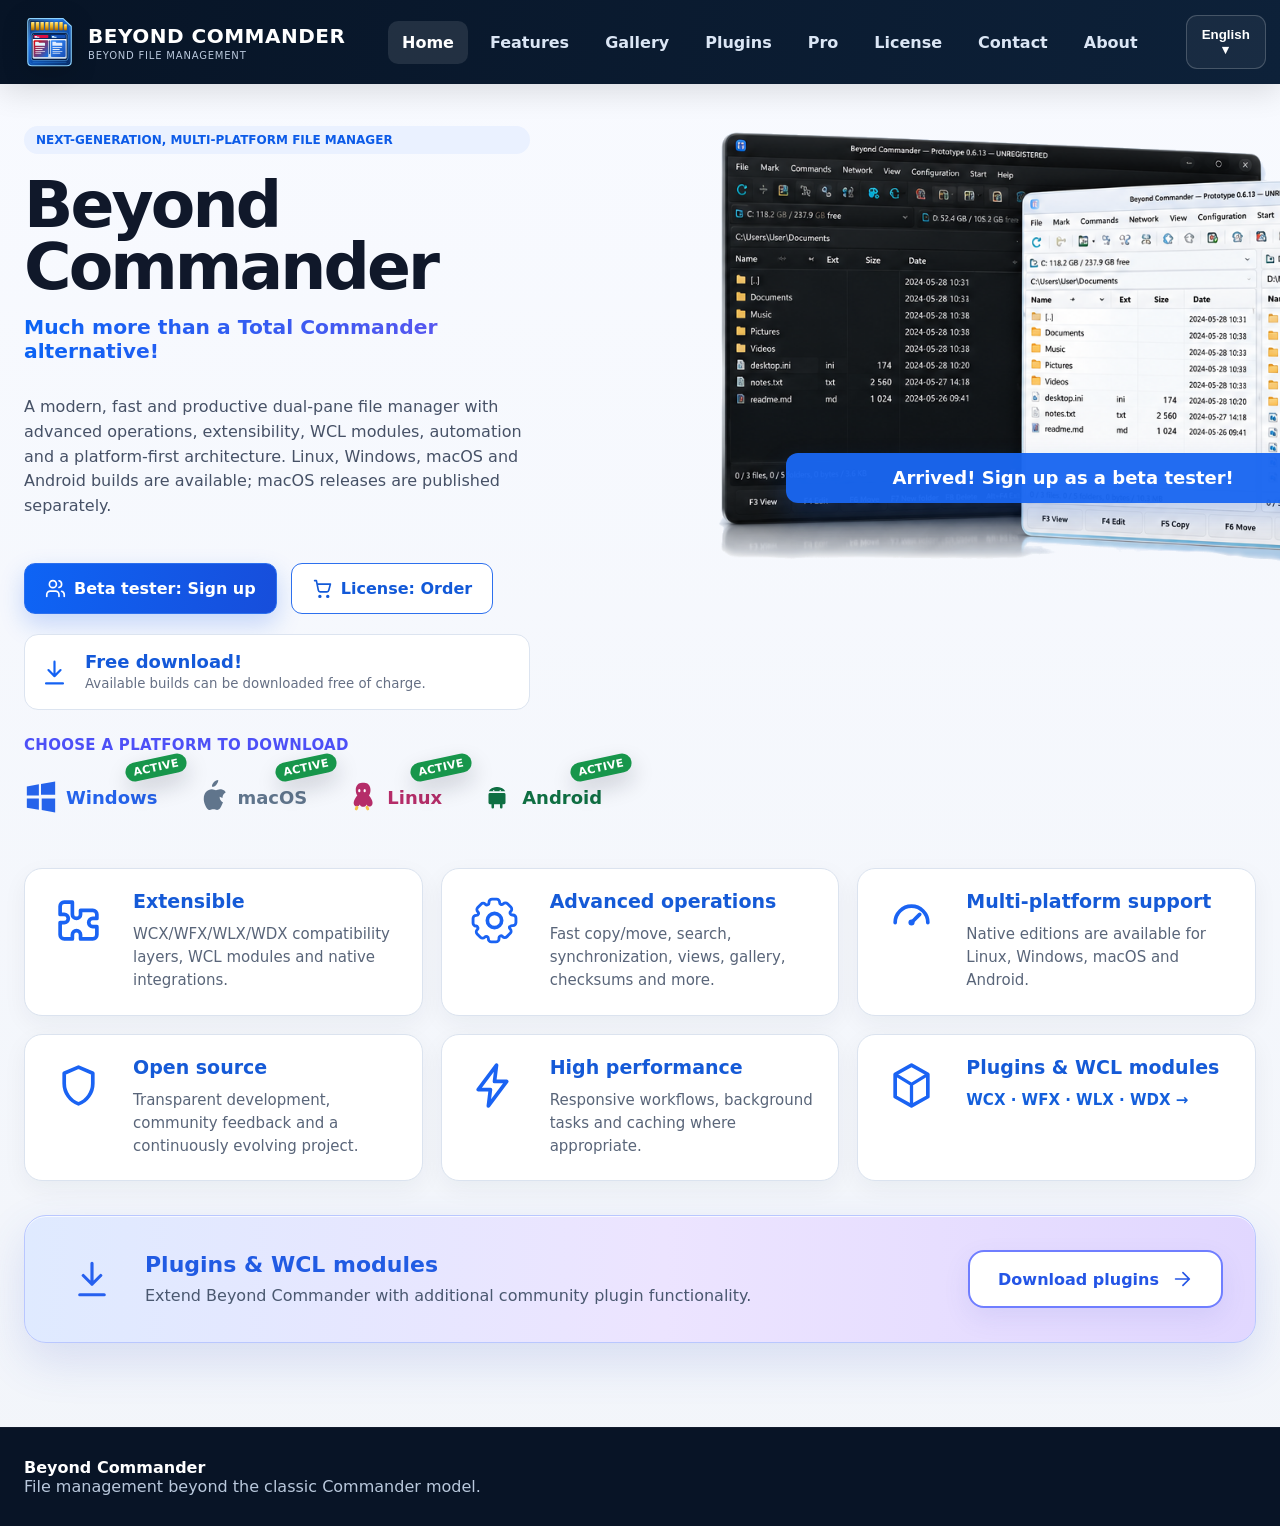
==== commit af91b78b: "Featured pics" ====
--- a/index.html
+++ b/index.html
@@ -1,9 +1,9 @@
-<html lang="en"><head><meta charset="utf-8"><meta name="viewport" content="width=device-width,initial-scale=1"><title>Beyond Commander</title><meta name="description" content="Beyond Commander — a modern, fast and extensible dual-pane file manager for Linux, Windows, macOS and Android."><link rel="canonical" href="https://beyond-commander.github.io/"><meta property="og:type" content="website"><meta property="og:site_name" content="Beyond Commander"><meta property="og:title" content="Beyond Commander"><meta property="og:description" content="A modern, fast and extensible dual-pane file manager for Linux, Windows, macOS and Android."><meta property="og:url" content="https://beyond-commander.github.io/"><meta property="og:image" content="https://beyond-commander.github.io/assets/beyond-commander-social.png"><meta property="og:image:secure_url" content="https://beyond-commander.github.io/assets/beyond-commander-social.png"><meta property="og:image:type" content="image/png"><meta property="og:image:width" content="1200"><meta property="og:image:height" content="630"><meta property="og:image:alt" content="Beyond Commander multi-platform dual-pane file manager"><meta name="twitter:card" content="summary_large_image"><meta name="twitter:title" content="Beyond Commander"><meta name="twitter:description" content="A modern, fast and extensible dual-pane file manager for Linux, Windows, macOS and Android."><meta name="twitter:image" content="https://beyond-commander.github.io/assets/beyond-commander-social.png"><meta name="twitter:image:alt" content="Beyond Commander multi-platform dual-pane file manager"><link rel="icon" href="assets/favicon.ico" sizes="any"><link rel="icon" href="assets/bc2.svg" type="image/svg+xml"><link rel="apple-touch-icon" href="assets/apple-touch-icon.png"><link rel="stylesheet" href="assets/site.css"></head><body><div id="nav"></div><main><section class="hero"><div class="wrap hero-grid"><div class="hero-left"><span class="eyebrow" data-i18n="eyebrow"></span><h1>Beyond Commander</h1><div class="lead gradient" data-i18n="hero2"></div><p class="copy" data-i18n="heroCopy"></p><div class="actions"><a class="btn primary" data-beta target="_blank" rel="noopener"><svg class="btn-icon" viewBox="0 0 24 24" aria-hidden="true"><path d="M16 21v-2a4 4 0 0 0-4-4H6a4 4 0 0 0-4 4v2M9 11a4 4 0 1 0 0-8 4 4 0 0 0 0 8ZM22 21v-2a4 4 0 0 0-3-3.87M16 3.13a4 4 0 0 1 0 7.75"/></svg><span data-i18n="beta"></span></a><span class="btn btn-disabled" aria-disabled="true" title="Coming later"><svg class="btn-icon" viewBox="0 0 24 24" aria-hidden="true"><path d="M3 3h2l2.3 11.2a2 2 0 0 0 2 1.6h7.8a2 2 0 0 0 2-1.6L21 7H6M10 21a1 1 0 1 1-2 0 1 1 0 0 1 2 0ZM19 21a1 1 0 1 1-2 0 1 1 0 0 1 2 0Z"/></svg><span data-i18n="order"></span></span></div><div class="micro-row single-download"><div class="micro-card micro-card-icon free-download-wide free-download-info"><svg class="card-icon" viewBox="0 0 24 24" aria-hidden="true"><path d="M12 3v12M7 10l5 5 5-5M5 21h14"/></svg><div><strong data-i18n="free"></strong><small data-i18n="freeSub"></small></div></div></div><div class="platforms-title" data-i18n="platformsFancy"></div><div class="platforms hero-platforms screenshot-platforms"><a class="platform-chip windows is-active platform-release-link" href="https://github.com/beyond-commander/beyondcmd/releases" target="_blank" rel="noopener" aria-label="Windows releases"><svg viewBox="0 0 24 24" aria-hidden="true"><path fill="currentColor" d="M2 4.5 10.5 3v8H2v-6.5Zm10 5.9V2.8L22 1v9.4h-9.5ZM2 13h8.5v8L2 19.6V13Zm10.5 0H22v10l-9.5-1.8V13Z"/></svg><span data-i18n="windows"></span><span class="status-badge active" data-i18n="active"></span></a><a class="platform-chip macos is-active platform-release-link" href="https://github.com/beyond-commander/beyondcmd.app/releases" target="_blank" rel="noopener" aria-label="macOS releases"><svg viewBox="0 0 24 24" aria-hidden="true"><path fill="currentColor" d="M15.2 3.1c.8-1 1.3-2.2 1.2-3.1-1.2.1-2.5.8-3.3 1.8-.7.8-1.3 2-1.1 3 1.3.1 2.4-.5 3.2-1.7ZM19.4 12.7c0-2.7 2.2-4 2.3-4.1-1.2-1.8-3.2-2-3.9-2-.9-.1-2.4.6-3 .6-.7 0-1.8-.6-2.9-.6-3 0-5.7 2.4-5.7 6.7 0 1.3.2 2.7.8 4 .8 1.9 1.9 4 3.5 3.9.8 0 1.4-.5 2.5-.5s1.7.5 2.6.5c1.6 0 2.6-1.8 3.4-3.7.5-1.1.7-1.7.8-1.8-.1 0-2.4-.9-2.4-3.9Z"/></svg><span data-i18n="macos"></span><span class="status-badge active" data-i18n="active"></span></a><a class="platform-chip linux is-active platform-release-link" href="https://github.com/beyond-commander/beyondcmd/releases" target="_blank" rel="noopener" aria-label="Linux releases"><svg viewBox="0 0 24 24" aria-hidden="true"><path fill="currentColor" d="M12 2c-2.5 0-4.4 2-4.4 5 0 1.7.5 3.1 1.1 4-.6.6-1.2 1.5-1.8 2.6-.8 1.5-1 2.8-.5 3.9.5 1 1.6 1.5 2.7 1.1.6-.2 1-.7 1.3-1.3.2.6.5 1 .9 1.2 1 .5 2 .5 3 0 .4-.2.8-.6.9-1.2.3.6.7 1.1 1.3 1.3 1.1.4 2.2-.1 2.7-1.1.5-1.1.3-2.4-.5-3.9-.6-1.1-1.2-2-1.8-2.6.6-.9 1.1-2.3 1.1-4 0-3-1.9-5-4.4-5Z"/><ellipse cx="10.1" cy="7.5" rx=".8" ry="1.1" fill="#fff"/><ellipse cx="13.9" cy="7.5" rx=".8" ry="1.1" fill="#fff"/><path fill="#f6c54b" d="M8.6 18.2c-.5 0-1 .4-1.2.9l-.4 1c-.2.6.1 1.1.7 1.3.5.2 1.1-.1 1.3-.7l.4-1c.2-.6-.2-1.3-.8-1.5ZM15.4 18.2c-.6.2-1 .9-.8 1.5l.4 1c.2.6.8.9 1.3.7.6-.2.9-.7.7-1.3l-.4-1c-.2-.5-.7-.9-1.2-.9Z"/></svg><span data-i18n="linuxShort"></span><span class="status-badge active" data-i18n="active"></span></a><a class="platform-chip android is-active platform-release-link" href="https://github.com/beyond-commander/beyondcmd/releases" target="_blank" rel="noopener" aria-label="Android releases"><svg viewBox="0 0 24 24" aria-hidden="true"><path fill="currentColor" d="M8.3 6.3 7 4.1m10 2.2 1.3-2.2M7 9.2h10a1 1 0 0 1 1 1v5.9a1 1 0 0 1-1 1h-1.1v2.1a.9.9 0 1 1-1.8 0v-2.1h-4.2v2.1a.9.9 0 1 1-1.8 0v-2.1H7a1 1 0 0 1-1-1v-5.9a1 1 0 0 1 1-1Zm2.2-3.8A7.1 7.1 0 0 1 12 5a7.1 7.1 0 0 1 2.8.4l.9.4a4.5 4.5 0 0 1 2.1 2.1H6.2a4.5 4.5 0 0 1 2.1-2.1l.9-.4Zm.5 1.7a.5.5 0 1 0 0 1 .5.5 0 0 0 0-1Zm4.6 0a.5.5 0 1 0 0 1 .5.5 0 0 0 0-1Z"/></svg><span data-i18n="android"></span><span class="status-badge active" data-i18n="active"></span></a></div></div><div class="deck" data-mock="deck"></div></div></section><section class="section"><div class="wrap">
+<html lang="en"><head><meta charset="utf-8"/><meta content="width=device-width,initial-scale=1" name="viewport"/><title>Beyond Commander</title><meta content="Beyond Commander — a modern, fast and extensible dual-pane file manager for Linux, Windows, macOS and Android." name="description"/><link href="https://beyond-commander.github.io/" rel="canonical"/><meta content="website" property="og:type"/><meta content="Beyond Commander" property="og:site_name"/><meta content="Beyond Commander" property="og:title"/><meta content="A modern, fast and extensible dual-pane file manager for Linux, Windows, macOS and Android." property="og:description"/><meta content="https://beyond-commander.github.io/" property="og:url"/><meta content="https://beyond-commander.github.io/assets/beyond-commander-social.png" property="og:image"/><meta content="https://beyond-commander.github.io/assets/beyond-commander-social.png" property="og:image:secure_url"/><meta content="image/png" property="og:image:type"/><meta content="1200" property="og:image:width"/><meta content="630" property="og:image:height"/><meta content="Beyond Commander multi-platform dual-pane file manager" property="og:image:alt"/><meta content="summary_large_image" name="twitter:card"/><meta content="Beyond Commander" name="twitter:title"/><meta content="A modern, fast and extensible dual-pane file manager for Linux, Windows, macOS and Android." name="twitter:description"/><meta content="https://beyond-commander.github.io/assets/beyond-commander-social.png" name="twitter:image"/><meta content="Beyond Commander multi-platform dual-pane file manager" name="twitter:image:alt"/><link href="assets/favicon.ico" rel="icon" sizes="any"/><link href="assets/bc2.svg" rel="icon" type="image/svg+xml"/><link href="assets/apple-touch-icon.png" rel="apple-touch-icon"/><link href="assets/site.css" rel="stylesheet"/></head><body data-title-i18n="titleHome"><div id="nav"></div><main><section class="hero"><div class="wrap hero-grid"><div class="hero-left"><span class="eyebrow" data-i18n="eyebrow"></span><h1>Beyond Commander</h1><div class="lead gradient" data-i18n="hero2"></div><p class="copy" data-i18n="heroCopy"></p><div class="actions"><a class="btn primary" data-beta="" rel="noopener" target="_blank"><svg aria-hidden="true" class="btn-icon" viewbox="0 0 24 24"><path d="M16 21v-2a4 4 0 0 0-4-4H6a4 4 0 0 0-4 4v2M9 11a4 4 0 1 0 0-8 4 4 0 0 0 0 8ZM22 21v-2a4 4 0 0 0-3-3.87M16 3.13a4 4 0 0 1 0 7.75"></path></svg><span data-i18n="beta"></span></a><span aria-disabled="true" class="btn btn-disabled" data-i18n-title="orderLater" title="Coming later"><svg aria-hidden="true" class="btn-icon" viewbox="0 0 24 24"><path d="M3 3h2l2.3 11.2a2 2 0 0 0 2 1.6h7.8a2 2 0 0 0 2-1.6L21 7H6M10 21a1 1 0 1 1-2 0 1 1 0 0 1 2 0ZM19 21a1 1 0 1 1-2 0 1 1 0 0 1 2 0Z"></path></svg><span data-i18n="order"></span></span></div><div class="micro-row single-download"><div class="micro-card micro-card-icon free-download-wide free-download-info"><svg aria-hidden="true" class="card-icon" viewbox="0 0 24 24"><path d="M12 3v12M7 10l5 5 5-5M5 21h14"></path></svg><div><strong data-i18n="free"></strong><small data-i18n="freeSub"></small></div></div></div><div class="platforms-title" data-i18n="platformsFancy"></div><div class="platforms hero-platforms screenshot-platforms"><a aria-label="Windows releases" class="platform-chip windows is-active platform-release-link" data-i18n-aria-label="releaseWindows" href="https://github.com/beyond-commander/beyondcmd.win/releases" rel="noopener" target="_blank"><svg aria-hidden="true" viewbox="0 0 24 24"><path d="M2 4.5 10.5 3v8H2v-6.5Zm10 5.9V2.8L22 1v9.4h-9.5ZM2 13h8.5v8L2 19.6V13Zm10.5 0H22v10l-9.5-1.8V13Z" fill="currentColor"></path></svg><span data-i18n="windows"></span><span class="status-badge active" data-i18n="active"></span></a><a aria-label="macOS releases" class="platform-chip macos is-active platform-release-link" data-i18n-aria-label="releaseMac" href="https://github.com/beyond-commander/beyondcmd.app/releases" rel="noopener" target="_blank"><svg aria-hidden="true" viewbox="0 0 24 24"><path d="M15.2 3.1c.8-1 1.3-2.2 1.2-3.1-1.2.1-2.5.8-3.3 1.8-.7.8-1.3 2-1.1 3 1.3.1 2.4-.5 3.2-1.7ZM19.4 12.7c0-2.7 2.2-4 2.3-4.1-1.2-1.8-3.2-2-3.9-2-.9-.1-2.4.6-3 .6-.7 0-1.8-.6-2.9-.6-3 0-5.7 2.4-5.7 6.7 0 1.3.2 2.7.8 4 .8 1.9 1.9 4 3.5 3.9.8 0 1.4-.5 2.5-.5s1.7.5 2.6.5c1.6 0 2.6-1.8 3.4-3.7.5-1.1.7-1.7.8-1.8-.1 0-2.4-.9-2.4-3.9Z" fill="currentColor"></path></svg><span data-i18n="macos"></span><span class="status-badge active" data-i18n="active"></span></a><a aria-label="Linux releases" class="platform-chip linux is-active platform-release-link" data-i18n-aria-label="releaseLinux" href="https://github.com/beyond-commander/beyondcmd/releases" rel="noopener" target="_blank"><svg aria-hidden="true" viewbox="0 0 24 24"><path d="M12 2c-2.5 0-4.4 2-4.4 5 0 1.7.5 3.1 1.1 4-.6.6-1.2 1.5-1.8 2.6-.8 1.5-1 2.8-.5 3.9.5 1 1.6 1.5 2.7 1.1.6-.2 1-.7 1.3-1.3.2.6.5 1 .9 1.2 1 .5 2 .5 3 0 .4-.2.8-.6.9-1.2.3.6.7 1.1 1.3 1.3 1.1.4 2.2-.1 2.7-1.1.5-1.1.3-2.4-.5-3.9-.6-1.1-1.2-2-1.8-2.6.6-.9 1.1-2.3 1.1-4 0-3-1.9-5-4.4-5Z" fill="currentColor"></path><ellipse cx="10.1" cy="7.5" fill="#fff" rx=".8" ry="1.1"></ellipse><ellipse cx="13.9" cy="7.5" fill="#fff" rx=".8" ry="1.1"></ellipse><path d="M8.6 18.2c-.5 0-1 .4-1.2.9l-.4 1c-.2.6.1 1.1.7 1.3.5.2 1.1-.1 1.3-.7l.4-1c.2-.6-.2-1.3-.8-1.5ZM15.4 18.2c-.6.2-1 .9-.8 1.5l.4 1c.2.6.8.9 1.3.7.6-.2.9-.7.7-1.3l-.4-1c-.2-.5-.7-.9-1.2-.9Z" fill="#f6c54b"></path></svg><span data-i18n="linuxShort"></span><span class="status-badge active" data-i18n="active"></span></a><a aria-label="Android releases" class="platform-chip android is-active platform-release-link" data-i18n-aria-label="releaseAndroid" href="https://github.com/beyond-commander/beyondcmd.apk/releases" rel="noopener" target="_blank"><svg aria-hidden="true" viewbox="0 0 24 24"><path d="M8.3 6.3 7 4.1m10 2.2 1.3-2.2M7 9.2h10a1 1 0 0 1 1 1v5.9a1 1 0 0 1-1 1h-1.1v2.1a.9.9 0 1 1-1.8 0v-2.1h-4.2v2.1a.9.9 0 1 1-1.8 0v-2.1H7a1 1 0 0 1-1-1v-5.9a1 1 0 0 1 1-1Zm2.2-3.8A7.1 7.1 0 0 1 12 5a7.1 7.1 0 0 1 2.8.4l.9.4a4.5 4.5 0 0 1 2.1 2.1H6.2a4.5 4.5 0 0 1 2.1-2.1l.9-.4Zm.5 1.7a.5.5 0 1 0 0 1 .5.5 0 0 0 0-1Zm4.6 0a.5.5 0 1 0 0 1 .5.5 0 0 0 0-1Z" fill="currentColor"></path></svg><span data-i18n="android"></span><span class="status-badge active" data-i18n="active"></span></a></div></div><div class="deck" data-mock="deck"></div></div></section><section class="section"><div class="wrap">
 <div class="grid home-feature-grid">
-<div class="card home-card"><div class="home-card-ico"><svg class="home-card-icon" viewBox="0 0 24 24" aria-hidden="true"><path d="M9 3H5a2 2 0 0 0-2 2v4h2a2 2 0 1 1 0 4H3v6a2 2 0 0 0 2 2h4v-2a2 2 0 1 1 4 0v2h6a2 2 0 0 0 2-2v-4h-2a2 2 0 1 1 0-4h2V9a2 2 0 0 0-2-2h-6v2a2 2 0 1 1-4 0V3Z" fill="none" stroke="currentColor" stroke-width="1.8" stroke-linecap="round" stroke-linejoin="round"/></svg></div><div><h3 data-i18n="extensibility"></h3><p data-i18n="extensibilityD"></p></div></div>
-<div class="card home-card"><div class="home-card-ico"><svg class="home-card-icon" viewBox="0 0 24 24" aria-hidden="true"><path d="M12 8.5A3.5 3.5 0 1 0 12 15.5A3.5 3.5 0 1 0 12 8.5Z" fill="none" stroke="currentColor" stroke-width="1.8"/><path d="M19.4 15a1 1 0 0 0 .2 1.1l.1.1a1.5 1.5 0 0 1 0 2.1l-1.6 1.6a1.5 1.5 0 0 1-2.1 0l-.1-.1a1 1 0 0 0-1.1-.2 1 1 0 0 0-.6.9V21a1.5 1.5 0 0 1-1.5 1.5h-2.2A1.5 1.5 0 0 1 9 21v-.2a1 1 0 0 0-.6-.9 1 1 0 0 0-1.1.2l-.1.1a1.5 1.5 0 0 1-2.1 0l-1.6-1.6a1.5 1.5 0 0 1 0-2.1l.1-.1a1 1 0 0 0 .2-1.1 1 1 0 0 0-.9-.6H3A1.5 1.5 0 0 1 1.5 13v-2A1.5 1.5 0 0 1 3 9.5h.2a1 1 0 0 0 .9-.6 1 1 0 0 0-.2-1.1l-.1-.1a1.5 1.5 0 0 1 0-2.1L5.4 4a1.5 1.5 0 0 1 2.1 0l.1.1a1 1 0 0 0 1.1.2A1 1 0 0 0 9.3 3.4V3A1.5 1.5 0 0 1 10.8 1.5H13A1.5 1.5 0 0 1 14.5 3v.2a1 1 0 0 0 .6.9 1 1 0 0 0 1.1-.2l.1-.1a1.5 1.5 0 0 1 2.1 0L20 5.4a1.5 1.5 0 0 1 0 2.1l-.1.1a1 1 0 0 0-.2 1.1 1 1 0 0 0 .9.6h.4a1.5 1.5 0 0 1 1.5 1.5V13a1.5 1.5 0 0 1-1.5 1.5h-.4a1 1 0 0 0-.9.5Z" fill="none" stroke="currentColor" stroke-width="1.4" stroke-linecap="round" stroke-linejoin="round"/></svg></div><div><h3 data-i18n="modern"></h3><p data-i18n="modernD"></p></div></div>
-<div class="card home-card"><div class="home-card-ico"><svg class="home-card-icon" viewBox="0 0 24 24" aria-hidden="true"><path d="M20 13a8 8 0 1 0-16 0" fill="none" stroke="currentColor" stroke-width="1.8" stroke-linecap="round"/><path d="M12 13l4-4" fill="none" stroke="currentColor" stroke-width="1.8" stroke-linecap="round"/><circle cx="12" cy="13" r="1.5" fill="currentColor"/></svg></div><div><h3 data-i18n="multiplat"></h3><p data-i18n="multiplatD"></p></div></div>
-<div class="card home-card"><div class="home-card-ico"><svg class="home-card-icon" viewBox="0 0 24 24" aria-hidden="true"><path d="M12 3l7 3v5c0 4.5-2.9 8.5-7 10-4.1-1.5-7-5.5-7-10V6l7-3Z" fill="none" stroke="currentColor" stroke-width="1.8" stroke-linecap="round" stroke-linejoin="round"/></svg></div><div><h3 data-i18n="open"></h3><p data-i18n="openD"></p></div></div>
-<div class="card home-card"><div class="home-card-ico"><svg class="home-card-icon" viewBox="0 0 24 24" aria-hidden="true"><path d="M13 2L4 14h6l-1 8 9-12h-6l1-8Z" fill="none" stroke="currentColor" stroke-width="1.8" stroke-linecap="round" stroke-linejoin="round"/></svg></div><div><h3 data-i18n="perf"></h3><p data-i18n="perfD"></p></div></div>
-<div class="card home-card"><div class="home-card-ico"><svg class="home-card-icon" viewBox="0 0 24 24" aria-hidden="true"><path d="M12 2l8 4.5v11L12 22l-8-4.5v-11L12 2Z" fill="none" stroke="currentColor" stroke-width="1.8" stroke-linejoin="round"/><path d="M12 22V11.5M20 6.5l-8 5-8-5" fill="none" stroke="currentColor" stroke-width="1.6" stroke-linejoin="round"/></svg></div><div><h3>Plugins &amp; WCL modules</h3><p><a class="plugin-link" href="plugins.html">WCX · WFX · WLX · WDX →</a></p></div></div>
-</div><div class="plugin-widget"><div class="plugin-widget-main"><div class="plugin-widget-icon" aria-hidden="true"><svg viewBox="0 0 24 24"><path d="M12 3v12M7 10l5 5 5-5M5 21h14" fill="none" stroke="currentColor" stroke-width="1.8" stroke-linecap="round" stroke-linejoin="round"/></svg></div><div class="plugin-widget-copy"><h3 data-i18n="pluginWidgetTitle"></h3><p data-i18n="pluginWidgetCopy"></p></div></div><a class="plugin-widget-btn" href="plugins.html"><span data-i18n="pluginWidgetButton"></span><svg viewBox="0 0 24 24" aria-hidden="true"><path d="M5 12h14M13 5l7 7-7 7" fill="none" stroke="currentColor" stroke-width="1.8" stroke-linecap="round" stroke-linejoin="round"/></svg></a></div></div></section></main><div id="foot"></div><script src="assets/site.js"></script><script>navEl=document.getElementById('nav');navEl.innerHTML=nav('home');document.getElementById('foot').innerHTML=footer();</script></body></html>
+<div class="card home-card"><div class="home-card-ico"><svg aria-hidden="true" class="home-card-icon" viewbox="0 0 24 24"><path d="M9 3H5a2 2 0 0 0-2 2v4h2a2 2 0 1 1 0 4H3v6a2 2 0 0 0 2 2h4v-2a2 2 0 1 1 4 0v2h6a2 2 0 0 0 2-2v-4h-2a2 2 0 1 1 0-4h2V9a2 2 0 0 0-2-2h-6v2a2 2 0 1 1-4 0V3Z" fill="none" stroke="currentColor" stroke-linecap="round" stroke-linejoin="round" stroke-width="1.8"></path></svg></div><div><h3 data-i18n="extensibility"></h3><p data-i18n="extensibilityD"></p></div></div>
+<div class="card home-card"><div class="home-card-ico"><svg aria-hidden="true" class="home-card-icon" viewbox="0 0 24 24"><path d="M12 8.5A3.5 3.5 0 1 0 12 15.5A3.5 3.5 0 1 0 12 8.5Z" fill="none" stroke="currentColor" stroke-width="1.8"></path><path d="M19.4 15a1 1 0 0 0 .2 1.1l.1.1a1.5 1.5 0 0 1 0 2.1l-1.6 1.6a1.5 1.5 0 0 1-2.1 0l-.1-.1a1 1 0 0 0-1.1-.2 1 1 0 0 0-.6.9V21a1.5 1.5 0 0 1-1.5 1.5h-2.2A1.5 1.5 0 0 1 9 21v-.2a1 1 0 0 0-.6-.9 1 1 0 0 0-1.1.2l-.1.1a1.5 1.5 0 0 1-2.1 0l-1.6-1.6a1.5 1.5 0 0 1 0-2.1l.1-.1a1 1 0 0 0 .2-1.1 1 1 0 0 0-.9-.6H3A1.5 1.5 0 0 1 1.5 13v-2A1.5 1.5 0 0 1 3 9.5h.2a1 1 0 0 0 .9-.6 1 1 0 0 0-.2-1.1l-.1-.1a1.5 1.5 0 0 1 0-2.1L5.4 4a1.5 1.5 0 0 1 2.1 0l.1.1a1 1 0 0 0 1.1.2A1 1 0 0 0 9.3 3.4V3A1.5 1.5 0 0 1 10.8 1.5H13A1.5 1.5 0 0 1 14.5 3v.2a1 1 0 0 0 .6.9 1 1 0 0 0 1.1-.2l.1-.1a1.5 1.5 0 0 1 2.1 0L20 5.4a1.5 1.5 0 0 1 0 2.1l-.1.1a1 1 0 0 0-.2 1.1 1 1 0 0 0 .9.6h.4a1.5 1.5 0 0 1 1.5 1.5V13a1.5 1.5 0 0 1-1.5 1.5h-.4a1 1 0 0 0-.9.5Z" fill="none" stroke="currentColor" stroke-linecap="round" stroke-linejoin="round" stroke-width="1.4"></path></svg></div><div><h3 data-i18n="modern"></h3><p data-i18n="modernD"></p></div></div>
+<div class="card home-card"><div class="home-card-ico"><svg aria-hidden="true" class="home-card-icon" viewbox="0 0 24 24"><path d="M20 13a8 8 0 1 0-16 0" fill="none" stroke="currentColor" stroke-linecap="round" stroke-width="1.8"></path><path d="M12 13l4-4" fill="none" stroke="currentColor" stroke-linecap="round" stroke-width="1.8"></path><circle cx="12" cy="13" fill="currentColor" r="1.5"></circle></svg></div><div><h3 data-i18n="multiplat"></h3><p data-i18n="multiplatD"></p></div></div>
+<div class="card home-card"><div class="home-card-ico"><svg aria-hidden="true" class="home-card-icon" viewbox="0 0 24 24"><path d="M12 3l7 3v5c0 4.5-2.9 8.5-7 10-4.1-1.5-7-5.5-7-10V6l7-3Z" fill="none" stroke="currentColor" stroke-linecap="round" stroke-linejoin="round" stroke-width="1.8"></path></svg></div><div><h3 data-i18n="open"></h3><p data-i18n="openD"></p></div></div>
+<div class="card home-card"><div class="home-card-ico"><svg aria-hidden="true" class="home-card-icon" viewbox="0 0 24 24"><path d="M13 2L4 14h6l-1 8 9-12h-6l1-8Z" fill="none" stroke="currentColor" stroke-linecap="round" stroke-linejoin="round" stroke-width="1.8"></path></svg></div><div><h3 data-i18n="perf"></h3><p data-i18n="perfD"></p></div></div>
+<div class="card home-card"><div class="home-card-ico"><svg aria-hidden="true" class="home-card-icon" viewbox="0 0 24 24"><path d="M12 2l8 4.5v11L12 22l-8-4.5v-11L12 2Z" fill="none" stroke="currentColor" stroke-linejoin="round" stroke-width="1.8"></path><path d="M12 22V11.5M20 6.5l-8 5-8-5" fill="none" stroke="currentColor" stroke-linejoin="round" stroke-width="1.6"></path></svg></div><div><h3 data-i18n="pluginWidgetTitle">Plugins &amp; WCL modules</h3><p><a class="plugin-link" href="plugins.html">WCX · WFX · WLX · WDX →</a></p></div></div>
+</div><div class="plugin-widget"><div class="plugin-widget-main"><div aria-hidden="true" class="plugin-widget-icon"><svg viewbox="0 0 24 24"><path d="M12 3v12M7 10l5 5 5-5M5 21h14" fill="none" stroke="currentColor" stroke-linecap="round" stroke-linejoin="round" stroke-width="1.8"></path></svg></div><div class="plugin-widget-copy"><h3 data-i18n="pluginWidgetTitle"></h3><p data-i18n="pluginWidgetCopy"></p></div></div><a class="plugin-widget-btn" href="plugins.html"><span data-i18n="pluginWidgetButton"></span><svg aria-hidden="true" viewbox="0 0 24 24"><path d="M5 12h14M13 5l7 7-7 7" fill="none" stroke="currentColor" stroke-linecap="round" stroke-linejoin="round" stroke-width="1.8"></path></svg></a></div></div></section></main><div id="foot"></div><script src="assets/site.js"></script><script>navEl=document.getElementById('nav');navEl.innerHTML=nav('home');document.getElementById('foot').innerHTML=footer();</script></body></html>
--- a/assets/site.css
+++ b/assets/site.css
@@ -3169,7 +3169,7 @@
   filter:drop-shadow(0 22px 45px rgba(18,89,195,.22));
 }
 .contact-logo-panel img{
-  width:min(360px,82%);
+  width:min(180px,41%);
   filter:drop-shadow(0 24px 50px rgba(18,89,195,.24));
 }
 .about-layout{
@@ -3252,14 +3252,14 @@
   .about-layout{grid-template-columns:1fr}
   .about-logo-card{display:none}
   .contact-logo-panel{min-height:230px;order:-1}
-  .contact-logo-panel img{width:min(240px,60%)}
+  .contact-logo-panel img{width:min(120px,30%)}
   .about-mission-card{position:static;min-height:0}
 }
 @media(max-width:600px){
   .about-story{padding:24px 22px}
   .contact-line{grid-template-columns:1fr;gap:4px}
   .contact-logo-panel{min-height:190px}
-  .contact-logo-panel img{width:min(190px,58%)}
+  .contact-logo-panel img{width:min(95px,29%)}
 }
 
 /* ==========================================================================\n   Screenshot gallery\n   ========================================================================== */
@@ -3408,7 +3408,7 @@
 .pro-status-dot{width:8px;height:8px;border-radius:50%;background:#e79720;box-shadow:0 0 0 5px rgba(231,151,32,.12)}
 .pro-android-chip{padding:9px 13px;border-radius:999px;background:#edf8f0;border:1px solid #b9e1c4;color:#14713a;font-size:12px;text-transform:uppercase;letter-spacing:.035em}
 .pro-visual{position:relative;perspective:1500px;display:flex;justify-content:center;align-items:flex-start}
-.pro-shot-card{position:relative;width:min(100%,700px);padding:18px;background:#fff;border:1px solid var(--line);border-radius:26px;box-shadow:0 24px 60px rgba(17,35,71,.14);transform:rotateY(-14deg) rotateZ(.35deg);transform-origin:center center}
+.pro-shot-card{position:relative;width:min(100%,350px);padding:18px;background:#fff;border:1px solid var(--line);border-radius:26px;box-shadow:0 24px 60px rgba(17,35,71,.14);transform:rotateY(-14deg) rotateZ(.35deg);transform-origin:center center}
 .pro-shot-card::before{content:"";position:absolute;inset:auto 18px -18px 18px;height:28px;background:rgba(27,67,140,.14);filter:blur(18px);border-radius:50%;z-index:0}
 .pro-shot-card img{position:relative;z-index:1;width:100%;display:block;border-radius:18px}
 .pro-section-lead{max-width:900px}
@@ -3430,3 +3430,175 @@
 @media(max-width:860px){.detail-grid{grid-template-columns:1fr}}
 @media(max-width:650px){.feature-mini-grid,.pro-feature-grid{grid-template-columns:1fr}.pro-shot-card{transform:none;padding:12px;border-radius:18px}.hero-image-card{padding:12px;border-radius:18px}}
 
+
+
+/* Plugins comparison visual */
+.plugins-comparison-card{
+  align-self:start;
+}
+.plugins-comparison-card img{
+  width:100%;
+  height:auto;
+  display:block;
+}
+
+/* Contact: GitHub-only bug reports */
+.bug-report-card{
+  margin:28px 0;
+  padding:24px;
+  border:1px solid #e5bfd0;
+  border-radius:18px;
+  background:linear-gradient(135deg,#fff8fb,#f8fbff);
+  box-shadow:0 8px 24px rgba(62,42,78,.05);
+}
+.bug-report-card h2{
+  margin:0 0 8px;
+}
+.bug-report-card p{
+  margin:0;
+  color:#58657a;
+  line-height:1.6;
+}
+.bug-report-links{
+  display:grid;
+  grid-template-columns:repeat(4,minmax(0,1fr));
+  gap:12px;
+  margin-top:18px;
+}
+.bug-report-links a{
+  display:flex;
+  align-items:center;
+  justify-content:space-between;
+  gap:12px;
+  min-width:0;
+  padding:13px 14px;
+  border:1px solid #d8e0ed;
+  border-radius:12px;
+  background:#fff;
+  color:#23415f;
+  text-decoration:none;
+}
+.bug-report-links a span{
+  color:#64748b;
+  font-size:12px;
+}
+@media(hover:hover) and (pointer:fine){
+  .bug-report-links a:hover{
+    border-color:#aabbd4;
+    transform:translateY(-1px);
+  }
+}
+@media(max-width:860px){
+  .bug-report-links{grid-template-columns:repeat(2,minmax(0,1fr))}
+}
+@media(max-width:520px){
+  .bug-report-links{grid-template-columns:1fr}
+}
+
+
+
+
+/* License artwork: direct image, no generated preview container */
+.license-main-image{
+  display:block;
+  width:100%;
+  height:auto;
+  margin-top:22px;
+  border-radius:18px;
+  box-shadow:0 12px 32px rgba(23,46,86,.10);
+}
+
+
+/* License page image size fix */
+.license-main-image{
+  max-width:760px;
+  width:min(100%, 760px);
+  height:auto;
+  display:block;
+  margin:22px auto 0;
+  border-radius:18px;
+  box-shadow:0 12px 32px rgba(23,46,86,.10);
+}
+
+
+/* Platform chips: full visible button is clickable */
+.platform-chip.platform-release-link{
+  display:inline-flex;
+  align-items:center;
+  gap:8px;
+  cursor:pointer;
+  text-decoration:none;
+}
+.platform-chip.platform-release-link > *{
+  pointer-events:none;
+}
+
+
+/* Beyond Commander 0.7.0 feature highlights */
+.section-v070{
+  padding-top:22px;
+}
+.v070-grid{
+  grid-template-columns:repeat(2,minmax(0,1fr));
+}
+.v070-card p{
+  margin:0;
+  color:#566176;
+  line-height:1.62;
+}
+@media(max-width:860px){
+  .v070-grid{grid-template-columns:1fr}
+}
+
+
+
+/* Homepage hero final balance */
+@media(min-width:1101px){
+  .hero{
+    padding-top:42px !important;
+    padding-bottom:18px !important;
+  }
+
+  .hero-grid{
+    grid-template-columns:minmax(520px,.82fr) minmax(860px,1.18fr) !important;
+    gap:34px !important;
+    align-items:start !important;
+  }
+
+  .hero-left{
+    padding-right:14px !important;
+  }
+
+  .deck{
+    min-height:0 !important;
+    height:auto !important;
+    padding-left:10px !important;
+    margin:0 !important;
+    align-items:flex-start !important;
+  }
+
+  .hero-shot-wrap{
+    width:108% !important;
+    max-width:1060px !important;
+    margin-left:-2% !important;
+    margin-right:0 !important;
+    aspect-ratio:1024 / 524 !important;
+  }
+
+  .hero-shot{
+    width:100% !important;
+    height:100% !important;
+    background-size:contain !important;
+    background-position:center top !important;
+  }
+
+  .hero-shot-overlay{
+    left:19% !important;
+    right:17% !important;
+    bottom:15% !important;
+    padding:15px 18px !important;
+    font-size:clamp(18px,1.25vw,28px) !important;
+    line-height:1.12 !important;
+    border-radius:12px !important;
+  }
+}
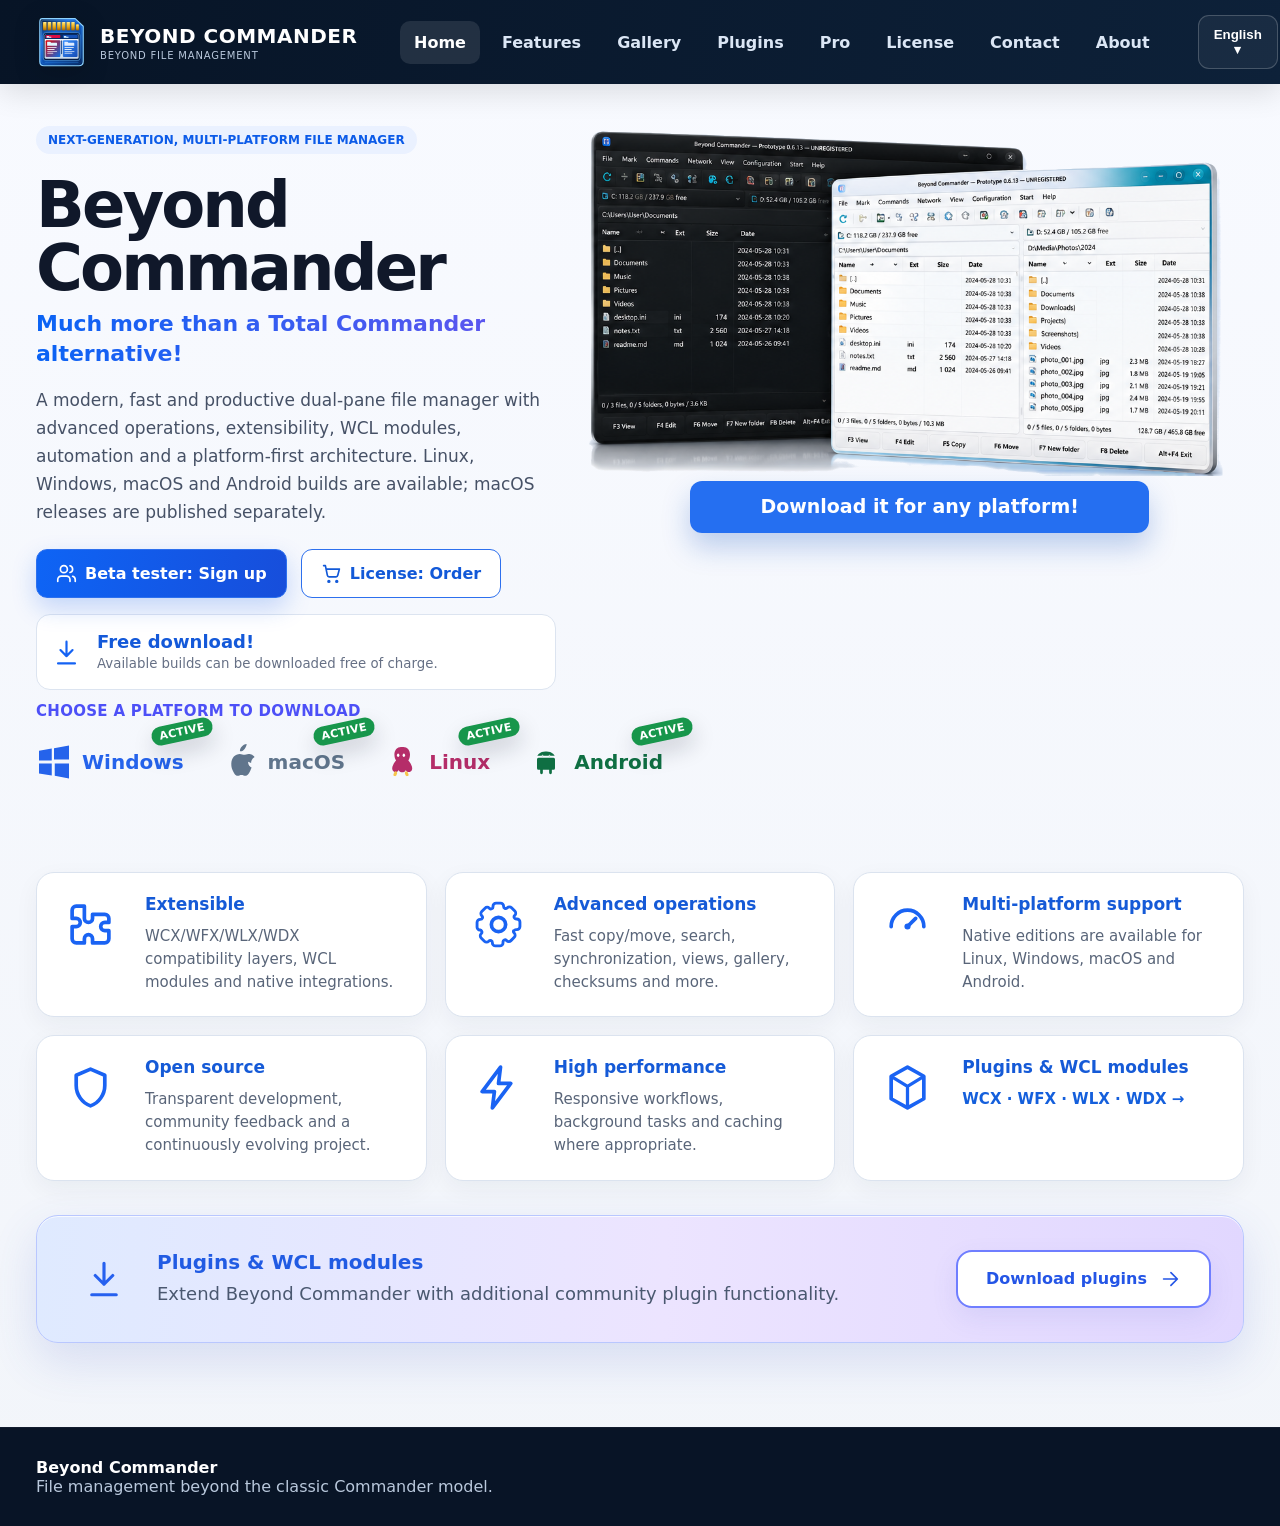
==== commit 21fc5904: "Readme update" ====
--- a/index.html
+++ b/index.html
@@ -1,4 +1,4 @@
-<html lang="en"><head><meta charset="utf-8"/><meta content="width=device-width,initial-scale=1" name="viewport"/><title>Beyond Commander</title><meta content="Beyond Commander — a modern, fast and extensible dual-pane file manager for Linux, Windows, macOS and Android." name="description"/><link href="https://beyond-commander.github.io/" rel="canonical"/><meta content="website" property="og:type"/><meta content="Beyond Commander" property="og:site_name"/><meta content="Beyond Commander" property="og:title"/><meta content="A modern, fast and extensible dual-pane file manager for Linux, Windows, macOS and Android." property="og:description"/><meta content="https://beyond-commander.github.io/" property="og:url"/><meta content="https://beyond-commander.github.io/assets/beyond-commander-social.png" property="og:image"/><meta content="https://beyond-commander.github.io/assets/beyond-commander-social.png" property="og:image:secure_url"/><meta content="image/png" property="og:image:type"/><meta content="1200" property="og:image:width"/><meta content="630" property="og:image:height"/><meta content="Beyond Commander multi-platform dual-pane file manager" property="og:image:alt"/><meta content="summary_large_image" name="twitter:card"/><meta content="Beyond Commander" name="twitter:title"/><meta content="A modern, fast and extensible dual-pane file manager for Linux, Windows, macOS and Android." name="twitter:description"/><meta content="https://beyond-commander.github.io/assets/beyond-commander-social.png" name="twitter:image"/><meta content="Beyond Commander multi-platform dual-pane file manager" name="twitter:image:alt"/><link href="assets/favicon.ico" rel="icon" sizes="any"/><link href="assets/bc2.svg" rel="icon" type="image/svg+xml"/><link href="assets/apple-touch-icon.png" rel="apple-touch-icon"/><link href="assets/site.css" rel="stylesheet"/></head><body data-title-i18n="titleHome"><div id="nav"></div><main><section class="hero"><div class="wrap hero-grid"><div class="hero-left"><span class="eyebrow" data-i18n="eyebrow"></span><h1>Beyond Commander</h1><div class="lead gradient" data-i18n="hero2"></div><p class="copy" data-i18n="heroCopy"></p><div class="actions"><a class="btn primary" data-beta="" rel="noopener" target="_blank"><svg aria-hidden="true" class="btn-icon" viewbox="0 0 24 24"><path d="M16 21v-2a4 4 0 0 0-4-4H6a4 4 0 0 0-4 4v2M9 11a4 4 0 1 0 0-8 4 4 0 0 0 0 8ZM22 21v-2a4 4 0 0 0-3-3.87M16 3.13a4 4 0 0 1 0 7.75"></path></svg><span data-i18n="beta"></span></a><span aria-disabled="true" class="btn btn-disabled" data-i18n-title="orderLater" title="Coming later"><svg aria-hidden="true" class="btn-icon" viewbox="0 0 24 24"><path d="M3 3h2l2.3 11.2a2 2 0 0 0 2 1.6h7.8a2 2 0 0 0 2-1.6L21 7H6M10 21a1 1 0 1 1-2 0 1 1 0 0 1 2 0ZM19 21a1 1 0 1 1-2 0 1 1 0 0 1 2 0Z"></path></svg><span data-i18n="order"></span></span></div><div class="micro-row single-download"><div class="micro-card micro-card-icon free-download-wide free-download-info"><svg aria-hidden="true" class="card-icon" viewbox="0 0 24 24"><path d="M12 3v12M7 10l5 5 5-5M5 21h14"></path></svg><div><strong data-i18n="free"></strong><small data-i18n="freeSub"></small></div></div></div><div class="platforms-title" data-i18n="platformsFancy"></div><div class="platforms hero-platforms screenshot-platforms"><a aria-label="Windows releases" class="platform-chip windows is-active platform-release-link" data-i18n-aria-label="releaseWindows" href="https://github.com/beyond-commander/beyondcmd.win/releases" rel="noopener" target="_blank"><svg aria-hidden="true" viewbox="0 0 24 24"><path d="M2 4.5 10.5 3v8H2v-6.5Zm10 5.9V2.8L22 1v9.4h-9.5ZM2 13h8.5v8L2 19.6V13Zm10.5 0H22v10l-9.5-1.8V13Z" fill="currentColor"></path></svg><span data-i18n="windows"></span><span class="status-badge active" data-i18n="active"></span></a><a aria-label="macOS releases" class="platform-chip macos is-active platform-release-link" data-i18n-aria-label="releaseMac" href="https://github.com/beyond-commander/beyondcmd.app/releases" rel="noopener" target="_blank"><svg aria-hidden="true" viewbox="0 0 24 24"><path d="M15.2 3.1c.8-1 1.3-2.2 1.2-3.1-1.2.1-2.5.8-3.3 1.8-.7.8-1.3 2-1.1 3 1.3.1 2.4-.5 3.2-1.7ZM19.4 12.7c0-2.7 2.2-4 2.3-4.1-1.2-1.8-3.2-2-3.9-2-.9-.1-2.4.6-3 .6-.7 0-1.8-.6-2.9-.6-3 0-5.7 2.4-5.7 6.7 0 1.3.2 2.7.8 4 .8 1.9 1.9 4 3.5 3.9.8 0 1.4-.5 2.5-.5s1.7.5 2.6.5c1.6 0 2.6-1.8 3.4-3.7.5-1.1.7-1.7.8-1.8-.1 0-2.4-.9-2.4-3.9Z" fill="currentColor"></path></svg><span data-i18n="macos"></span><span class="status-badge active" data-i18n="active"></span></a><a aria-label="Linux releases" class="platform-chip linux is-active platform-release-link" data-i18n-aria-label="releaseLinux" href="https://github.com/beyond-commander/beyondcmd/releases" rel="noopener" target="_blank"><svg aria-hidden="true" viewbox="0 0 24 24"><path d="M12 2c-2.5 0-4.4 2-4.4 5 0 1.7.5 3.1 1.1 4-.6.6-1.2 1.5-1.8 2.6-.8 1.5-1 2.8-.5 3.9.5 1 1.6 1.5 2.7 1.1.6-.2 1-.7 1.3-1.3.2.6.5 1 .9 1.2 1 .5 2 .5 3 0 .4-.2.8-.6.9-1.2.3.6.7 1.1 1.3 1.3 1.1.4 2.2-.1 2.7-1.1.5-1.1.3-2.4-.5-3.9-.6-1.1-1.2-2-1.8-2.6.6-.9 1.1-2.3 1.1-4 0-3-1.9-5-4.4-5Z" fill="currentColor"></path><ellipse cx="10.1" cy="7.5" fill="#fff" rx=".8" ry="1.1"></ellipse><ellipse cx="13.9" cy="7.5" fill="#fff" rx=".8" ry="1.1"></ellipse><path d="M8.6 18.2c-.5 0-1 .4-1.2.9l-.4 1c-.2.6.1 1.1.7 1.3.5.2 1.1-.1 1.3-.7l.4-1c.2-.6-.2-1.3-.8-1.5ZM15.4 18.2c-.6.2-1 .9-.8 1.5l.4 1c.2.6.8.9 1.3.7.6-.2.9-.7.7-1.3l-.4-1c-.2-.5-.7-.9-1.2-.9Z" fill="#f6c54b"></path></svg><span data-i18n="linuxShort"></span><span class="status-badge active" data-i18n="active"></span></a><a aria-label="Android releases" class="platform-chip android is-active platform-release-link" data-i18n-aria-label="releaseAndroid" href="https://github.com/beyond-commander/beyondcmd.apk/releases" rel="noopener" target="_blank"><svg aria-hidden="true" viewbox="0 0 24 24"><path d="M8.3 6.3 7 4.1m10 2.2 1.3-2.2M7 9.2h10a1 1 0 0 1 1 1v5.9a1 1 0 0 1-1 1h-1.1v2.1a.9.9 0 1 1-1.8 0v-2.1h-4.2v2.1a.9.9 0 1 1-1.8 0v-2.1H7a1 1 0 0 1-1-1v-5.9a1 1 0 0 1 1-1Zm2.2-3.8A7.1 7.1 0 0 1 12 5a7.1 7.1 0 0 1 2.8.4l.9.4a4.5 4.5 0 0 1 2.1 2.1H6.2a4.5 4.5 0 0 1 2.1-2.1l.9-.4Zm.5 1.7a.5.5 0 1 0 0 1 .5.5 0 0 0 0-1Zm4.6 0a.5.5 0 1 0 0 1 .5.5 0 0 0 0-1Z" fill="currentColor"></path></svg><span data-i18n="android"></span><span class="status-badge active" data-i18n="active"></span></a></div></div><div class="deck" data-mock="deck"></div></div></section><section class="section"><div class="wrap">
+<html lang="en"><head><meta charset="utf-8"/><meta content="width=device-width,initial-scale=1" name="viewport"/><title>Beyond Commander</title><meta content="Beyond Commander — a modern, fast and extensible dual-pane file manager for Linux, Windows, macOS and Android." name="description"/><link href="https://beyond-commander.github.io/" rel="canonical"/><meta content="website" property="og:type"/><meta content="Beyond Commander" property="og:site_name"/><meta content="Beyond Commander" property="og:title"/><meta content="A modern, fast and extensible dual-pane file manager for Linux, Windows, macOS and Android." property="og:description"/><meta content="https://beyond-commander.github.io/" property="og:url"/><meta content="https://beyond-commander.github.io/assets/beyond-commander-social.png" property="og:image"/><meta content="https://beyond-commander.github.io/assets/beyond-commander-social.png" property="og:image:secure_url"/><meta content="image/png" property="og:image:type"/><meta content="1200" property="og:image:width"/><meta content="630" property="og:image:height"/><meta content="Beyond Commander multi-platform dual-pane file manager" property="og:image:alt"/><meta content="summary_large_image" name="twitter:card"/><meta content="Beyond Commander" name="twitter:title"/><meta content="A modern, fast and extensible dual-pane file manager for Linux, Windows, macOS and Android." name="twitter:description"/><meta content="https://beyond-commander.github.io/assets/beyond-commander-social.png" name="twitter:image"/><meta content="Beyond Commander multi-platform dual-pane file manager" name="twitter:image:alt"/><link href="assets/favicon.ico" rel="icon" sizes="any"/><link href="assets/bc2.svg" rel="icon" type="image/svg+xml"/><link href="assets/apple-touch-icon.png" rel="apple-touch-icon"/><link href="assets/site.css" rel="stylesheet"/></head><body data-title-i18n="titleHome"><div id="nav"></div><main><section class="hero"><div class="wrap hero-grid"><div class="hero-left"><span class="eyebrow" data-i18n="eyebrow"></span><h1>Beyond Commander</h1><div class="lead gradient" data-i18n="hero2"></div><p class="copy" data-i18n="heroCopy"></p><div class="actions"><a class="btn primary" data-beta="" rel="noopener" target="_blank"><svg aria-hidden="true" class="btn-icon" viewbox="0 0 24 24"><path d="M16 21v-2a4 4 0 0 0-4-4H6a4 4 0 0 0-4 4v2M9 11a4 4 0 1 0 0-8 4 4 0 0 0 0 8ZM22 21v-2a4 4 0 0 0-3-3.87M16 3.13a4 4 0 0 1 0 7.75"></path></svg><span data-i18n="beta"></span></a><span aria-disabled="true" class="btn btn-disabled" data-i18n-title="orderLater" title="Coming later"><svg aria-hidden="true" class="btn-icon" viewbox="0 0 24 24"><path d="M3 3h2l2.3 11.2a2 2 0 0 0 2 1.6h7.8a2 2 0 0 0 2-1.6L21 7H6M10 21a1 1 0 1 1-2 0 1 1 0 0 1 2 0ZM19 21a1 1 0 1 1-2 0 1 1 0 0 1 2 0Z"></path></svg><span data-i18n="order"></span></span></div><div class="micro-row single-download"><div class="micro-card micro-card-icon free-download-wide free-download-info"><svg aria-hidden="true" class="card-icon" viewbox="0 0 24 24"><path d="M12 3v12M7 10l5 5 5-5M5 21h14"></path></svg><div><strong data-i18n="free"></strong><small data-i18n="freeSub"></small></div></div></div></div><div class="deck" data-mock="deck"></div></div><div class="wrap hero-platform-zone"><div class="platforms-title" data-i18n="platformsFancy"></div><div class="platforms hero-platforms screenshot-platforms"><a aria-label="Windows releases" class="platform-chip windows is-active platform-release-link" data-i18n-aria-label="releaseWindows" href="https://github.com/beyond-commander/beyondcmd.win/releases" rel="noopener" target="_blank"><svg aria-hidden="true" viewbox="0 0 24 24"><path d="M2 4.5 10.5 3v8H2v-6.5Zm10 5.9V2.8L22 1v9.4h-9.5ZM2 13h8.5v8L2 19.6V13Zm10.5 0H22v10l-9.5-1.8V13Z" fill="currentColor"></path></svg><span data-i18n="windows"></span><span class="status-badge active" data-i18n="active"></span></a><a aria-label="macOS releases" class="platform-chip macos is-active platform-release-link" data-i18n-aria-label="releaseMac" href="https://github.com/beyond-commander/beyondcmd.app/releases" rel="noopener" target="_blank"><svg aria-hidden="true" viewbox="0 0 24 24"><path d="M15.2 3.1c.8-1 1.3-2.2 1.2-3.1-1.2.1-2.5.8-3.3 1.8-.7.8-1.3 2-1.1 3 1.3.1 2.4-.5 3.2-1.7ZM19.4 12.7c0-2.7 2.2-4 2.3-4.1-1.2-1.8-3.2-2-3.9-2-.9-.1-2.4.6-3 .6-.7 0-1.8-.6-2.9-.6-3 0-5.7 2.4-5.7 6.7 0 1.3.2 2.7.8 4 .8 1.9 1.9 4 3.5 3.9.8 0 1.4-.5 2.5-.5s1.7.5 2.6.5c1.6 0 2.6-1.8 3.4-3.7.5-1.1.7-1.7.8-1.8-.1 0-2.4-.9-2.4-3.9Z" fill="currentColor"></path></svg><span data-i18n="macos"></span><span class="status-badge active" data-i18n="active"></span></a><a aria-label="Linux releases" class="platform-chip linux is-active platform-release-link" data-i18n-aria-label="releaseLinux" href="https://github.com/beyond-commander/beyondcmd/releases" rel="noopener" target="_blank"><svg aria-hidden="true" viewbox="0 0 24 24"><path d="M12 2c-2.5 0-4.4 2-4.4 5 0 1.7.5 3.1 1.1 4-.6.6-1.2 1.5-1.8 2.6-.8 1.5-1 2.8-.5 3.9.5 1 1.6 1.5 2.7 1.1.6-.2 1-.7 1.3-1.3.2.6.5 1 .9 1.2 1 .5 2 .5 3 0 .4-.2.8-.6.9-1.2.3.6.7 1.1 1.3 1.3 1.1.4 2.2-.1 2.7-1.1.5-1.1.3-2.4-.5-3.9-.6-1.1-1.2-2-1.8-2.6.6-.9 1.1-2.3 1.1-4 0-3-1.9-5-4.4-5Z" fill="currentColor"></path><ellipse cx="10.1" cy="7.5" fill="#fff" rx=".8" ry="1.1"></ellipse><ellipse cx="13.9" cy="7.5" fill="#fff" rx=".8" ry="1.1"></ellipse><path d="M8.6 18.2c-.5 0-1 .4-1.2.9l-.4 1c-.2.6.1 1.1.7 1.3.5.2 1.1-.1 1.3-.7l.4-1c.2-.6-.2-1.3-.8-1.5ZM15.4 18.2c-.6.2-1 .9-.8 1.5l.4 1c.2.6.8.9 1.3.7.6-.2.9-.7.7-1.3l-.4-1c-.2-.5-.7-.9-1.2-.9Z" fill="#f6c54b"></path></svg><span data-i18n="linuxShort"></span><span class="status-badge active" data-i18n="active"></span></a><a aria-label="Android releases" class="platform-chip android is-active platform-release-link" data-i18n-aria-label="releaseAndroid" href="https://github.com/beyond-commander/beyondcmd.apk/releases" rel="noopener" target="_blank"><svg aria-hidden="true" viewbox="0 0 24 24"><path d="M8.3 6.3 7 4.1m10 2.2 1.3-2.2M7 9.2h10a1 1 0 0 1 1 1v5.9a1 1 0 0 1-1 1h-1.1v2.1a.9.9 0 1 1-1.8 0v-2.1h-4.2v2.1a.9.9 0 1 1-1.8 0v-2.1H7a1 1 0 0 1-1-1v-5.9a1 1 0 0 1 1-1Zm2.2-3.8A7.1 7.1 0 0 1 12 5a7.1 7.1 0 0 1 2.8.4l.9.4a4.5 4.5 0 0 1 2.1 2.1H6.2a4.5 4.5 0 0 1 2.1-2.1l.9-.4Zm.5 1.7a.5.5 0 1 0 0 1 .5.5 0 0 0 0-1Zm4.6 0a.5.5 0 1 0 0 1 .5.5 0 0 0 0-1Z" fill="currentColor"></path></svg><span data-i18n="android"></span><span class="status-badge active" data-i18n="active"></span></a></div></div></section><section class="section"><div class="wrap">
 <div class="grid home-feature-grid">
 <div class="card home-card"><div class="home-card-ico"><svg aria-hidden="true" class="home-card-icon" viewbox="0 0 24 24"><path d="M9 3H5a2 2 0 0 0-2 2v4h2a2 2 0 1 1 0 4H3v6a2 2 0 0 0 2 2h4v-2a2 2 0 1 1 4 0v2h6a2 2 0 0 0 2-2v-4h-2a2 2 0 1 1 0-4h2V9a2 2 0 0 0-2-2h-6v2a2 2 0 1 1-4 0V3Z" fill="none" stroke="currentColor" stroke-linecap="round" stroke-linejoin="round" stroke-width="1.8"></path></svg></div><div><h3 data-i18n="extensibility"></h3><p data-i18n="extensibilityD"></p></div></div>
 <div class="card home-card"><div class="home-card-ico"><svg aria-hidden="true" class="home-card-icon" viewbox="0 0 24 24"><path d="M12 8.5A3.5 3.5 0 1 0 12 15.5A3.5 3.5 0 1 0 12 8.5Z" fill="none" stroke="currentColor" stroke-width="1.8"></path><path d="M19.4 15a1 1 0 0 0 .2 1.1l.1.1a1.5 1.5 0 0 1 0 2.1l-1.6 1.6a1.5 1.5 0 0 1-2.1 0l-.1-.1a1 1 0 0 0-1.1-.2 1 1 0 0 0-.6.9V21a1.5 1.5 0 0 1-1.5 1.5h-2.2A1.5 1.5 0 0 1 9 21v-.2a1 1 0 0 0-.6-.9 1 1 0 0 0-1.1.2l-.1.1a1.5 1.5 0 0 1-2.1 0l-1.6-1.6a1.5 1.5 0 0 1 0-2.1l.1-.1a1 1 0 0 0 .2-1.1 1 1 0 0 0-.9-.6H3A1.5 1.5 0 0 1 1.5 13v-2A1.5 1.5 0 0 1 3 9.5h.2a1 1 0 0 0 .9-.6 1 1 0 0 0-.2-1.1l-.1-.1a1.5 1.5 0 0 1 0-2.1L5.4 4a1.5 1.5 0 0 1 2.1 0l.1.1a1 1 0 0 0 1.1.2A1 1 0 0 0 9.3 3.4V3A1.5 1.5 0 0 1 10.8 1.5H13A1.5 1.5 0 0 1 14.5 3v.2a1 1 0 0 0 .6.9 1 1 0 0 0 1.1-.2l.1-.1a1.5 1.5 0 0 1 2.1 0L20 5.4a1.5 1.5 0 0 1 0 2.1l-.1.1a1 1 0 0 0-.2 1.1 1 1 0 0 0 .9.6h.4a1.5 1.5 0 0 1 1.5 1.5V13a1.5 1.5 0 0 1-1.5 1.5h-.4a1 1 0 0 0-.9.5Z" fill="none" stroke="currentColor" stroke-linecap="round" stroke-linejoin="round" stroke-width="1.4"></path></svg></div><div><h3 data-i18n="modern"></h3><p data-i18n="modernD"></p></div></div>
--- a/assets/site.css
+++ b/assets/site.css
@@ -1,12 +1,5 @@
 :root{--bg:#f5f7fb;--paper:#fff;--ink:#10182a;--muted:#667085;--line:#dce4f0;--blue:#1462f3;--header:#071426;--header2:#0d2139;--red:#d92332;--shadow:0 20px 50px rgba(20,38,75,.14)}
-*{box-sizing:border-box}body{margin:0;font-family:Inter,system-ui,-apple-system,"Segoe UI",Roboto,Arial,sans-serif;background:linear-gradient(#f8faff,#f2f5fa);color:var(--ink)}a{color:inherit}.wrap{width:min(1460px,calc(100% - 48px));margin:auto}.site-header{position:sticky;top:0;z-index:50;background:linear-gradient(100deg,var(--header),var(--header2));box-shadow:0 8px 30px rgba(0,0,0,.12)}.navbar{min-height:82px;display:flex;align-items:center;gap:34px}.brand{display:flex;align-items:center;gap:12px;text-decoration:none;color:#fff;min-width:290px}.brandmark{width:46px;height:46px;border-radius:12px;display:grid;place-items:center;background:linear-gradient(135deg,#0c70ff,#7e4eff);font-weight:900}.brand strong{display:block;font-size:20px}.brand small{display:block;color:#b8c6da;text-transform:uppercase;font-size:11px;letter-spacing:.08em}.navlinks{display:flex;gap:8px;align-items:center;justify-content:center;flex:1}.navlinks a,.navlinks span{padding:12px 14px;text-decoration:none;color:#dbe6f5;font-weight:750;border-radius:10px;white-space:nowrap}.navlinks a:hover,.navlinks a.active{background:rgba(255,255,255,.1);color:#fff}.navlinks .disabled{opacity:.35;cursor:not-allowed}.lang{position:relative}.lang>button{border:1px solid rgba(255,255,255,.2);background:rgba(255,255,255,.05);color:#fff;border-radius:11px;padding:11px 15px;font-weight:700;cursor:pointer}.lang-menu{display:none;position:absolute;right:0;top:48px;background:#fff;border:1px solid var(--line);border-radius:12px;box-shadow:var(--shadow);padding:7px;min-width:150px}.lang-menu.open{display:block}.lang-menu button{display:block;width:100%;border:0;background:transparent;padding:10px;text-align:left;cursor:pointer}.hero{padding:56px 0 34px}.hero-grid,.split{display:grid;grid-template-columns:.85fr 1.15fr;gap:38px;align-items:center}.eyebrow{display:inline-flex;padding:7px 12px;border-radius:999px;background:#eaf1ff;color:#0c5be8;font-size:12px;font-weight:900;text-transform:uppercase}.hero h1,.page-hero h1{font-size:clamp(48px,5vw,76px);line-height:.98;margin:20px 0 10px;letter-spacing:-.045em}.page-hero h1{font-size:56px}.gradient{background:linear-gradient(90deg,#0a63f4,#6754ee);-webkit-background-clip:text;background-clip:text;color:transparent}.lead{font-size:22px;font-weight:850;margin:8px 0 16px}.copy{font-size:17px;line-height:1.65;color:#465166;max-width:680px}.actions{display:flex;gap:14px;flex-wrap:wrap;margin:24px 0 16px}.btn{display:inline-flex;align-items:center;justify-content:center;gap:8px;padding:13px 19px;border-radius:11px;border:1px solid #2d70ee;background:#fff;color:#1259d8;text-decoration:none;font-weight:850}.btn.primary{background:linear-gradient(100deg,#0e64f5,#174edb);color:#fff;box-shadow:0 10px 25px rgba(19,93,235,.22)}.micro-row{display:flex;gap:12px;flex-wrap:wrap}.micro-card{background:#fff;border:1px solid var(--line);border-radius:14px;padding:12px 16px;min-width:220px}.micro-card strong{display:block;color:#1459d9;font-size:19px}.micro-card small{color:var(--muted)}.platforms{display:flex;align-items:center;gap:20px;flex-wrap:wrap;margin-top:14px}.platform{display:flex;gap:7px;align-items:center;font-weight:800}.platform.future{color:#9da5b1}.badge-coming{font-size:10px;padding:3px 7px;background:var(--red);color:#fff;border-radius:999px;font-weight:900;text-transform:uppercase}.deck{height:510px;position:relative;perspective:1200px}.bc-card{position:absolute;width:84%;height:385px;right:4%;top:40px;border-radius:13px;overflow:hidden;box-shadow:0 26px 60px rgba(18,32,60,.23);transform-origin:center}.bc-card.green{right:-4%;top:72px;transform:rotateY(-17deg) scale(.88);z-index:1}.bc-card.dark{right:2%;top:58px;transform:rotateY(-12deg) scale(.94);z-index:2}.bc-card.light{right:10%;top:35px;transform:rotateY(-7deg);z-index:3}.bc-card.green .bc-window{--wbg:#0e2b1c;--wfg:#d7ffe5;--wline:#28523b;--bar:#154228;--active:#23643d}.bc-card.dark .bc-window{--wbg:#141a22;--wfg:#e6edf6;--wline:#303944;--bar:#1d2530;--active:#24394f}.bc-card.light .bc-window{--wbg:#fff;--wfg:#18202a;--wline:#d8dde5;--bar:#f4f5f7;--active:#e6effc}.bc-window{height:100%;background:var(--wbg);color:var(--wfg);border:1px solid var(--wline);font-size:10px}.bc-title{height:27px;background:linear-gradient(90deg,#234267,#284e80);color:#fff;display:flex;align-items:center;justify-content:center}.bc-menu,.bc-toolbar,.bc-drive{display:flex;gap:12px;align-items:center;padding:7px 9px;border-bottom:1px solid var(--wline);background:var(--bar)}.bc-menu span{font-weight:750}.bc-toolbar{gap:7px}.tool{width:14px;height:14px;border-radius:3px;background:linear-gradient(135deg,#2a8eff,#5fd4d8);box-shadow:inset 0 0 0 1px rgba(255,255,255,.45)}.bc-drive{justify-content:space-between;padding:5px 9px}.bc-panels{display:grid;grid-template-columns:1fr 1fr;height:238px}.bc-panel{border-right:1px solid var(--wline)}.bc-panel:last-child{border-right:0}.path{padding:6px 8px;background:var(--active);font-weight:850;border-bottom:1px solid var(--wline)}.file-head,.file-row{display:grid;grid-template-columns:1.8fr .55fr .75fr 1fr;gap:4px;padding:4px 6px;border-bottom:1px solid rgba(128,140,160,.12)}.file-head{font-weight:900;background:var(--bar)}.bc-keys{height:37px;display:grid;grid-template-columns:repeat(7,1fr);gap:4px;padding:5px;background:var(--bar);border-top:1px solid var(--wline)}.bc-keys div{display:grid;place-items:center;border:1px solid var(--wline);border-radius:4px;font-size:8px}.soon-overlay{
-position:absolute;z-index:6;left:20%;right:8%;top:235px;text-align:center;
-background:rgba(20,98,243,.84);color:#fff;padding:15px 18px;
-border:1px solid rgba(255,255,255,.42);border-radius:12px;
-font-size:20px;font-weight:900;
-box-shadow:0 12px 32px rgba(20,74,170,.30);
-backdrop-filter:blur(7px);-webkit-backdrop-filter:blur(7px)
-}.section{padding:40px 0}.section h2{font-size:38px;margin:0 0 14px}.grid{display:grid;grid-template-columns:repeat(3,1fr);gap:18px;margin-top:22px}.card,.preview-box{background:#fff;border:1px solid var(--line);border-radius:18px;padding:22px;box-shadow:0 8px 26px rgba(23,46,86,.05)}.card h3{margin:0 0 8px;color:#1558d5}.card p{margin:0;color:#566176;line-height:1.6}.feature-grid{display:grid;grid-template-columns:repeat(4,1fr);gap:14px}.feature{background:#fff;border:1px solid var(--line);border-radius:15px;padding:18px}.feature b{display:block;color:#145ddd;margin-bottom:5px}.feature small{color:#626d80;line-height:1.45}.page-hero{padding:44px 0 22px}.preview-box .bc-card{position:relative;width:100%;height:350px;right:auto!important;top:auto!important;transform:none!important}.table-wrap{overflow:auto;background:#fff;border:1px solid var(--line);border-radius:16px}table{border-collapse:collapse;width:100%;min-width:820px}th,td{padding:14px;border-bottom:1px solid var(--line);text-align:left}th{background:#f4f7fb}.ok{color:#16a34a;font-weight:900}.partial{color:#d97706;font-weight:900}.plugin-link{font-weight:850;color:#145fdc;text-decoration:none}.plugin-link:hover{text-decoration:underline}.note{padding:16px 18px;border-radius:14px;background:#eef4ff;border:1px solid #cddcff;color:#335274}.price-box{font-size:56px;font-weight:950;color:#165fe6}.price-box small{font-size:20px}.checks{display:grid;gap:12px}.check{padding:15px 17px;background:#fff;border:1px solid var(--line);border-radius:13px}.check strong{display:block;color:#155ad7;margin-bottom:4px}.support-grid{display:grid;grid-template-columns:repeat(4,1fr);gap:16px}.cta-strip{display:flex;justify-content:space-between;align-items:center;gap:20px;background:linear-gradient(95deg,#edf4ff,#f7f1ff);border:1px solid #cad8fb;border-radius:18px;padding:22px 26px;margin-top:26px}.footer{margin-top:40px;background:#081426;color:#b9c8dc;padding:30px 0}.footer strong{color:#fff}@media(max-width:1050px){.hero-grid,.split{grid-template-columns:1fr}.grid,.feature-grid,.support-grid{grid-template-columns:repeat(2,1fr)}.navlinks{display:none}.brand{min-width:0}}@media(max-width:650px){.wrap{width:min(100% - 24px,1460px)}.grid,.feature-grid,.support-grid{grid-template-columns:1fr}.deck{height:390px}.bc-card{width:98%;height:300px}.bc-panels{height:168px}.soon-overlay{top:180px;left:8%;right:5%;font-size:15px}.navbar{gap:10px}.brand small{display:none}}
+*{box-sizing:border-box}body{margin:0;font-family:Inter,system-ui,-apple-system,"Segoe UI",Roboto,Arial,sans-serif;background:linear-gradient(#f8faff,#f2f5fa);color:var(--ink)}a{color:inherit}.wrap{width:min(1460px,calc(100% - 48px));margin:auto}.site-header{position:sticky;top:0;z-index:50;background:linear-gradient(100deg,var(--header),var(--header2));box-shadow:0 8px 30px rgba(0,0,0,.12)}.navbar{min-height:82px;display:flex;align-items:center;gap:34px}.brand{display:flex;align-items:center;gap:12px;text-decoration:none;color:#fff;min-width:290px}.brandmark{width:46px;height:46px;border-radius:12px;display:grid;place-items:center;background:linear-gradient(135deg,#0c70ff,#7e4eff);font-weight:900}.brand strong{display:block;font-size:20px}.brand small{display:block;color:#b8c6da;text-transform:uppercase;font-size:11px;letter-spacing:.08em}.navlinks{display:flex;gap:8px;align-items:center;justify-content:center;flex:1}.navlinks a,.navlinks span{padding:12px 14px;text-decoration:none;color:#dbe6f5;font-weight:750;border-radius:10px;white-space:nowrap}.navlinks a:hover,.navlinks a.active{background:rgba(255,255,255,.1);color:#fff}.navlinks .disabled{opacity:.35;cursor:not-allowed}.lang{position:relative}.lang>button{border:1px solid rgba(255,255,255,.2);background:rgba(255,255,255,.05);color:#fff;border-radius:11px;padding:11px 15px;font-weight:700;cursor:pointer}.lang-menu{display:none;position:absolute;right:0;top:48px;background:#fff;border:1px solid var(--line);border-radius:12px;box-shadow:var(--shadow);padding:7px;min-width:150px}.lang-menu.open{display:block}.lang-menu button{display:block;width:100%;border:0;background:transparent;padding:10px;text-align:left;cursor:pointer}.split{display:grid;grid-template-columns:.85fr 1.15fr;gap:38px;align-items:center}.eyebrow{display:inline-flex;padding:7px 12px;border-radius:999px;background:#eaf1ff;color:#0c5be8;font-size:12px;font-weight:900;text-transform:uppercase}.page-hero h1{font-size:clamp(48px,5vw,76px);line-height:.98;margin:20px 0 10px;letter-spacing:-.045em}.page-hero h1{font-size:56px}.gradient{background:linear-gradient(90deg,#0a63f4,#6754ee);-webkit-background-clip:text;background-clip:text;color:transparent}.lead{font-size:22px;font-weight:850;margin:8px 0 16px}.copy{font-size:17px;line-height:1.65;color:#465166;max-width:680px}.actions{display:flex;gap:14px;flex-wrap:wrap;margin:24px 0 16px}.btn{display:inline-flex;align-items:center;justify-content:center;gap:8px;padding:13px 19px;border-radius:11px;border:1px solid #2d70ee;background:#fff;color:#1259d8;text-decoration:none;font-weight:850}.btn.primary{background:linear-gradient(100deg,#0e64f5,#174edb);color:#fff;box-shadow:0 10px 25px rgba(19,93,235,.22)}.micro-row{display:flex;gap:12px;flex-wrap:wrap}.micro-card{background:#fff;border:1px solid var(--line);border-radius:14px;padding:12px 16px;min-width:220px}.micro-card strong{display:block;color:#1459d9;font-size:19px}.micro-card small{color:var(--muted)}.platforms{display:flex;align-items:center;gap:20px;flex-wrap:wrap;margin-top:14px}.platform{display:flex;gap:7px;align-items:center;font-weight:800}.platform.future{color:#9da5b1}.badge-coming{font-size:10px;padding:3px 7px;background:var(--red);color:#fff;border-radius:999px;font-weight:900;text-transform:uppercase}.section{padding:40px 0}.section h2{font-size:38px;margin:0 0 14px}.grid{display:grid;grid-template-columns:repeat(3,1fr);gap:18px;margin-top:22px}.card,.preview-box{background:#fff;border:1px solid var(--line);border-radius:18px;padding:22px;box-shadow:0 8px 26px rgba(23,46,86,.05)}.card h3{margin:0 0 8px;color:#1558d5}.card p{margin:0;color:#566176;line-height:1.6}.feature-grid{display:grid;grid-template-columns:repeat(4,1fr);gap:14px}.feature{background:#fff;border:1px solid var(--line);border-radius:15px;padding:18px}.feature b{display:block;color:#145ddd;margin-bottom:5px}.feature small{color:#626d80;line-height:1.45}.page-hero{padding:44px 0 22px}.table-wrap{overflow:auto;background:#fff;border:1px solid var(--line);border-radius:16px}table{border-collapse:collapse;width:100%;min-width:820px}th,td{padding:14px;border-bottom:1px solid var(--line);text-align:left}th{background:#f4f7fb}.ok{color:#16a34a;font-weight:900}.partial{color:#d97706;font-weight:900}.plugin-link{font-weight:850;color:#145fdc;text-decoration:none}.plugin-link:hover{text-decoration:underline}.note{padding:16px 18px;border-radius:14px;background:#eef4ff;border:1px solid #cddcff;color:#335274}.price-box{font-size:56px;font-weight:950;color:#165fe6}.price-box small{font-size:20px}.checks{display:grid;gap:12px}.check{padding:15px 17px;background:#fff;border:1px solid var(--line);border-radius:13px}.check strong{display:block;color:#155ad7;margin-bottom:4px}.support-grid{display:grid;grid-template-columns:repeat(4,1fr);gap:16px}.cta-strip{display:flex;justify-content:space-between;align-items:center;gap:20px;background:linear-gradient(95deg,#edf4ff,#f7f1ff);border:1px solid #cad8fb;border-radius:18px;padding:22px 26px;margin-top:26px}.footer{margin-top:40px;background:#081426;color:#b9c8dc;padding:30px 0}.footer strong{color:#fff}@media(max-width:1050px){.split{grid-template-columns:1fr}.grid,.feature-grid,.support-grid{grid-template-columns:repeat(2,1fr)}.navlinks{display:none}.brand{min-width:0}}@media(max-width:650px){.wrap{width:min(100% - 24px,1460px)}.grid,.feature-grid,.support-grid{grid-template-columns:1fr}.navbar{gap:10px}.brand small{display:none}}
 
 .platform.active{color:#111827}
 .platform-active-badge{
@@ -18,24 +11,16 @@
 .platform-active-badge .os-ico{filter:none}
 
 /* Match the agreed landing-page composition more closely */
-.hero{padding:44px 0 28px}
-.hero-grid{grid-template-columns:.78fr 1.22fr;gap:28px;align-items:start}
-.hero .copy{max-width:610px}
-.hero .deck{margin-top:-4px}
+
 .micro-row{display:grid;grid-template-columns:repeat(2,minmax(0,1fr));max-width:560px}
 .micro-card{min-width:0}
 @media(max-width:1050px){
-  .hero-grid{grid-template-columns:1fr}
+  
   .micro-row{grid-template-columns:repeat(2,minmax(0,1fr))}
 }
 @media(max-width:650px){
   .micro-row{grid-template-columns:1fr}
 }
-
-
-/* ==========================================================================
-   v3 — approved Beyond Commander landing-page composition
-   ========================================================================== */
 
 .wrap{
   width:min(1540px,calc(100% - 56px));
@@ -71,33 +56,6 @@
   letter-spacing:.08em;
   text-transform:uppercase;
   margin-top:2px;
-}
-
-.hero{
-  padding:42px 0 30px;
-}
-
-.hero-grid{
-  grid-template-columns:minmax(610px,.88fr) minmax(760px,1.12fr);
-  gap:24px;
-  align-items:start;
-}
-
-.hero h1{
-  font-size:clamp(58px,4.7vw,76px);
-  margin-top:20px;
-  max-width:650px;
-}
-
-.hero .lead{
-  font-size:23px;
-  max-width:650px;
-}
-
-.hero .copy{
-  max-width:630px;
-  font-size:16px;
-  line-height:1.56;
 }
 
 .actions{
@@ -182,151 +140,12 @@
 }
 
 /* Larger, clearly separated perspective stack. */
-.deck{
-  height:510px;
-  position:relative;
-  perspective:1650px;
-  perspective-origin:48% 45%;
-  margin-top:-2px;
-  overflow:visible;
-}
-
-.bc-card{
-  position:absolute;
-  width:82%;
-  height:416px;
-  border-radius:14px;
-  overflow:hidden;
-  box-shadow:0 28px 62px rgba(18,32,60,.25);
-  transform-origin:50% 50%;
-  backface-visibility:hidden;
-}
-
-.bc-card.light{
-  right:15%;
-  top:24px;
-  z-index:3;
-  transform:rotateY(-8deg) rotateZ(.15deg);
-}
-
-.bc-card.dark{
-  right:1%;
-  top:48px;
-  z-index:2;
-  transform:rotateY(-14deg) translateZ(-55px) scale(.96);
-}
-
-.bc-card.green{
-  right:-12%;
-  top:76px;
-  z-index:1;
-  transform:rotateY(-18deg) translateZ(-110px) scale(.92);
-}
-
-.bc-window{
-  font-size:10px;
-}
-
-.bc-title{
-  height:28px;
-  font-size:10px;
-}
-
-.bc-menu{
-  min-height:31px;
-  gap:12px;
-  padding:6px 10px;
-}
-
-.bc-toolbar{
-  min-height:34px;
-  padding:5px 9px;
-  gap:5px;
-}
-
-.tool{
-  width:24px;
-  height:22px;
-  border-radius:4px;
-  background:linear-gradient(180deg,rgba(255,255,255,.95),rgba(226,232,240,.92));
-  border:1px solid rgba(88,104,125,.45);
-  box-shadow:0 1px 2px rgba(0,0,0,.08);
-  color:#215e9e;
-  font-size:10px;
-  font-weight:900;
-  display:grid;
-  place-items:center;
-  line-height:1;
-}
-
-.bc-card.dark .tool,
-.bc-card.green .tool{
-  background:rgba(255,255,255,.09);
-  border-color:rgba(255,255,255,.18);
-  color:#9ed8ff;
-  box-shadow:none;
-}
-
-.tool:nth-child(2n){color:#c78a08}
-.tool:nth-child(3n){color:#168a6a}
-.tool:nth-child(5n){color:#b33f55}
-.bc-card.dark .tool:nth-child(2n),
-.bc-card.green .tool:nth-child(2n){color:#ffd36a}
-.bc-card.dark .tool:nth-child(3n),
-.bc-card.green .tool:nth-child(3n){color:#68e6be}
-.bc-card.dark .tool:nth-child(5n),
-.bc-card.green .tool:nth-child(5n){color:#ff8fa3}
 
 .bc-drives{
   display:grid;
   grid-template-columns:1fr 1fr;
   border-bottom:1px solid var(--wline);
   background:var(--bar);
-}
-
-.drivebox{
-  min-width:0;
-  display:grid;
-  grid-template-columns:auto auto 1fr;
-  gap:7px;
-  align-items:center;
-  padding:5px 8px;
-  border-right:1px solid var(--wline);
-  white-space:nowrap;
-  overflow:hidden;
-}
-
-.drivebox:last-child{
-  border-right:0;
-}
-
-.drivebox span:last-child{
-  overflow:hidden;
-  text-overflow:ellipsis;
-  opacity:.86;
-}
-
-.bc-panels{
-  height:253px;
-}
-
-.path{
-  white-space:nowrap;
-  overflow:hidden;
-  text-overflow:ellipsis;
-}
-
-.file-head,.file-row{
-  grid-template-columns:1.65fr .43fr .62fr .90fr;
-  padding:3px 7px;
-  min-height:22px;
-  align-items:center;
-}
-
-.file-row span:first-child{
-  overflow:hidden;
-  text-overflow:ellipsis;
-  white-space:nowrap;
 }
 
 .bc-status{
@@ -347,26 +166,6 @@
   border-right:0;
 }
 
-.bc-keys{
-  height:37px;
-}
-
-.soon-overlay{
-  left:22%;
-  right:10%;
-  top:239px;
-  padding:15px 20px;
-  background:rgba(20,98,243,.84);
-  color:#fff;
-  border:1px solid rgba(255,255,255,.45);
-  border-radius:11px;
-  font-size:20px;
-  letter-spacing:.005em;
-  box-shadow:0 13px 34px rgba(17,74,174,.32);
-  backdrop-filter:blur(7px);
-  -webkit-backdrop-filter:blur(7px);
-}
-
 /* Keep the green active state visually distinct from the red future badges. */
 .platform-active-badge{
   padding:5px 10px;
@@ -390,9 +189,7 @@
 
 /* Responsive: only smaller layouts may wrap the platform row. */
 @media(max-width:1250px){
-  .hero-grid{
-    grid-template-columns:minmax(520px,.9fr) minmax(610px,1.1fr);
-  }
+  
   .hero-platforms{
     gap:9px !important;
   }
@@ -402,13 +199,7 @@
 }
 
 @media(max-width:1050px){
-  .hero-grid{
-    grid-template-columns:1fr;
-  }
-  .deck{
-    height:500px;
-    max-width:900px;
-  }
+
   .hero-platforms{
     flex-wrap:wrap !important;
   }
@@ -425,29 +216,8 @@
   .micro-row{
     grid-template-columns:1fr;
   }
-  .deck{
-    height:395px;
-  }
-  .bc-card{
-    width:94%;
-    height:305px;
-  }
-  .bc-card.light{right:5%;top:12px}
-  .bc-card.dark{right:-3%;top:31px}
-  .bc-card.green{right:-10%;top:49px}
-  .bc-panels{height:167px}
-  .soon-overlay{
-    left:8%;
-    right:6%;
-    top:176px;
-    font-size:15px;
-  }
-}
-
-
-/* ==========================================================================
-   v4 — home feature cards aligned to the approved reference
-   ========================================================================== */
+
+}
 
 .home-feature-grid{
   grid-template-columns:repeat(3,1fr);
@@ -532,30 +302,9 @@
   }
 }
 
-
-/* v6: restore the approved desktop proportions while keeping the valid v4 JS. */
 @media(min-width:1181px){
   .wrap{width:min(1680px,calc(100% - 72px));}
-  .hero{padding:42px 0 18px;}
-  .hero-grid{
-    grid-template-columns:minmax(590px,.82fr) minmax(820px,1.18fr);
-    gap:32px;
-    align-items:start;
-  }
-  .hero h1{
-    font-size:clamp(64px,4.6vw,84px);
-    line-height:.95;
-    max-width:680px;
-  }
-  .hero .lead{font-size:23px;max-width:700px;}
-  .hero .copy{font-size:16.5px;line-height:1.56;max-width:665px;}
-  .deck{height:525px;margin-top:-8px;perspective:1850px;}
-  .bc-card{width:87%;height:430px;}
-  .bc-card.light{right:15%;top:22px;transform:rotateY(-7deg) rotateZ(.12deg);}
-  .bc-card.dark{right:0;top:49px;transform:rotateY(-13deg) translateZ(-60px) scale(.965);}
-  .bc-card.green{right:-14%;top:78px;transform:rotateY(-18deg) translateZ(-116px) scale(.92);}
-  .bc-panels{height:262px;}
-  .soon-overlay{left:23%;right:9%;top:242px;font-size:20px;}
+
   .platforms.hero-platforms{flex-wrap:nowrap!important;gap:16px!important;max-width:720px;}
   .home-feature-grid{grid-template-columns:repeat(3,1fr);gap:18px;}
   .home-card{grid-template-columns:72px 1fr;min-height:140px;padding:22px 24px;}
@@ -563,200 +312,11 @@
   .home-card-icon{width:49px;height:49px;}
 }
 
-
-/* ==========================================================================
-   v7 — BC application mock redesigned to match the real UI more closely
-   ========================================================================== */
-
 /* Wider stage, with the app mock occupying more of the right half */
-.hero-grid{
-  grid-template-columns:minmax(560px,.76fr) minmax(940px,1.24fr);
-  gap:26px;
-}
 
 /* Reverse the perspective direction: the stack now fans to the LEFT. */
-.deck{
-  height:560px;
-  perspective:2200px;
-  perspective-origin:58% 42%;
-}
-
-.bc-card{
-  width:90%;
-  height:470px;
-  border-radius:10px;
-  box-shadow:0 28px 68px rgba(17,31,57,.28);
-}
-
-.bc-card.light{
-  right:8%;
-  top:22px;
-  z-index:3;
-  transform:rotateY(8deg) rotateZ(.1deg);
-}
-
-.bc-card.dark{
-  right:18%;
-  top:46px;
-  z-index:2;
-  transform:rotateY(13deg) translateZ(-58px) scale(.968);
-}
-
-.bc-card.green{
-  right:28%;
-  top:70px;
-  z-index:1;
-  transform:rotateY(18deg) translateZ(-118px) scale(.93);
-}
 
 /* Real BC-like skin */
-.bc-card.light .bc-window{
-  --wbg:#f5f5f5;
-  --wfg:#101820;
-  --wline:#9da7b0;
-  --bar:#ececec;
-  --path:#7b756f;
-  --pathActive:#278fd8;
-  --header:#d1ebfb;
-  --select:#2c8fd8;
-  --selectFg:#fff;
-}
-
-.bc-card.dark .bc-window{
-  --wbg:#1b2633;
-  --wfg:#e4ebf4;
-  --wline:#35506a;
-  --bar:#223142;
-  --path:#2d3c4b;
-  --pathActive:#2e78a7;
-  --header:#314a61;
-  --select:#2f7ab0;
-  --selectFg:#fff;
-}
-
-.bc-card.green .bc-window{
-  --wbg:#153220;
-  --wfg:#e1f3e6;
-  --wline:#2e5e45;
-  --bar:#1f4330;
-  --path:#305241;
-  --pathActive:#1f8f61;
-  --header:#275e45;
-  --select:#1e8c60;
-  --selectFg:#fff;
-}
-
-.bc-window{
-  height:100%;
-  background:var(--wbg);
-  color:var(--wfg);
-  border:1px solid var(--wline);
-  font-size:11px;
-  display:flex;
-  flex-direction:column;
-}
-
-.bc-titlebar{
-  height:30px;
-  background:linear-gradient(180deg,#416ea6,#355f92);
-  color:#fff;
-  display:grid;
-  grid-template-columns:72px 1fr 88px;
-  align-items:center;
-  border-bottom:1px solid rgba(0,0,0,.22);
-  flex:0 0 auto;
-}
-
-.bc-title{
-  height:auto;
-  background:none;
-  display:flex;
-  align-items:center;
-  justify-content:center;
-  font-size:10px;
-  letter-spacing:.02em;
-  font-weight:500;
-}
-
-.bc-win-actions{
-  display:flex;
-  align-items:center;
-  gap:10px;
-  padding:0 10px;
-}
-
-.bc-win-actions.left span{
-  width:14px;
-  height:14px;
-  border-radius:50%;
-  background:#90a6c6;
-  opacity:.9;
-}
-
-.bc-win-actions.right{
-  justify-content:flex-end;
-}
-
-.bc-win-actions.right span{
-  width:17px;
-  height:17px;
-  border-radius:50%;
-  box-shadow:inset 0 0 0 1px rgba(255,255,255,.12);
-}
-.bc-win-actions.right .violet{background:#8451b8}
-.bc-win-actions.right .green{background:#19ac7e}
-.bc-win-actions.right .pink{background:#c53c6f}
-
-.bc-menu{
-  min-height:30px;
-  display:flex;
-  align-items:center;
-  gap:23px;
-  padding:0 12px;
-  background:var(--bar);
-  border-bottom:1px solid var(--wline);
-  font-size:11px;
-}
-
-.bc-menu span{
-  font-weight:500;
-}
-
-.bc-toolbar{
-  min-height:38px;
-  display:flex;
-  align-items:center;
-  gap:4px;
-  padding:0 10px;
-  background:var(--bar);
-  border-bottom:1px solid var(--wline);
-}
-
-.tool{
-  width:23px;
-  height:22px;
-  border-radius:2px;
-  display:grid;
-  place-items:center;
-  background:#f3f3f3;
-  border:1px solid #c3c3c3;
-  color:#4a657d;
-  font-size:11px;
-  font-weight:800;
-  box-shadow:none;
-}
-.bc-card.dark .tool,
-.bc-card.green .tool{
-  background:rgba(255,255,255,.08);
-  border-color:rgba(255,255,255,.12);
-  color:#d8e8f7;
-}
-.tool:nth-child(1),.tool:nth-child(6),.tool:nth-child(14){color:#2f9ed4}
-.tool:nth-child(2),.tool:nth-child(7),.tool:nth-child(8){color:#c28b18}
-.tool:nth-child(4),.tool:nth-child(5),.tool:nth-child(13){color:#4f7fc8}
-.tool:nth-child(9){color:#bb6b1f}
-.tool:nth-child(10){color:#c54b4b}
-.tool:nth-child(11){color:#3c8a56}
 
 .bc-tabs{
   min-height:31px;
@@ -781,7 +341,7 @@
   white-space:nowrap;
 }
 .app-tab::before{
-  content:'▣';
+  content:"▣";
   color:#5b83a8;
   font-size:9px;
 }
@@ -790,10 +350,6 @@
   border-color:#7fa9ca;
   font-weight:700;
 }
-.bc-card.dark .app-tab,
-.bc-card.green .app-tab{
-  background:rgba(255,255,255,.08);
-}
 
 .bc-workarea{
   display:grid;
@@ -801,13 +357,6 @@
   gap:0;
   flex:1 1 auto;
 }
-
-.bc-panel{
-  display:flex;
-  flex-direction:column;
-  border-right:1px solid var(--wline);
-}
-.bc-panel:last-child{border-right:0}
 
 .panel-drive{
   height:29px;
@@ -820,10 +369,7 @@
   border-bottom:1px solid var(--wline);
   font-size:10px;
 }
-.bc-card.dark .panel-drive,
-.bc-card.green .panel-drive{
-  background:rgba(255,255,255,.06);
-}
+
 .drive-sel{
   display:inline-flex;
   align-items:center;
@@ -833,89 +379,6 @@
   border:1px solid #8b949b;
   background:#f6f6f6;
 }
-.bc-card.dark .drive-sel,
-.bc-card.green .drive-sel{
-  background:rgba(255,255,255,.08);
-  border-color:rgba(255,255,255,.18);
-}
-
-.path{
-  height:22px;
-  display:flex;
-  align-items:center;
-  padding:0 8px;
-  background:var(--path);
-  color:#fff;
-  font-weight:700;
-  border-bottom:1px solid var(--wline);
-  white-space:nowrap;
-  overflow:hidden;
-  text-overflow:ellipsis;
-}
-.path.active{
-  background:var(--pathActive);
-}
-
-.file-head{
-  display:grid;
-  grid-template-columns:1.9fr .38fr .50fr .78fr .40fr;
-  gap:0;
-  padding:0;
-  min-height:24px;
-  align-items:center;
-  background:var(--header);
-  border-bottom:1px solid #8fa3b4;
-  font-weight:900;
-  font-size:11px;
-}
-.file-head span{
-  padding:0 6px;
-  border-right:1px solid rgba(90,103,116,.45);
-}
-.file-head span:last-child{border-right:0}
-
-.file-list{
-  flex:1 1 auto;
-  overflow:hidden;
-  background:var(--wbg);
-}
-
-.file-row{
-  display:grid;
-  grid-template-columns:1.9fr .38fr .50fr .78fr .40fr;
-  gap:0;
-  min-height:27px;
-  align-items:center;
-  border-bottom:1px solid rgba(150,160,170,.14);
-}
-.file-row span{
-  padding:0 6px;
-  white-space:nowrap;
-  overflow:hidden;
-  text-overflow:ellipsis;
-}
-.file-row.selected{
-  background:var(--select);
-  color:var(--selectFg);
-}
-.file-row.selected span{
-  color:inherit;
-}
-
-.bc-footer-info{
-  height:28px;
-  display:grid;
-  grid-template-columns:1fr 1fr;
-  align-items:center;
-  background:var(--wbg);
-  border-top:1px solid var(--wline);
-  font-size:10px;
-}
-.bc-footer-info span{
-  padding:0 10px;
-  border-right:1px solid var(--wline);
-}
-.bc-footer-info span:last-child{border-right:0}
 
 .bc-bottom-strip{
   height:24px;
@@ -928,201 +391,20 @@
   border-top:1px solid var(--wline);
   font-size:10px;
 }
-.bc-card.dark .bc-bottom-strip,
-.bc-card.green .bc-bottom-strip{
-  background:rgba(255,255,255,.05);
-}
-
-.bc-keys{
-  height:31px;
-  display:grid;
-  grid-template-columns:repeat(7,1fr);
-  gap:2px;
-  padding:0 6px 6px;
-  background:var(--wbg);
-  border-top:1px solid var(--wline);
-}
-.bc-keys div{
-  height:24px;
-  display:grid;
-  place-items:center;
-  border:1px solid #9a9a9a;
-  border-radius:0;
-  background:#ececec;
-  font-size:10px;
-}
-.bc-card.dark .bc-keys div,
-.bc-card.green .bc-keys div{
-  background:rgba(255,255,255,.08);
-  border-color:rgba(255,255,255,.14);
-}
-
-.soon-overlay{
-  left:19%;
-  right:15%;
-  top:246px;
-  background:rgba(31,110,242,.86);
-  color:#fff;
-  border:1px solid rgba(255,255,255,.46);
-  box-shadow:0 13px 34px rgba(19,85,199,.32);
-  backdrop-filter:blur(6px);
-  -webkit-backdrop-filter:blur(6px);
-}
 
 /* Make the hero match the approved card section proportions more closely. */
-.hero + .section{
-  padding-top:2px;
-}
-
-@media(max-width:1500px){
-  .deck{height:530px}
-  .bc-card{height:442px}
-  .bc-card.green{right:23%}
-  .bc-card.dark{right:14%}
-  .bc-card.light{right:6%}
-  .file-row{min-height:24px}
-}
-
-@media(max-width:1180px){
-  .deck{
-    max-width:980px;
-  }
-}
 
 @media(max-width:760px){
-  .bc-card{
-    width:96%;
-    height:330px;
-  }
-  .bc-card.light{right:2%;top:10px}
-  .bc-card.dark{right:10%;top:28px}
-  .bc-card.green{right:18%;top:44px}
-  .bc-titlebar{grid-template-columns:42px 1fr 60px}
-  .bc-menu{gap:10px;font-size:9px}
+
   .bc-tabs{display:none}
-  .file-head,.file-row{grid-template-columns:1.7fr .42fr .58fr .82fr .42fr}
-  .soon-overlay{top:182px;left:8%;right:8%;font-size:15px}
-}
-
-
-/* ==========================================================================
-   v8 — BC mock closer to the supplied screenshot + corrected card flow
-   ========================================================================== */
+
+}
 
 /* Keep the application preview on the right and prevent overlap with left content. */
-.hero-grid{
-  grid-template-columns:minmax(560px,.80fr) minmax(860px,1.20fr);
-  gap:32px;
-  align-items:start;
-}
-
-.deck{
-  height:590px;
-  margin-top:8px;
-  perspective:2300px;
-  perspective-origin:40% 36%;
-  overflow:visible;
-  position:relative;
-}
 
 /* Cards now cascade downwards to the RIGHT, not into the content block. */
-.bc-card{
-  position:absolute;
-  width:84%;
-  height:510px;
-  left:0;
-  right:auto;
-  border-radius:8px;
-  overflow:hidden;
-  box-shadow:0 28px 72px rgba(17,31,57,.28);
-  transform-origin:center;
-}
-
-.bc-card.light{
-  left:12%;
-  top:6px;
-  z-index:3;
-  transform:rotateY(-7deg) rotateZ(.08deg);
-}
-
-.bc-card.dark{
-  left:20%;
-  top:28px;
-  z-index:2;
-  transform:rotateY(-12deg) translateZ(-48px) scale(.965);
-}
-
-.bc-card.green{
-  left:28%;
-  top:50px;
-  z-index:1;
-  transform:rotateY(-17deg) translateZ(-96px) scale(.93);
-}
 
 /* Window theme closer to the actual Beyond Commander screenshot. */
-.bc-card.light .bc-window{
-  --wbg:#f5f5f5;
-  --wfg:#111a21;
-  --wline:#98a3ae;
-  --bar:#efefef;
-  --tab:#d9dfe4;
-  --path:#6e6861;
-  --pathActive:#2b90d8;
-  --header:#cdebf9;
-  --select:#2b8fd8;
-  --selectFg:#fff;
-  --key:#ececec;
-}
-
-.bc-card.dark .bc-window{
-  --wbg:#17202a;
-  --wfg:#e7edf5;
-  --wline:#344a5e;
-  --bar:#202d39;
-  --tab:#2b3948;
-  --path:#394958;
-  --pathActive:#2f84b7;
-  --header:#355064;
-  --select:#2f7fb6;
-  --selectFg:#fff;
-  --key:#273440;
-}
-
-.bc-card.green .bc-window{
-  --wbg:#163021;
-  --wfg:#e3f4e7;
-  --wline:#2f6147;
-  --bar:#1e4230;
-  --tab:#28533d;
-  --path:#2f5440;
-  --pathActive:#218c61;
-  --header:#2a6347;
-  --select:#22895f;
-  --selectFg:#fff;
-  --key:#264636;
-}
-
-.bc-window{
-  height:100%;
-  background:var(--wbg);
-  color:var(--wfg);
-  border:1px solid var(--wline);
-  display:flex;
-  flex-direction:column;
-  font-size:11px;
-}
-
-.bc-titlebar{
-  height:31px;
-  display:grid;
-  grid-template-columns:26px 1fr 72px;
-  align-items:center;
-  padding:0 8px;
-  background:linear-gradient(180deg,#4672ab,#345f92);
-  color:#fff;
-  border-bottom:1px solid rgba(0,0,0,.22);
-  flex:0 0 auto;
-}
 
 .bc-appicon{
   width:16px;
@@ -1131,88 +413,6 @@
   background:linear-gradient(180deg,#6ea9ff,#355dd8);
   box-shadow:inset 0 0 0 1px rgba(255,255,255,.35);
 }
-
-.bc-title{
-  background:none;
-  height:auto;
-  display:flex;
-  align-items:center;
-  justify-content:center;
-  font-size:10px;
-  font-weight:500;
-  letter-spacing:.02em;
-}
-
-.bc-win-actions{
-  display:flex;
-  justify-content:flex-end;
-  gap:8px;
-}
-.bc-win-actions span{
-  width:12px;
-  height:12px;
-  border-radius:50%;
-}
-.bc-win-actions .violet{background:#8550b9}
-.bc-win-actions .green{background:#19af80}
-.bc-win-actions .pink{background:#ce4475}
-
-.bc-menu{
-  min-height:29px;
-  display:flex;
-  align-items:center;
-  gap:20px;
-  padding:0 10px;
-  background:var(--bar);
-  border-bottom:1px solid var(--wline);
-  font-size:11px;
-}
-.bc-menu span{font-weight:500}
-
-.bc-toolbar{
-  min-height:39px;
-  display:flex;
-  align-items:center;
-  gap:4px;
-  padding:0 10px;
-  background:var(--bar);
-  border-bottom:1px solid var(--wline);
-}
-.tool{
-  width:24px;
-  height:22px;
-  display:grid;
-  place-items:center;
-  border-radius:2px;
-  background:#f7f7f7;
-  border:1px solid #c8c8c8;
-  color:#49627b;
-  font-size:11px;
-  font-weight:800;
-  box-shadow:none;
-}
-.sep{
-  width:1px;
-  height:24px;
-  background:rgba(120,130,140,.72);
-  margin:0 3px;
-}
-.bc-card.dark .tool,.bc-card.green .tool{
-  background:rgba(255,255,255,.08);
-  border-color:rgba(255,255,255,.12);
-  color:#d8e7f6;
-}
-.bc-card.dark .sep,.bc-card.green .sep{
-  background:rgba(255,255,255,.18);
-}
-.tool.cyan{color:#2f9bd0}
-.tool.amber{color:#c8941a}
-.tool.blue{color:#537cc8}
-.tool.orange{color:#ba6f1e}
-.tool.red{color:#c04b4b}
-.tool.green{color:#3f8d58}
-.tool.gray{color:#687786}
-.tool.sand{color:#8d7a4b}
 
 .bc-tabs{
   min-height:31px;
@@ -1235,7 +435,7 @@
   font-size:10px;
 }
 .app-tab::before{
-  content:'▣';
+  content:"▣";
   color:#5a86ae;
   font-size:9px;
 }
@@ -1244,28 +444,6 @@
   border-color:#7ea9cb;
   font-weight:700;
 }
-.bc-card.dark .app-tab.active,
-.bc-card.green .app-tab.active{
-  background:rgba(120,180,220,.20);
-  border-color:rgba(255,255,255,.22);
-}
-
-.bc-panelshell{
-  display:grid;
-  grid-template-columns:1fr 34px 1fr;
-  flex:1 1 auto;
-  min-height:0;
-}
-
-.bc-panel{
-  display:flex;
-  flex-direction:column;
-  min-width:0;
-  border-right:1px solid var(--wline);
-}
-.bc-panelshell .bc-panel:last-child{
-  border-right:0;
-}
 
 .panel-drive{
   height:28px;
@@ -1278,10 +456,7 @@
   border-bottom:1px solid var(--wline);
   font-size:10px;
 }
-.bc-card.dark .panel-drive,
-.bc-card.green .panel-drive{
-  background:rgba(255,255,255,.06);
-}
+
 .drive-sel{
   display:inline-flex;
   align-items:center;
@@ -1292,65 +467,6 @@
   background:#f8f8f8;
   font-size:10px;
 }
-.bc-card.dark .drive-sel,.bc-card.green .drive-sel{
-  background:rgba(255,255,255,.08);
-  border-color:rgba(255,255,255,.18);
-}
-
-.path{
-  height:22px;
-  display:flex;
-  align-items:center;
-  padding:0 8px;
-  background:var(--path);
-  color:#fff;
-  font-weight:700;
-  border-bottom:1px solid var(--wline);
-  white-space:nowrap;
-  overflow:hidden;
-  text-overflow:ellipsis;
-}
-.path.active{background:var(--pathActive)}
-
-.file-head{
-  display:grid;
-  grid-template-columns:1.8fr .33fr .50fr .76fr .36fr;
-  align-items:center;
-  min-height:24px;
-  background:var(--header);
-  border-bottom:1px solid #90a5b7;
-  font-weight:900;
-  font-size:11px;
-}
-.file-head span{
-  padding:0 6px;
-  border-right:1px solid rgba(100,115,128,.44);
-}
-.file-head span:last-child{border-right:0}
-
-.file-list{
-  flex:1 1 auto;
-  overflow:hidden;
-  background:var(--wbg);
-}
-.file-row{
-  display:grid;
-  grid-template-columns:1.8fr .33fr .50fr .76fr .36fr;
-  align-items:center;
-  min-height:27px;
-  border-bottom:1px solid rgba(150,160,170,.14);
-  font-size:11px;
-}
-.file-row span{
-  padding:0 6px;
-  white-space:nowrap;
-  overflow:hidden;
-  text-overflow:ellipsis;
-}
-.file-row.selected{
-  background:var(--select);
-  color:var(--selectFg);
-}
 
 .bc-midtools{
   display:flex;
@@ -1371,25 +487,6 @@
   color:#8f6f29;
   font-size:14px;
 }
-.bc-card.dark .bc-midtools span,
-.bc-card.green .bc-midtools span{
-  color:#d7e4f2;
-}
-
-.bc-footer-info{
-  height:27px;
-  display:grid;
-  grid-template-columns:1fr 1fr;
-  align-items:center;
-  background:var(--wbg);
-  border-top:1px solid var(--wline);
-  font-size:10px;
-}
-.bc-footer-info span{
-  padding:0 10px;
-  border-right:1px solid var(--wline);
-}
-.bc-footer-info span:last-child{border-right:0}
 
 .bc-panel-tools{
   height:27px;
@@ -1401,10 +498,7 @@
   border-top:1px solid var(--wline);
   font-size:10px;
 }
-.bc-card.dark .bc-panel-tools,
-.bc-card.green .bc-panel-tools{
-  background:rgba(255,255,255,.05);
-}
+
 .bc-panel-tools .left,
 .bc-panel-tools .right{
   display:flex;
@@ -1422,7 +516,7 @@
   border-radius:9px;
 }
 .bc-panel-tools .slider::after{
-  content:'';
+  content:"";
   width:10px;
   height:10px;
   border-radius:2px;
@@ -1443,156 +537,23 @@
   border-top:1px solid var(--wline);
   font-size:10px;
 }
-.bc-card.dark .bc-cmdline,
-.bc-card.green .bc-cmdline{
-  background:rgba(255,255,255,.05);
-}
-
-.bc-keys{
-  height:31px;
-  display:grid;
-  grid-template-columns:repeat(7,1fr);
-  gap:2px;
-  padding:0 6px 6px;
-  background:var(--wbg);
-  border-top:1px solid var(--wline);
-}
-.bc-keys div{
-  height:24px;
-  display:grid;
-  place-items:center;
-  background:var(--key);
-  border:1px solid #9a9a9a;
-  font-size:10px;
-}
-.bc-card.dark .bc-keys div,
-.bc-card.green .bc-keys div{
-  border-color:rgba(255,255,255,.16);
-}
 
 /* Overlay centered inside the main/front app card only. */
-.soon-overlay{
-  left:30%;
-  right:11%;
-  top:246px;
-  background:rgba(30,109,241,.86);
-  color:#fff;
-  border:1px solid rgba(255,255,255,.44);
-  box-shadow:0 12px 34px rgba(20,83,192,.28);
-}
 
 /* Slightly lower the feature cards area so the hero has breathing room. */
-.hero + .section{
-  padding-top:12px;
-}
-
-@media(max-width:1500px){
-  .hero-grid{
-    grid-template-columns:minmax(520px,.82fr) minmax(720px,1.18fr);
-  }
-  .deck{height:560px}
-  .bc-card{height:470px;width:86%}
-  .bc-card.light{left:8%}
-  .bc-card.dark{left:16%}
-  .bc-card.green{left:24%}
-  .soon-overlay{top:226px}
-}
-
-@media(max-width:1180px){
-  .hero-grid{grid-template-columns:1fr}
-  .deck{height:520px;max-width:980px;margin:0 auto}
-}
 
 @media(max-width:760px){
-  .deck{height:390px}
-  .bc-card{
-    width:96%;
-    height:330px;
-  }
-  .bc-card.light{left:0;top:8px}
-  .bc-card.dark{left:6%;top:24px}
-  .bc-card.green{left:12%;top:40px}
-  .bc-menu{gap:10px;font-size:9px}
+
   .bc-tabs{display:none}
-  .bc-panelshell{grid-template-columns:1fr 20px 1fr}
+  
   .bc-midtools{padding-top:54px;gap:6px}
   .bc-panel-tools,.bc-cmdline{display:none}
-  .file-head,.file-row{grid-template-columns:1.55fr .28fr .45fr .70fr .34fr}
-  .soon-overlay{left:16%;right:10%;top:178px;font-size:15px}
-}
-
-
-/* ==========================================================================
-   v9 — bottom-to-top card stack + denser filesystem like the reference
-   ========================================================================== */
-
-.hero-grid{
-  grid-template-columns:minmax(560px,.80fr) minmax(860px,1.20fr);
-  gap:32px;
-  align-items:start;
-}
-
-.deck{
-  height:600px;
-  margin-top:8px;
-  perspective:2300px;
-  perspective-origin:40% 42%;
-  overflow:visible;
-  position:relative;
+
 }
 
 /* Bottom-to-top cascade: front card sits lower, rear cards rise upward. */
-.bc-card{
-  position:absolute;
-  width:84%;
-  height:520px;
-  left:0;
-  right:auto;
-  border-radius:8px;
-  overflow:hidden;
-  box-shadow:0 28px 72px rgba(17,31,57,.28);
-  transform-origin:center;
-}
-
-.bc-card.light{
-  left:12%;
-  top:54px;
-  z-index:3;
-  transform:rotateY(-7deg) rotateZ(.08deg);
-}
-
-.bc-card.dark{
-  left:20%;
-  top:30px;
-  z-index:2;
-  transform:rotateY(-12deg) translateZ(-48px) scale(.965);
-}
-
-.bc-card.green{
-  left:28%;
-  top:8px;
-  z-index:1;
-  transform:rotateY(-17deg) translateZ(-96px) scale(.93);
-}
 
 /* Increase file density to better match the supplied screenshot. */
-.bc-window{
-  font-size:10px;
-}
-
-.bc-titlebar{
-  height:29px;
-}
-
-.bc-menu{
-  min-height:27px;
-  gap:18px;
-  font-size:10px;
-}
-
-.bc-toolbar{
-  min-height:36px;
-}
 
 .bc-tabs{
   min-height:29px;
@@ -1601,10 +562,6 @@
 .app-tab{
   height:20px;
   font-size:9px;
-}
-
-.bc-panelshell{
-  grid-template-columns:1fr 28px 1fr;
 }
 
 .panel-drive{
@@ -1619,21 +576,6 @@
   font-size:9px;
 }
 
-.path{
-  height:18px;
-  font-size:10px;
-}
-
-.file-head{
-  min-height:21px;
-  font-size:10px;
-}
-
-.file-row{
-  min-height:22px;
-  font-size:10px;
-}
-
 .bc-midtools{
   padding-top:64px;
   gap:8px;
@@ -1645,11 +587,6 @@
   font-size:13px;
 }
 
-.bc-footer-info{
-  height:24px;
-  font-size:9px;
-}
-
 .bc-panel-tools{
   height:24px;
   font-size:9px;
@@ -1660,96 +597,17 @@
   font-size:9px;
 }
 
-.bc-keys{
-  height:28px;
-}
-
-.bc-keys div{
-  height:21px;
-  font-size:9px;
-}
-
 /* Keep the callout centered within the front card. */
-.soon-overlay{
-  left:30%;
-  right:11%;
-  top:250px;
-}
-
-@media(max-width:1500px){
-  .deck{height:570px}
-  .bc-card{height:492px;width:86%}
-  .bc-card.light{left:8%;top:46px}
-  .bc-card.dark{left:16%;top:24px}
-  .bc-card.green{left:24%;top:4px}
-  .soon-overlay{top:236px}
-}
-
-@media(max-width:1180px){
-  .hero-grid{grid-template-columns:1fr}
-  .deck{height:520px;max-width:980px;margin:0 auto}
-}
 
 @media(max-width:760px){
-  .deck{height:390px}
-  .bc-card{width:96%;height:336px}
-  .bc-card.light{left:0;top:34px}
-  .bc-card.dark{left:6%;top:18px}
-  .bc-card.green{left:12%;top:4px}
-  .bc-panelshell{grid-template-columns:1fr 18px 1fr}
+
   .bc-midtools{padding-top:48px;gap:5px}
-  .file-head,.file-row{grid-template-columns:1.55fr .28fr .45fr .70fr .34fr}
-  .soon-overlay{left:16%;right:10%;top:178px;font-size:15px}
-}
-
-
-/* ==========================================================================
-   v10 — more visible themed cards + denser panel listing
-   ========================================================================== */
+
+}
 
 /* Reveal more of the dark and green theme cards behind the front window. */
-.deck{
-  height:610px;
-}
-
-.bc-card{
-  width:79%;
-  height:525px;
-}
-
-.bc-card.light{
-  left:4%;
-  top:64px;
-}
-
-.bc-card.dark{
-  left:14%;
-  top:34px;
-}
-
-.bc-card.green{
-  left:24%;
-  top:4px;
-}
 
 /* Make the file area visually denser, closer to the supplied BC screenshot. */
-.bc-window{
-  font-size:9px;
-}
-
-.bc-titlebar{
-  height:28px;
-}
-
-.bc-menu{
-  min-height:25px;
-  gap:16px;
-  font-size:9px;
-}
-
-.bc-toolbar{
-  min-height:34px;
-}
 
 .bc-tabs{
   min-height:27px;
@@ -1762,10 +620,6 @@
   padding:0 8px;
 }
 
-.bc-panelshell{
-  grid-template-columns:1fr 26px 1fr;
-}
-
 .panel-drive{
   height:22px;
   font-size:8px;
@@ -1778,27 +632,6 @@
   font-size:8px;
 }
 
-.path{
-  height:16px;
-  font-size:9px;
-  padding:0 6px;
-}
-
-.file-head{
-  min-height:19px;
-  font-size:9px;
-}
-
-.file-row{
-  min-height:18px;
-  font-size:9px;
-}
-
-.file-head span,
-.file-row span{
-  padding:0 5px;
-}
-
 .bc-midtools{
   padding-top:58px;
   gap:6px;
@@ -1810,11 +643,6 @@
   font-size:12px;
 }
 
-.bc-footer-info{
-  height:21px;
-  font-size:8px;
-}
-
 .bc-panel-tools{
   height:22px;
   font-size:8px;
@@ -1825,719 +653,20 @@
   font-size:8px;
 }
 
-.bc-keys{
-  height:26px;
-  padding:0 5px 5px;
-}
-
-.bc-keys div{
-  height:19px;
-  font-size:8px;
-}
-
 /* Keep the CTA overlay centered within the front card after the geometry changes. */
-.soon-overlay{
-  left:29%;
-  right:10%;
-  top:250px;
-}
-
-@media(max-width:1500px){
-  .deck{height:585px}
-  .bc-card{width:82%;height:500px}
-  .bc-card.light{left:3%;top:54px}
-  .bc-card.dark{left:12%;top:28px}
-  .bc-card.green{left:21%;top:3px}
-  .file-row{min-height:18px}
-  .soon-overlay{top:238px}
-}
-
-@media(max-width:1180px){
-  .deck{height:530px}
-  .bc-card{width:88%;height:455px}
-  .bc-card.light{left:1%;top:46px}
-  .bc-card.dark{left:9%;top:22px}
-  .bc-card.green{left:17%;top:2px}
-}
-
-@media(max-width:760px){
-  .deck{height:390px}
-  .bc-card{width:96%;height:336px}
-  .bc-card.light{left:0;top:34px}
-  .bc-card.dark{left:6%;top:18px}
-  .bc-card.green{left:12%;top:4px}
-  .file-head,.file-row{grid-template-columns:1.55fr .28fr .45fr .70fr .34fr}
-}
-
-
-/* ==========================================================================\n   v11 — hero app view aligned to the supplied reference + mobile fix\n   ========================================================================== */
-
-.hero-grid{
-  grid-template-columns:minmax(560px,.80fr) minmax(880px,1.20fr);
-  gap:30px;
-  align-items:start;
-}
-
-.deck{
-  height:560px;
-  margin-top:18px;
-  perspective:2200px;
-  perspective-origin:34% 42%;
-  overflow:visible;
-  position:relative;
-}
 
 /* Front light card lower, themed cards rise upward to the right. */
-.bc-card{
-  position:absolute;
-  width:73%;
-  height:430px;
-  left:0;
-  border-radius:18px;
-  overflow:visible;
-  box-shadow:0 22px 62px rgba(17,31,57,.24);
-}
-.bc-card.light{left:0;top:88px;z-index:3;transform:rotateY(-5deg) rotateZ(-.15deg)}
-.bc-card.dark{left:20%;top:28px;z-index:2;transform:rotateY(-13deg) translateZ(-50px) scale(.95)}
-.bc-card.green{left:35%;top:6px;z-index:1;transform:rotateY(-18deg) translateZ(-98px) scale(.90)}
-
-.bc-window{
-  height:100%;
-  border-radius:14px;
-  overflow:hidden;
-  display:flex;
-  flex-direction:column;
-  border:1px solid var(--wline);
-  box-shadow:0 10px 26px rgba(0,0,0,.10);
-}
-
-.bc-card.light .bc-window{
-  --wbg:#ffffff;
-  --wfg:#1b1d20;
-  --wline:#d4d7dc;
-  --bar:#fafafa;
-  --path:#ffffff;
-  --pathActive:#ffffff;
-  --header:#ffffff;
-  --select:#ffffff;
-  --selectFg:#111;
-  --footer:#fbfbfb;
-}
-.bc-card.dark .bc-window{
-  --wbg:#142338;
-  --wfg:#ecf3ff;
-  --wline:#26435c;
-  --bar:#1b2f49;
-  --path:#12273b;
-  --pathActive:#0e2439;
-  --header:#1a3450;
-  --select:#1d3959;
-  --selectFg:#fff;
-  --footer:#18283b;
-}
-.bc-card.green .bc-window{
-  --wbg:#173c27;
-  --wfg:#ecf9ee;
-  --wline:#2a6545;
-  --bar:#1e4a31;
-  --path:#163a26;
-  --pathActive:#183f2a;
-  --header:#225338;
-  --select:#265c3d;
-  --selectFg:#fff;
-  --footer:#173926;
-}
-
-.bc-titlebar{
-  height:32px;
-  display:grid;
-  grid-template-columns:1fr 72px;
-  align-items:center;
-  padding:0 12px;
-  background:linear-gradient(180deg,#fefefe,#ededed);
-  color:#222;
-  border-bottom:1px solid var(--wline);
-  font-size:10px;
-  font-weight:600;
-}
-.bc-card.dark .bc-titlebar,
-.bc-card.green .bc-titlebar{
-  background:linear-gradient(180deg,rgba(255,255,255,.08),rgba(255,255,255,.04));
-  color:#f3f7fc;
-}
-.bc-title{display:flex;align-items:center;justify-content:center;background:none;height:auto}
-.bc-win-actions{display:flex;justify-content:flex-end;gap:10px}
-.bc-win-actions span{width:12px;height:12px;border-radius:50%}
-.bc-win-actions .violet{background:#8550b9}
-.bc-win-actions .green{background:#1ab07f}
-.bc-win-actions .pink{background:#cf4676}
-
-.bc-menu{
-  min-height:34px;
-  display:flex;
-  align-items:center;
-  gap:22px;
-  padding:0 14px;
-  background:var(--bar);
-  border-bottom:1px solid var(--wline);
-  color:var(--wfg);
-  font-size:11px;
-}
-.bc-toolbar{
-  min-height:42px;
-  display:flex;
-  align-items:center;
-  gap:4px;
-  padding:0 12px;
-  background:var(--bar);
-  border-bottom:1px solid var(--wline);
-}
-.tool{
-  width:24px;height:24px;display:grid;place-items:center;border-radius:3px;
-  background:#fff;border:1px solid #d6d6d6;font-size:11px;font-weight:800;color:#547089
-}
-.bc-card.dark .tool,.bc-card.green .tool{background:rgba(255,255,255,.08);border-color:rgba(255,255,255,.12);color:#e4eff9}
-.sep{width:1px;height:24px;background:rgba(120,130,140,.55);margin:0 4px}
-.bc-card.dark .sep,.bc-card.green .sep{background:rgba(255,255,255,.16)}
-.tool.cyan{color:#2495d0}.tool.amber{color:#c48c16}.tool.blue{color:#4b74c3}.tool.orange{color:#b56d1c}.tool.red{color:#bf4a49}.tool.green{color:#3a8b57}.tool.gray{color:#6c7984}.tool.sand{color:#8c7844}
-
-.bc-barline{
-  min-height:28px;
-  display:grid;
-  grid-template-columns:1fr 1fr;
-  align-items:center;
-  background:var(--bar);
-  border-bottom:1px solid var(--wline);
-  font-size:10px;
-}
-.drivebox{padding:0 10px;border-right:1px solid var(--wline);white-space:nowrap;overflow:hidden;text-overflow:ellipsis}
-.drivebox:last-child{border-right:0}
-
-.bc-panelshell{
-  display:grid;
-  grid-template-columns:1fr 1fr;
-  flex:1 1 auto;
-  min-height:0;
-}
-.bc-panel{display:flex;flex-direction:column;min-width:0;border-right:1px solid var(--wline);background:var(--wbg)}
-.bc-panel:last-child{border-right:0}
-.path{
-  height:28px;display:flex;align-items:center;padding:0 10px;background:var(--path);color:var(--wfg);
-  border-bottom:1px solid var(--wline);font-weight:600;font-size:11px;white-space:nowrap;overflow:hidden;text-overflow:ellipsis
-}
-.path.active{background:var(--pathActive)}
-.file-head{
-  display:grid;grid-template-columns:1.75fr .42fr .48fr .78fr;align-items:center;
-  min-height:30px;background:var(--header);border-bottom:1px solid var(--wline);font-weight:700;font-size:11px;color:var(--wfg)
-}
-.file-head span,.file-row span{padding:0 8px;white-space:nowrap;overflow:hidden;text-overflow:ellipsis}
-.file-row{
-  display:grid;grid-template-columns:1.75fr .42fr .48fr .78fr;align-items:center;
-  min-height:28px;border-bottom:1px solid rgba(160,170,180,.18);font-size:11px;color:var(--wfg);background:var(--wbg)
-}
-.file-row.selected{background:#f7f2d1;color:#111}
-.bc-card.dark .file-row.selected,.bc-card.green .file-row.selected{background:rgba(255,255,255,.12);color:#fff}
-.file-list{flex:1 1 auto;overflow:hidden}
-
-.soon-overlay{
-  position:absolute;left:11%;right:11%;bottom:54px;top:auto;z-index:6;text-align:center;
-  background:rgba(255,255,255,.95);color:#111;padding:22px 18px;border:1px solid rgba(0,0,0,.08);border-radius:14px;
-  font-size:18px;font-weight:900;box-shadow:0 12px 28px rgba(0,0,0,.12)
-}
-
-.bc-footer-info{
-  height:28px;display:grid;grid-template-columns:1fr 1fr;align-items:center;background:var(--footer);
-  border-top:1px solid var(--wline);font-size:10px;color:var(--wfg)
-}
-.bc-footer-info span{padding:0 10px;border-right:1px solid var(--wline);white-space:nowrap;overflow:hidden;text-overflow:ellipsis}
-.bc-footer-info span:last-child{border-right:0}
-
-.bc-keys{
-  height:36px;display:grid;grid-template-columns:repeat(7,1fr);gap:2px;padding:0 8px 8px;background:var(--footer);border-top:1px solid var(--wline)
-}
-.bc-keys div{height:26px;display:grid;place-items:center;background:#f6f6f6;border:1px solid #d0d0d0;font-size:10px;color:#111}
-.bc-card.dark .bc-keys div,.bc-card.green .bc-keys div{background:rgba(255,255,255,.06);border-color:rgba(255,255,255,.12);color:#fff}
 
 /* Mobile responsive: stack the hero, keep app cards usable and horizontal. */
-@media(max-width:900px){
-  .hero-grid{grid-template-columns:1fr;gap:18px}
-  .deck{height:360px;margin-top:6px}
-  .bc-card{width:88%;height:290px}
-  .bc-card.light{left:0;top:62px}
-  .bc-card.dark{left:8%;top:26px}
-  .bc-card.green{left:16%;top:0}
-  .bc-menu{min-height:24px;gap:10px;padding:0 8px;font-size:8px}
-  .bc-toolbar{min-height:30px;padding:0 8px;gap:2px}
-  .tool{width:18px;height:18px;font-size:8px}
-  .sep{height:18px;margin:0 2px}
-  .bc-barline{min-height:20px;font-size:7px}
-  .path{height:18px;padding:0 6px;font-size:7px}
-  .file-head{min-height:20px;font-size:7px}
-  .file-row{min-height:16px;font-size:7px}
-  .bc-footer-info{height:18px;font-size:7px}
-  .bc-keys{height:22px;padding:0 4px 4px}
-  .bc-keys div{height:16px;font-size:6px}
-  .soon-overlay{left:8%;right:8%;bottom:28px;padding:10px 12px;font-size:14px;line-height:1.15}
-}
-
-@media(max-width:540px){
-  .deck{height:310px}
-  .bc-card{width:94%;height:250px}
-  .bc-card.light{left:0;top:54px}
-  .bc-card.dark{left:4%;top:24px}
-  .bc-card.green{left:8%;top:0}
-  .bc-menu{display:flex;gap:7px;font-size:7px}
-  .bc-toolbar{min-height:26px}
-  .tool:nth-child(n+13){display:none}
-  .bc-file-head,.file-head{font-size:6px}
-  .file-row{min-height:14px;font-size:6px}
-  .file-head span,.file-row span{padding:0 4px}
-  .soon-overlay{left:7%;right:7%;bottom:22px;font-size:12px;padding:8px 10px}
-}
-
-
-/* ==========================================================================\n   v12 — use the supplied perspective image directly + robust mobile layout\n   ========================================================================== */
-
-.deck{
-  position:relative;
-  display:flex;
-  align-items:flex-start;
-  justify-content:flex-end;
-  height:auto;
-  min-height:430px;
-  overflow:visible;
-  perspective:none;
-}
-
-.hero-shot-wrap{
-  position:relative;
-  width:100%;
-  max-width:860px;
-  margin-left:auto;
-  aspect-ratio:1024 / 524;
-}
-
-.hero-shot{
-  width:100%;
-  height:100%;
-  object-fit:contain;
-  display:block;
-  border-radius:12px;
-}
-
-.hero-shot-overlay{
-  position:absolute;
-  left:16%;
-  right:17%;
-  bottom:17%;
-  background:rgba(25,103,241,.94);
-  color:#fff;
-  text-align:center;
-  font-weight:900;
-  font-size:clamp(16px,1.35vw,30px);
-  line-height:1.15;
-  padding:18px 20px;
-  border-radius:14px;
-  box-shadow:0 14px 28px rgba(20,82,190,.26);
-}
-
-/* Prevent legacy generated mock overlay/cards from affecting the deck. */
-.deck .bc-card,
-.deck .soon-overlay{
-  display:none !important;
-}
-
-@media(max-width:1100px){
-  .hero-grid{
-    grid-template-columns:1fr;
-    gap:20px;
-  }
-  .deck{
-    min-height:0;
-  }
-  .hero-shot-wrap{
-    max-width:900px;
-    width:100%;
-    margin:0 auto;
-  }
-}
-
-@media(max-width:700px){
-  .deck{
-    margin-top:6px;
-    min-height:0;
-  }
-  .hero-shot-wrap{
-    max-width:none;
-    width:100%;
-    aspect-ratio:auto;
-  }
-  .hero-shot{
-    height:auto;
-  }
-  .hero-shot-overlay{
-    left:12%;
-    right:12%;
-    bottom:14%;
-    font-size:clamp(12px,3.3vw,18px);
-    padding:10px 12px;
-    border-radius:10px;
-  }
-}
-
-@media(max-width:480px){
-  .hero-shot-overlay{
-    left:10%;
-    right:10%;
-    bottom:13%;
-    font-size:12px;
-    padding:8px 10px;
-    line-height:1.1;
-  }
-}
-
-
-/* ==========================================================================\n   v13 — larger hero reference image on desktop\n   ========================================================================== */
-
-@media(min-width:1101px){
-  .hero-grid{
-    grid-template-columns:minmax(500px,.72fr) minmax(980px,1.28fr);
-    gap:22px;
-  }
-  .deck{
-    min-height:470px;
-    align-items:flex-start;
-  }
-  .hero-shot-wrap{
-    max-width:980px;
-    width:110%;
-    margin-left:-8%;
-  }
-  .hero-shot-overlay{
-    left:15%;
-    right:16%;
-    bottom:17%;
-    font-size:clamp(18px,1.45vw,32px);
-    padding:18px 22px;
-  }
-}
-
-
-/* ==========================================================================\n   v14 — final hero layout based on the approved screenshot\n   ========================================================================== */
-
-/* Use the supplied perspective image as a background-based hero visual for a more stable layout. */
-.hero-shot{
-  background-image:url('hero-perspective-en.png');
-  background-repeat:no-repeat;
-  background-position:center;
-  background-size:contain;
-}
 
 /* Desktop proportions tuned to the approved screenshot. */
-@media(min-width:1101px){
-  .hero-grid{
-    grid-template-columns:minmax(500px,.76fr) minmax(820px,1.24fr);
-    gap:18px;
-    align-items:start;
-  }
-  .deck{
-    min-height:420px;
-    margin-top:8px;
-    justify-content:flex-end;
-  }
-  .hero-shot-wrap{
-    width:100%;
-    max-width:760px;
-    margin:0 0 0 auto;
-    aspect-ratio:1024 / 524;
-  }
-  .hero-shot{
-    width:100%;
-    height:100%;
-    border-radius:12px;
-  }
-  .hero-shot-overlay{
-    left:18%;
-    right:14%;
-    bottom:17%;
-    font-size:clamp(15px,1.2vw,26px);
-    padding:16px 18px;
-    border-radius:12px;
-    background:rgba(25,103,241,.96);
-    color:#fff;
-  }
-}
 
 /* Tablet and mobile: keep the image fully visible and the blue CTA readable. */
-@media(max-width:1100px){
-  .hero-grid{
-    grid-template-columns:1fr;
-    gap:20px;
-  }
-  .deck{
-    min-height:0;
-    height:auto;
-    margin-top:2px;
-  }
-  .hero-shot-wrap{
-    width:100%;
-    max-width:760px;
-    margin:0 auto;
-    aspect-ratio:1024 / 524;
-  }
-  .hero-shot{
-    width:100%;
-    height:100%;
-  }
-}
-
-@media(max-width:700px){
-  .hero-shot-wrap{
-    max-width:none;
-    width:100%;
-  }
-  .hero-shot-overlay{
-    left:11%;
-    right:11%;
-    bottom:15%;
-    font-size:clamp(12px,3.2vw,16px);
-    line-height:1.15;
-    padding:10px 12px;
-    border-radius:10px;
-    background:rgba(25,103,241,.96);
-    color:#fff;
-  }
-}
-
-@media(max-width:480px){
-  .deck{
-    margin-top:0;
-  }
-  .hero-shot-wrap{
-    aspect-ratio:1024 / 524;
-  }
-  .hero-shot-overlay{
-    left:9%;
-    right:9%;
-    bottom:14%;
-    font-size:12px;
-    padding:8px 10px;
-    line-height:1.1;
-  }
-}
-
-
-/* ==========================================================================\n   v15 — enlarge BC hero visual on desktop\n   ========================================================================== */
-@media(min-width:1101px){
-  .hero-grid{
-    grid-template-columns:minmax(460px,.68fr) minmax(940px,1.32fr);
-    gap:14px;
-  }
-  .deck{
-    min-height:500px;
-  }
-  .hero-shot-wrap{
-    max-width:980px;
-    width:122%;
-    margin-left:-16%;
-    margin-right:0;
-  }
-  .hero-shot-overlay{
-    left:17%;
-    right:13%;
-    bottom:17%;
-    font-size:clamp(17px,1.3vw,28px);
-    padding:18px 20px;
-  }
-}
-
-
-/* ==========================================================================\n   v16 — 200% desktop hero enlargement\n   ========================================================================== */
-@media(min-width:1101px){
-  .hero-grid{
-    grid-template-columns:minmax(400px,.56fr) minmax(1120px,1.44fr);
-    gap:10px;
-    align-items:start;
-  }
-  .deck{
-    min-height:640px;
-    justify-content:flex-end;
-  }
-  .hero-shot-wrap{
-    max-width:1320px;
-    width:168%;
-    margin-left:-52%;
-    margin-right:-2%;
-  }
-  .hero-shot{
-    background-size:contain;
-  }
-  .hero-shot-overlay{
-    left:18%;
-    right:12%;
-    bottom:17%;
-    font-size:clamp(20px,1.55vw,34px);
-    padding:20px 24px;
-    border-radius:14px;
-  }
-}
-
-
-/* ==========================================================================
-   v17 — new English static hero visual + 50px right shift + mobile repair
-   ========================================================================== */
-
-.hero-shot{
-  background-image:url('hero-perspective-en.png');
-  background-repeat:no-repeat;
-  background-position:center;
-  background-size:contain;
-}
-
-/* The sign-up strip is already part of the new static hero visual. */
-.hero-shot-overlay{
-  display:none !important;
-}
-
-@media(min-width:1101px){
-  .hero-shot-wrap{
-    transform:translateX(50px);
-    aspect-ratio:970 / 510;
-  }
-  .hero-shot{
-    width:100%;
-    height:100%;
-    min-height:1px;
-  }
-}
 
 /* Tablet/mobile: force a real box for the background image so it can never collapse. */
-@media(max-width:1100px){
-  .hero-grid{
-    grid-template-columns:1fr;
-    gap:18px;
-  }
-  .deck{
-    display:block;
-    width:100%;
-    height:auto;
-    min-height:0;
-    margin-top:10px;
-    overflow:visible;
-  }
-  .hero-shot-wrap{
-    position:relative;
-    display:block;
-    width:min(100%, 900px);
-    max-width:900px;
-    height:auto;
-    aspect-ratio:970 / 510;
-    margin:0 auto;
-    transform:none;
-  }
-  .hero-shot{
-    display:block;
-    width:100%;
-    height:100%;
-    min-height:0;
-    background-size:contain;
-    background-position:center center;
-    background-repeat:no-repeat;
-  }
-}
-
-@media(max-width:700px){
-  .hero{
-    padding-top:26px;
-  }
-  .hero-grid{
-    gap:12px;
-  }
-  .deck{
-    margin-top:4px;
-  }
-  .hero-shot-wrap{
-    width:100%;
-    max-width:none;
-    aspect-ratio:970 / 510;
-  }
-  .hero-shot{
-    width:100%;
-    height:100%;
-  }
-}
-
-@media(max-width:480px){
-  .hero-shot-wrap{
-    width:100%;
-    aspect-ratio:970 / 510;
-  }
-}
-
-
-/* ==========================================================================\n   v18 — use the new approved perspective crop\n   ========================================================================== */
-.hero-shot{
-  background-image:url('hero-perspective-v2.png') !important;
-  background-repeat:no-repeat;
-  background-position:center center;
-  background-size:contain;
-}
 
 /* Re-enable the blue beta strip as a live overlay above the static image. */
-.hero-shot-overlay{
-  display:block !important;
-  position:absolute;
-  left:18%;
-  right:18%;
-  bottom:13%;
-  background:rgba(25,103,241,.96);
-  color:#fff;
-  text-align:center;
-  font-weight:900;
-  font-size:clamp(16px,1.35vw,30px);
-  line-height:1.12;
-  padding:16px 18px;
-  border-radius:14px;
-  box-shadow:0 14px 28px rgba(20,82,190,.26);
-}
-
-@media(min-width:1101px){
-  .hero-shot-wrap{
-    transform:translateX(50px);
-    aspect-ratio:1030 / 565;
-  }
-}
-
-@media(max-width:1100px){
-  .hero-shot-wrap{
-    aspect-ratio:1030 / 565;
-  }
-  .hero-shot-overlay{
-    left:16%;
-    right:16%;
-    bottom:11%;
-    font-size:clamp(12px,2.6vw,18px);
-    padding:10px 12px;
-    border-radius:10px;
-  }
-}
-
-@media(max-width:700px){
-  .hero-shot-wrap{
-    aspect-ratio:1030 / 565;
-  }
-  .hero-shot-overlay{
-    left:13%;
-    right:13%;
-    bottom:10%;
-    font-size:12px;
-    padding:8px 10px;
-    border-radius:10px;
-  }
-}
-
-
-/* ==========================================================================\n   v19 — screenshot-matched platform row, plugin widget, and hero scaling\n   ========================================================================== */
+
 :root{
   --hero-screen-scale:1;
 }
@@ -2583,38 +712,9 @@
 .platform-chip.android{color:#7dc71d}
 
 /* Hero preview uses 80% visual height and scales with screen width. */
-@media(min-width:1101px){
-  .deck{
-    min-height:620px;
-    overflow:visible;
-  }
-  .hero-shot-wrap{
-    width:clamp(860px, 74vw, 1280px);
-    max-width:none;
-    aspect-ratio:1030 / 565;
-    margin-left:calc(-1 * clamp(150px, 16vw, 360px));
-    margin-right:0;
-    transform:translateX(50px);
-  }
-  .hero-shot{
-    background-size:auto 80% !important;
-    background-position:center top !important;
-    margin-left: 60px;
-  }
-  .hero-shot-overlay{
-    left:15%;
-    right:15%;
-    bottom:11%;
-    font-size:clamp(20px, 1.55vw, 34px);
-    padding:18px 22px;
-  }
-}
 
 @media(max-width:1100px){
-  .hero-shot{
-    background-size:contain !important;
-    background-position:center center !important;
-  }
+  
   .platforms-title{
     font-size:14px;
   }
@@ -2731,8 +831,6 @@
   }
 }
 
-
-/* ==========================================================================\n   v20 — restore platform status badges, strengthen plugin widget, improve hi-res scaling\n   ========================================================================== */
 .screenshot-platforms{
   gap:30px;
   overflow:visible;
@@ -2778,135 +876,9 @@
   box-shadow:0 10px 26px rgba(77,91,193,.10);
 }
 
-/* Improve scaling on high resolution displays. */
-.wrap{
-  width:min(100% - 40px, 1600px);
-}
-@media(min-width:1800px){
-  .wrap{width:min(100% - 70px, 1840px)}
-  body{font-size:17px}
-  .navbar{padding-top:16px;padding-bottom:16px}
-  h1{font-size:clamp(92px,5.6vw,126px)}
-  .lead{font-size:clamp(24px,1.8vw,34px)}
-  .copy{font-size:21px;line-height:1.55;max-width:720px}
-  .actions .btn{font-size:18px;padding:17px 26px}
-  .micro-card{padding:22px 22px}
-  .platforms-title{font-size:18px}
-  .platform-chip{font-size:21px;gap:12px}
-  .platform-chip svg{width:38px;height:38px}
-  .hero-shot-wrap{width:clamp(980px,76vw,1420px);margin-left:calc(-1 * clamp(170px,18vw,420px));transform:translateX(70px)}
-  .deck{min-height:700px}
-  .home-feature-grid{gap:18px}
-  .home-card{min-height:150px;padding:26px 28px}
-  .home-card h3{font-size:24px}
-  .home-card p{font-size:17px;line-height:1.55}
-  .plugin-widget{padding:32px 36px}
-  .plugin-widget-copy h3{font-size:28px}
-  .plugin-widget-copy p{font-size:18px}
-  .plugin-widget-btn{font-size:18px;padding:18px 30px}
-}
-@media(min-width:2400px){
-  .wrap{width:min(100% - 90px, 2140px)}
-  body{font-size:18px}
-  h1{font-size:clamp(108px,5.4vw,144px)}
-  .copy{font-size:23px;max-width:780px}
-  .hero-shot-wrap{width:clamp(1200px,78vw,1680px);margin-left:calc(-1 * clamp(220px,21vw,520px));transform:translateX(84px)}
-  .deck{min-height:820px}
-  .platform-chip{font-size:23px}
-  .home-card{min-height:164px;padding:28px 30px}
-  .home-card h3{font-size:26px}
-  .home-card p{font-size:18px}
-  .plugin-widget{padding:36px 40px}
-  .plugin-widget-copy h3{font-size:30px}
-  .plugin-widget-copy p{font-size:19px}
-}
-@media(max-width:700px){
-  .status-badge{top:-10px;right:-6px;min-width:50px;font-size:10px;padding:4px 7px}
-  .plugin-widget{background:linear-gradient(96deg,#e6efff 0%,#f1ebff 100%)}
-}
-
-
-/* ==========================================================================\n   v21 — fix left hero column scaling / vertical fill\n   ========================================================================== */
-@media(min-width:1101px){
-  .hero-grid{
-    align-items:stretch !important;
-  }
-  .hero-grid > div:first-child{
-    display:flex;
-    flex-direction:column;
-    justify-content:flex-start;
-    min-height:620px;
-    padding-right:8px;
-  }
-  .hero-grid > div:first-child .copy{
-    max-width:670px;
-  }
-  .hero-grid > div:first-child .actions{
-    margin-top:28px;
-  }
-  .hero-grid > div:first-child .micro-row{
-    margin-top:4px;
-  }
-  .hero-grid > div:first-child .platforms-title{
-    margin-top:auto;
-    padding-top:28px;
-  }
-}
-
-@media(min-width:1800px){
-  .hero-grid > div:first-child{
-    min-height:700px;
-    padding-right:16px;
-  }
-  .hero-grid > div:first-child .platforms-title{
-    padding-top:34px;
-  }
-}
-
-@media(min-width:2400px){
-  .hero-grid > div:first-child{
-    min-height:820px;
-    padding-right:18px;
-  }
-  .hero-grid > div:first-child .platforms-title{
-    padding-top:40px;
-  }
-}
-
-
-/* ==========================================================================\n   v22 — scale the whole left hero block, remove price card, English hero image\n   ========================================================================== */
-
 /* Replace the previous Hungarian-labelled hero art with an all-English asset. */
-.hero-shot{
-  background-image:url('hero-perspective-en-v2.png') !important;
-}
-
-/* Undo the v21 platform-only vertical anchoring. */
-@media(min-width:1101px){
-  .hero-grid{
-    align-items:start !important;
-  }
-  .hero-left{
-    min-height:0 !important;
-    padding-right:10px;
-    transform-origin:top left;
-  }
-  .hero-left .platforms-title{
-    margin-top:28px !important;
-    padding-top:0 !important;
-  }
-}
 
 /* Scale the ENTIRE left hero column on larger screens, not just the platform row. */
-@media(min-width:1400px) and (max-width:1699px){
-  .hero-left{zoom:1.10;}
-}
-@media(min-width:1700px) and (max-width:2199px){
-  .hero-left{zoom:1.18;}
-}
-@media(min-width:2200px){
-  .hero-left{zoom:1.28;}
-}
 
 /* Make the remaining Free download widget occupy both former card slots. */
 .micro-row.single-download{
@@ -2928,112 +900,15 @@
 
 /* Keep scaling sane once the layout stacks. */
 @media(max-width:1100px){
-  .hero-left{zoom:1 !important;}
+  
   .micro-row.single-download{max-width:none !important;}
 }
 
-/* High-resolution page scaling starts earlier and remains progressive. */
-@media(min-width:1400px){
-  .wrap{width:min(100% - 48px, 1680px)}
-}
-@media(min-width:1800px){
-  .wrap{width:min(100% - 64px, 1900px)}
-}
-@media(min-width:2400px){
-  .wrap{width:min(100% - 80px, 2200px)}
-}
-
-
-/* ==========================================================================\n   v23 — undo over-scaling; keep actions inline; remove hero dead space\n   ========================================================================== */
-
-/* v22 zoom was the source of the oversized left column and button wrapping. */
-@media(min-width:1101px){
-  .hero-left{
-    zoom:1 !important;
-    transform:none !important;
-    min-height:0 !important;
-    padding-right:18px;
-  }
-  .hero-left .actions{
-    display:flex;
-    flex-wrap:nowrap !important;
-    align-items:center;
-    gap:14px;
-    width:100%;
-  }
-  .hero-left .actions .btn{
-    flex:0 0 auto;
-    white-space:nowrap;
-  }
-  .micro-row.single-download{
-    width:100%;
-    max-width:none !important;
-  }
-  .free-download-wide{
-    width:100%;
-    max-width:none;
-  }
-  .hero-left .platforms-title{
-    margin-top:26px !important;
-    padding-top:0 !important;
-  }
-
-  /* Keep the hero grid balanced without forcing a huge vertical track. */
-  .hero-grid{
-    align-items:start !important;
-  }
-  .deck{
-    min-height:500px !important;
-    height:auto !important;
-    margin-bottom:0 !important;
-  }
-  .hero{
-    padding-bottom:10px !important;
-  }
-  .hero + .section{
-    padding-top:12px !important;
-  }
-}
-
-/* Moderate high-resolution scaling: enlarge gradually, not by zooming one column. */
-@media(min-width:1800px){
-  body{font-size:16px !important}
-  .wrap{width:min(100% - 64px, 1840px) !important}
-  .hero h1{font-size:clamp(74px,4.5vw,96px) !important}
-  .hero .lead{font-size:clamp(22px,1.45vw,28px) !important}
-  .hero .copy{font-size:18px !important;line-height:1.55 !important;max-width:650px !important}
-  .actions .btn{font-size:16px !important;padding:14px 20px !important}
-  .micro-card{padding:16px 18px !important}
-  .platforms-title{font-size:16px !important}
-  .platform-chip{font-size:18px !important;gap:10px !important}
-  .platform-chip svg{width:32px !important;height:32px !important}
-  .deck{min-height:535px !important}
-  .home-card{min-height:138px !important;padding:22px 24px !important}
-  .home-card h3{font-size:19px !important}
-  .home-card p{font-size:15px !important}
-  .plugin-widget{padding:28px 32px !important}
-  .plugin-widget-copy h3{font-size:22px !important}
-  .plugin-widget-copy p{font-size:16px !important}
-  .plugin-widget-btn{font-size:16px !important;padding:16px 26px !important}
-}
-
-@media(min-width:2400px){
-  .wrap{width:min(100% - 80px, 2100px) !important}
-  .hero h1{font-size:clamp(82px,4.2vw,108px) !important}
-  .hero .copy{font-size:19px !important;max-width:700px !important}
-  .deck{min-height:585px !important}
+/* Keep the hero grid balanced without forcing a huge vertical track. */
+
 }
 
 /* Tablet/mobile: allow the CTA buttons to wrap only where necessary. */
-@media(max-width:1100px){
-  .hero-left .actions{flex-wrap:wrap !important}
-  .hero-left .actions .btn{white-space:normal}
-  .deck{min-height:0 !important;height:auto !important}
-  .hero + .section{padding-top:10px !important}
-}
-
-
-/* ==========================================================================\n   v24 — height-aware desktop scaling + restored dark footer\n   ========================================================================== */
 
 /*
  * Large-screen scaling is now constrained by viewport HEIGHT as well as width.
@@ -3045,48 +920,11 @@
     width:min(calc(100% - 48px), 1900px, 138vh) !important;
   }
 
-  .hero-grid{
-    grid-template-columns:minmax(470px,.72fr) minmax(720px,1.28fr) !important;
-    gap:22px !important;
-    align-items:start !important;
-  }
-
-  .hero h1{
-    font-size:clamp(62px,7.2vh,84px) !important;
-  }
-  .hero .lead{
-    font-size:clamp(20px,2.25vh,26px) !important;
-  }
-  .hero .copy{
-    font-size:clamp(16px,1.65vh,18px) !important;
-    line-height:1.55 !important;
-    max-width:650px !important;
-  }
   .actions .btn{
     font-size:16px !important;
     padding:14px 20px !important;
   }
 
-  .hero-left,
-  .hero-grid > div:first-child{
-    min-height:0 !important;
-  }
-  .hero-grid > div:first-child .platforms-title{
-    margin-top:26px !important;
-    padding-top:0 !important;
-  }
-
-  .deck{
-    min-height:clamp(450px,52vh,560px) !important;
-    height:auto !important;
-  }
-  .hero-shot-wrap{
-    width:min(78vw,160vh,1500px) !important;
-    max-width:none !important;
-    margin-left:calc(-1 * min(16vw,280px)) !important;
-    transform:translateX(50px) !important;
-  }
-
   .home-card{
     min-height:136px !important;
     padding:22px 24px !important;
@@ -3106,21 +944,6 @@
   .plugin-widget-copy p{
     font-size:16px !important;
   }
-}
-
-/* Override previous width-only 1800/2400 enlargement rules. */
-@media(min-width:1800px){
-  body{font-size:16px !important}
-  .platforms-title{font-size:16px !important}
-  .platform-chip{font-size:18px !important;gap:10px !important}
-  .platform-chip svg{width:32px !important;height:32px !important}
-}
-
-@media(min-width:2400px){
-  body{font-size:16px !important}
-  .hero h1{font-size:clamp(64px,7vh,86px) !important}
-  .hero .copy{font-size:18px !important;max-width:670px !important}
-  .deck{min-height:clamp(470px,52vh,580px) !important}
 }
 
 /* Restore and harden the original dark footer. */
@@ -3147,7 +970,6 @@
     padding:24px 0 !important;
   }
 }
-
 
 /* ==========================================================================\n   About + Contact pages\n   ========================================================================== */
 .about-hero-grid,
@@ -3292,9 +1114,7 @@
 .gallery-modal-close:focus-visible{outline:3px solid #6ca5ff;outline-offset:3px}
 @media(max-width:1050px){.gallery-grid{grid-template-columns:repeat(2,minmax(0,1fr))}}
 @media(max-width:650px){.gallery-grid{grid-template-columns:1fr}.gallery-item img{height:220px}.gallery-modal{padding:5vw}.gallery-modal-panel,.gallery-modal-image{max-width:90vw}.gallery-modal-image{max-height:82vh}.gallery-modal-close{right:4px;top:4px;transform:none}.gallery-close-label{display:none}.gallery-empty{align-items:flex-start}.gallery-empty img{width:56px;height:56px}}
-\n\n/* v25 — index CTA state and download target */\n.btn-disabled{\n  background:#e5e7eb !important;\n  border-color:#cbd1d8 !important;\n  color:#8a939f !important;\n  box-shadow:none !important;\n  cursor:not-allowed !important;\n  user-select:none;\n}\n.free-download-link{\n  text-decoration:none;\n  cursor:pointer;\n  transition:border-color .18s ease, box-shadow .18s ease, transform .18s ease;\n}\n.free-download-link:focus-visible{\n  outline:3px solid rgba(20,89,217,.28);\n  outline-offset:3px;\n}\n@media (hover:hover) and (pointer:fine){\n  .free-download-link:hover{\n    border-color:#9bb8ef;\n    box-shadow:0 10px 24px rgba(20,89,217,.10);\n    transform:translateY(-1px);\n  }\n}\n\n
-
-
+nn/* v25 — index CTA state and download target */n.btn-disabled{n  background:#e5e7eb !important;n  border-color:#cbd1d8 !important;n  color:#8a939f !important;n  box-shadow:none !important;n  cursor:not-allowed !important;n  user-select:none;n}n.free-download-link{n  text-decoration:none;n  cursor:pointer;n  transition:border-color .18s ease, box-shadow .18s ease, transform .18s ease;n}n.free-download-link:focus-visible{n  outline:3px solid rgba(20,89,217,.28);n  outline-offset:3px;n}n@media (hover:hover) and (pointer:fine){n  .free-download-link:hover{n    border-color:#9bb8ef;n    box-shadow:0 10px 24px rgba(20,89,217,.10);n    transform:translateY(-1px);n  }n}nn
 
 /* ==========================================================================
    Platform download selector — active release links
@@ -3371,7 +1191,6 @@
   outline:3px solid rgba(37,99,235,.22);
   outline-offset:2px;
 }
-
 
 /* ==========================================================================
    Current published Features layout
@@ -3430,8 +1249,6 @@
 @media(max-width:860px){.detail-grid{grid-template-columns:1fr}}
 @media(max-width:650px){.feature-mini-grid,.pro-feature-grid{grid-template-columns:1fr}.pro-shot-card{transform:none;padding:12px;border-radius:18px}.hero-image-card{padding:12px;border-radius:18px}}
 
-
-
 /* Plugins comparison visual */
 .plugins-comparison-card{
   align-self:start;
@@ -3495,9 +1312,6 @@
   .bug-report-links{grid-template-columns:1fr}
 }
 
-
-
-
 /* License artwork: direct image, no generated preview container */
 .license-main-image{
   display:block;
@@ -3507,7 +1321,6 @@
   border-radius:18px;
   box-shadow:0 12px 32px rgba(23,46,86,.10);
 }
-
 
 /* License page image size fix */
 .license-main-image{
@@ -3520,7 +1333,6 @@
   box-shadow:0 12px 32px rgba(23,46,86,.10);
 }
 
-
 /* Platform chips: full visible button is clickable */
 .platform-chip.platform-release-link{
   display:inline-flex;
@@ -3532,7 +1344,6 @@
 .platform-chip.platform-release-link > *{
   pointer-events:none;
 }
-
 
 /* Beyond Commander 0.7.0 feature highlights */
 .section-v070{
@@ -3550,55 +1361,226 @@
   .v070-grid{grid-template-columns:1fr}
 }
 
-
-
 /* Homepage hero final balance */
+
+/* ==========================================================================
+   Canonical homepage hero layout
+   Single source of truth for desktop, tablet and mobile sizing.
+   ========================================================================== */
+
+.hero{
+  padding:42px 0 20px;
+  overflow:hidden;
+}
+
+.hero-grid{
+  display:grid;
+  grid-template-columns:minmax(520px,.78fr) minmax(0,1.22fr);
+  gap:32px;
+  align-items:start;
+}
+
+.hero-left{
+  min-width:0;
+}
+
+.hero h1{
+  font-size:clamp(48px,5vw,76px);
+  line-height:.98;
+  margin:20px 0 10px;
+  letter-spacing:-.045em;
+}
+
+.hero-left .actions{
+  display:flex;
+  align-items:center;
+  gap:14px;
+  flex-wrap:nowrap;
+}
+
+.hero-left .platforms-title{
+  margin-top:26px;
+}
+
+.deck{
+  min-width:0;
+  height:auto;
+  display:flex;
+  align-items:flex-start;
+  justify-content:flex-start;
+}
+
+.hero-shot-wrap{
+  position:relative;
+  width:120%;
+  max-width:1180px;
+  margin-left:-3%;
+}
+
+.hero-shot{
+  display:block;
+  width:100%;
+  height:auto;
+  object-fit:contain;
+}
+
+.hero-shot-overlay{
+  position:absolute;
+  left:18%;
+  right:14%;
+  padding:15px 18px;
+  border-radius:12px;
+  background:rgba(25,103,241,.94);
+  color:#fff;
+  text-align:center;
+  font-weight:900;
+  font-size:clamp(19px,1.45vw,31px);
+  line-height:1.12;
+  box-shadow:0 14px 28px rgba(20,82,190,.26);
+}
+
+@media(max-width:1100px){
+  .hero{
+    padding:38px 0 24px;
+    overflow:visible;
+  }
+
+  .hero-grid{
+    grid-template-columns:1fr;
+    gap:24px;
+  }
+
+  .hero-left .actions{
+    flex-wrap:wrap;
+  }
+
+  .deck{
+    margin-top:8px;
+  }
+
+  .hero-shot-wrap{
+    width:min(100%,980px);
+    max-width:980px;
+    margin:0 auto;
+  }
+
+  .hero-shot-overlay{
+    left:13%;
+    right:13%;
+    bottom:12%;
+    font-size:clamp(16px,3vw,26px);
+  }
+}
+
+@media(max-width:700px){
+  .hero{
+    padding:28px 0 20px;
+  }
+
+  .hero h1{
+    font-size:clamp(42px,13vw,60px);
+  }
+
+  .hero-grid{
+    gap:18px;
+  }
+
+  .hero-shot-overlay{
+    left:10%;
+    right:10%;
+    bottom:10%;
+    padding:10px 12px;
+    border-radius:10px;
+    font-size:clamp(13px,4vw,19px);
+  }
+}
+
+/* ==========================================================================
+   Canonical responsive typography
+   Screen width may increase content width, but must not inflate body text.
+   ========================================================================== */
+
+body{font-size:16px;}
+
+.lead{
+  font-size:22px;
+  line-height:1.35;
+}
+
+.copy{
+  font-size:17px;
+  line-height:1.65;
+  max-width:680px;
+}
+
+.page-hero h1{
+  font-size:56px;
+}
+
+@media(max-width:700px){
+  body{font-size:16px;}
+  .lead{font-size:20px;}
+  .copy{font-size:16px;line-height:1.58;}
+  .page-hero h1{font-size:clamp(38px,11vw,50px);}
+}
+
+/* ==========================================================================
+   Homepage hero flow
+   Platform downloads are a full-width row below the two-column hero.
+   ========================================================================== */
+
+.hero-grid{
+  margin-bottom:0;
+}
+
+.deck{
+  height:auto;
+}
+
+.hero-platform-zone{
+  margin-top:10px;
+  margin-bottom:18px;
+}
+
+.hero-platform-zone .platforms-title{
+  margin-top:0;
+}
+
+.hero-platform-zone .screenshot-platforms{
+  margin-top:14px;
+  gap:32px;
+}
+
+.hero-platform-zone .platform-chip{
+  font-size:20px;
+  gap:10px;
+}
+
+.hero-platform-zone .platform-chip svg{
+  width:36px;
+  height:36px;
+}
+
 @media(min-width:1101px){
-  .hero{
-    padding-top:42px !important;
-    padding-bottom:18px !important;
-  }
-
-  .hero-grid{
-    grid-template-columns:minmax(520px,.82fr) minmax(860px,1.18fr) !important;
-    gap:34px !important;
-    align-items:start !important;
-  }
-
-  .hero-left{
-    padding-right:14px !important;
-  }
-
-  .deck{
-    min-height:0 !important;
-    height:auto !important;
-    padding-left:10px !important;
-    margin:0 !important;
-    align-items:flex-start !important;
-  }
-
-  .hero-shot-wrap{
-    width:108% !important;
-    max-width:1060px !important;
-    margin-left:-2% !important;
-    margin-right:0 !important;
-    aspect-ratio:1024 / 524 !important;
-  }
-
-  .hero-shot{
-    width:100% !important;
-    height:100% !important;
-    background-size:contain !important;
-    background-position:center top !important;
-  }
-
-  .hero-shot-overlay{
-    left:19% !important;
-    right:17% !important;
-    bottom:15% !important;
-    padding:15px 18px !important;
-    font-size:clamp(18px,1.25vw,28px) !important;
-    line-height:1.12 !important;
-    border-radius:12px !important;
-  }
-}
+  .hero-platform-zone{
+    padding-top:2px;
+  }
+}
+
+@media(max-width:700px){
+  .hero-platform-zone{
+    margin-top:4px;
+    margin-bottom:12px;
+  }
+  .hero-platform-zone .screenshot-platforms{
+    gap:16px 20px;
+  }
+  .hero-platform-zone .platform-chip{
+    font-size:16px;
+  }
+  .hero-platform-zone .platform-chip svg{
+    width:28px;
+    height:28px;
+  }
+}
+
